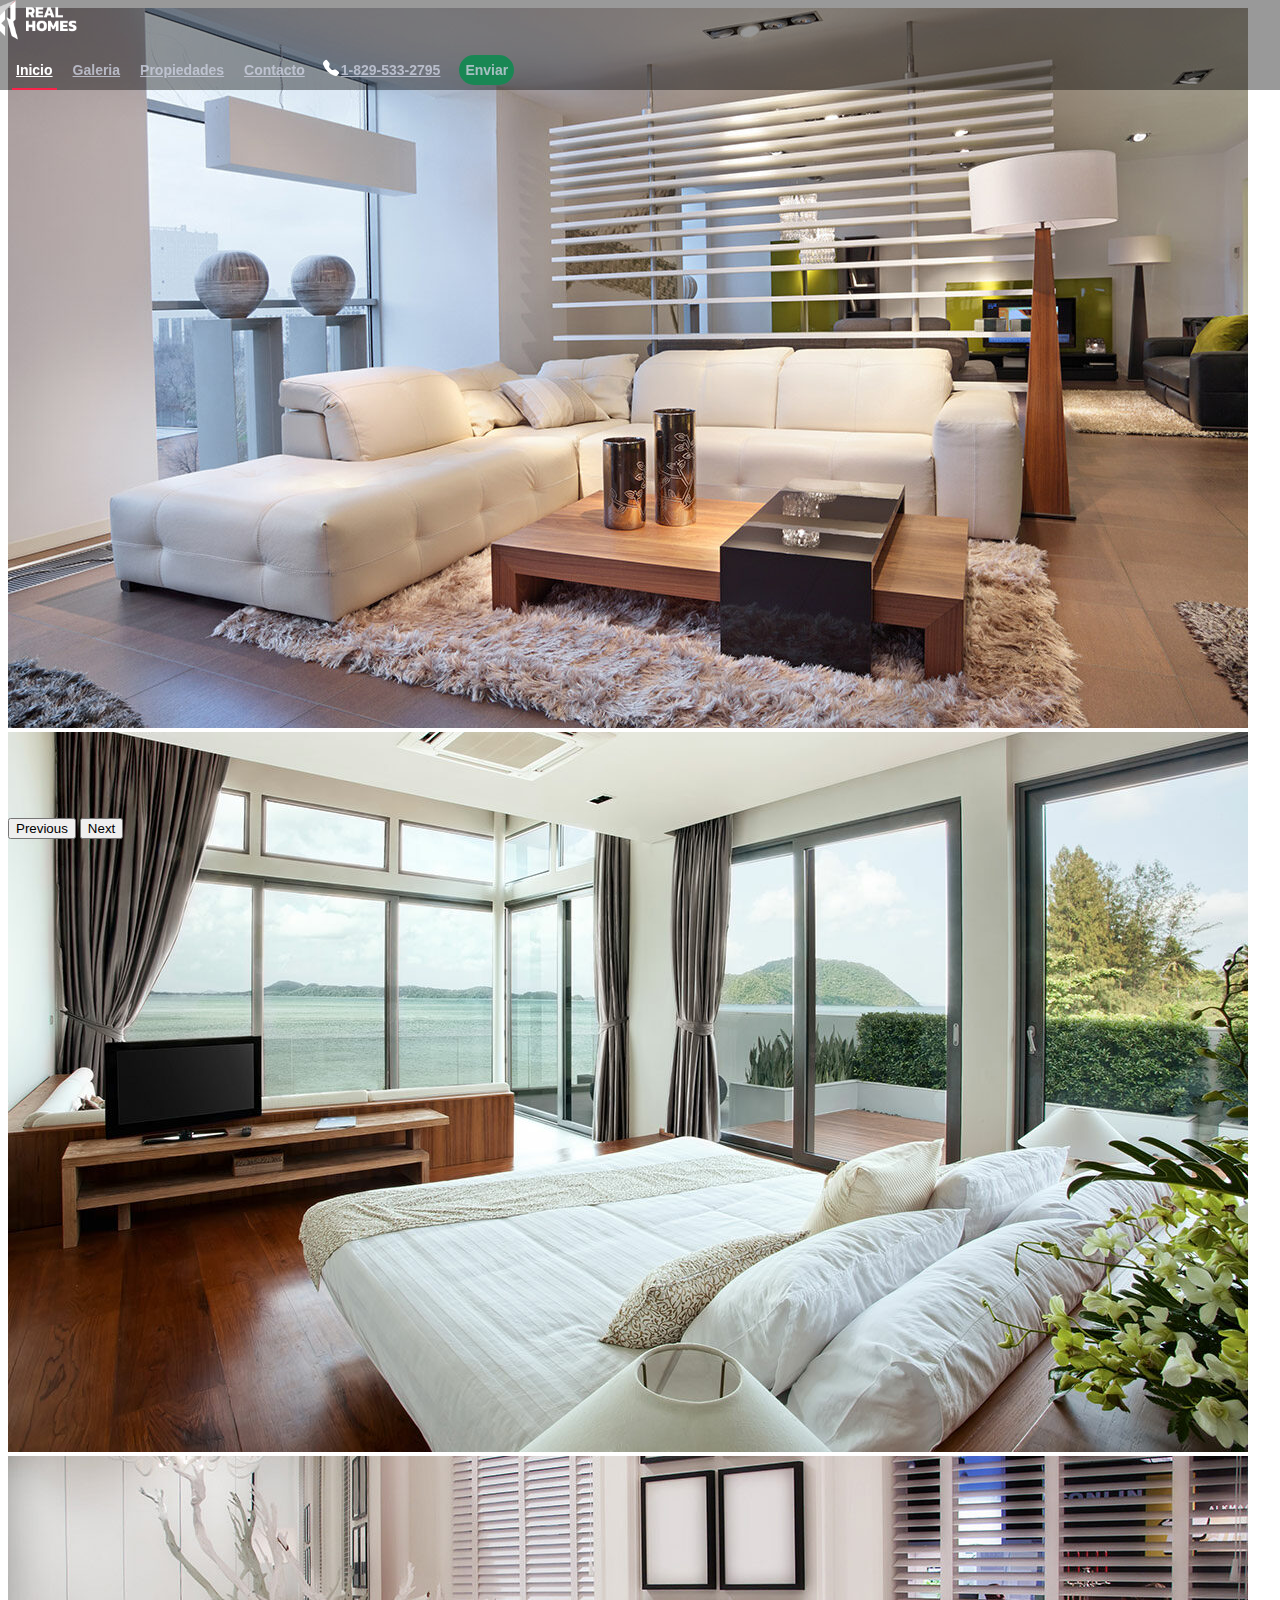
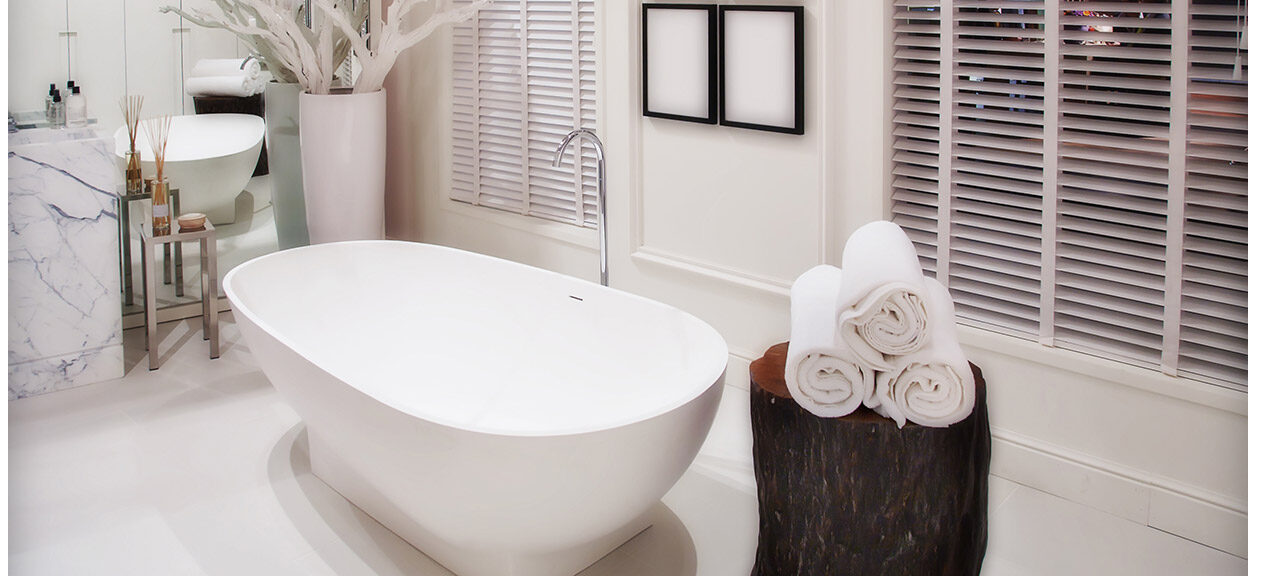
==== index.html @ 8765da5a "Moved navbar "Enviar" button inside expandable menu." ====
<!DOCTYPE html>
<html lang="en">

<head>
    <meta charset="UTF-8">
    <meta http-equiv="X-UA-Compatible" content="IE=edge">
    <link rel="stylesheet" href="./public/css/main.css">
    <link rel="stylesheet" href="./public/css/home.css">
    <link href="https://cdn.jsdelivr.net/npm/bootstrap@5.1.0/dist/css/bootstrap.min.css" rel="stylesheet" integrity="sha384-KyZXEAg3QhqLMpG8r+8fhAXLRk2vvoC2f3B09zVXn8CA5QIVfZOJ3BCsw2P0p/We" crossorigin="anonymous">
    <link rel="preconnect" href="https://fonts.googleapis.com">
    <link rel="preconnect" href="https://fonts.gstatic.com" crossorigin>
    <link href="https://fonts.googleapis.com/css2?family=Roboto:wght@100;300&display=swap" rel="stylesheet">
    <link rel="stylesheet" href="https://cdn.jsdelivr.net/npm/bootstrap-icons@1.5.0/font/bootstrap-icons.css">
    <link rel="stylesheet" href="https://cdnjs.cloudflare.com/ajax/libs/font-awesome/4.7.0/css/font-awesome.min.css">
    <title>Galeria</title>
</head>

<body>
    <header id="header" class="d-flex align-items-center" style="background-image:url(./public/img/banner1.png)">
        <div class="container-fluid container-xxl d-flex align-items-center">
            <div id="logo" class="me-auto">
                <a href="index.html" class="scrollto"><img src="./public/img/logo.png" alt="" title=""></a>
            </div>

            <nav id="navbar" class="navbar order-last order-lg-0">
                <ul>
                    <li><a class="nav-link scrollto active" href="index.html">Inicio</a></li>
                    <li><a class="nav-link scrollto" href="gallery.html">Galeria</a></li>
                    <li><a class="nav-link scrollto" href="#property">Propiedades</a></li>
                    <li><a class="nav-link scrollto" href="#Contact">Contacto</a></li>
                    <li><a class="nav-link scrollto" href="#tel"><img src="./public/img/tell-icon.svg" style="position: relative; bottom: 0.1rem; right: 0.1rem;">1-829-533-2795</a></li>
                    <a class="submit scrollto" href="#submit">Enviar</a>
                </ul>
                <i class="bi bi-list mobile-nav-toggle"></i>
            </nav><!-- .navbar -->

        </div>
    </header>

    <div id="hero-carousel" class="carousel slide h-25" data-bs-ride="carousel">
        <div class="carousel-inner" style="height: 90vh;">
            <div class="carousel-item active">
                <img src="./public/img/img1.jpg" class="d-block w-100" alt="...">
            </div>
            <div class="carousel-item">
                <img src="./public/img/img2.jpg" class="d-block w-100" alt="...">
            </div>
            <div class="carousel-item">
                <img src="./public/img/img3.jpg" class="d-block w-100" alt="...">
            </div>
        </div>
        <button class="carousel-control-prev" type="button" data-bs-target="#hero-carousel" data-bs-slide="prev">
            <span class="carousel-control-prev-icon" aria-hidden="true"></span>
            <span class="visually-hidden">Previous</span>
        </button>
        <button class="carousel-control-next" type="button" data-bs-target="#hero-carousel" data-bs-slide="next">
            <span class="carousel-control-next-icon" aria-hidden="true"></span>
            <span class="visually-hidden">Next</span>
        </button>
    </div>
    <!-- Footer -->

    <script src="https://cdn.jsdelivr.net/npm/bootstrap@5.1.0/dist/js/bootstrap.bundle.min.js" integrity="sha384-U1DAWAznBHeqEIlVSCgzq+c9gqGAJn5c/t99JyeKa9xxaYpSvHU5awsuZVVFIhvj" crossorigin="anonymous"></script>
</body>

</html>
---- public/css/main.css ----
/*--------------------------------------------------------------
# Navigation Menu
--------------------------------------------------------------*/

/**
* Desktop Navigation
*/

.navbar {
  padding: 0;
}

.navbar ul {
  margin: 0;
  padding: 0;
  display: flex;
  list-style: none;
  align-items: center;
}

.navbar li {
  position: relative;
}

.navbar>ul>li {
  white-space: nowrap;
  padding: 10px 0 10px 12px;
}

.navbar a, .navbar a:focus {
  display: flex;
  align-items: center;
  justify-content: space-between;
  color: rgba(202, 206, 221, 0.8);
  font-family: "Raleway", sans-serif;
  font-weight: 600;
  font-size: 14px;
  white-space: nowrap;
  transition: 0.3s;
  position: relative;
  padding: 6px 4px;
}

.navbar a i, .navbar a:focus i {
  font-size: 12px;
  line-height: 0;
  margin-left: 5px;
}

.navbar>ul>li>a:before {
  content: "";
  position: absolute;
  width: 0;
  height: 2px;
  bottom: -6px;
  left: 0;
  background-color: #f82249;
  visibility: hidden;
  transition: all 0.3s ease-in-out 0s;
}

.navbar a:hover:before, .navbar li:hover>a:before, .navbar .active:before {
  visibility: visible;
  width: 100%;
}

.navbar a:hover, .navbar .active, .navbar .active:focus, .navbar li:hover>a {
  color: #fff;
}

.navbar .dropdown ul {
  display: block;
  position: absolute;
  left: 12px;
  top: calc(100% + 30px);
  margin: 0;
  padding: 10px 0;
  z-index: 99;
  opacity: 0;
  visibility: hidden;
  background: #fff;
  box-shadow: 0px 0px 30px rgba(127, 137, 161, 0.25);
  transition: 0.3s;
}

.navbar .dropdown ul li {
  min-width: 200px;
}

.navbar .dropdown ul a {
  padding: 10px 20px;
  font-size: 14px;
  text-transform: none;
  color: #060c22;
}

.navbar .dropdown ul a i {
  font-size: 12px;
}

.navbar .dropdown ul a:hover, .navbar .dropdown ul .active:hover, .navbar .dropdown ul li:hover>a {
  color: #f82249;
}

.navbar .dropdown:hover>ul {
  opacity: 1;
  top: 100%;
  visibility: visible;
}

.navbar .dropdown .dropdown ul {
  top: 0;
  left: calc(100% - 30px);
  visibility: hidden;
}

.navbar .dropdown .dropdown:hover>ul {
  opacity: 1;
  top: 0;
  left: 100%;
  visibility: visible;
}

@media (max-width: 1366px) {
  .navbar .dropdown .dropdown ul {
    left: -90%;
  }
  .navbar .dropdown .dropdown:hover>ul {
    left: -100%;
  }
}

/**
* Mobile Navigation
*/

.mobile-nav-toggle {
  color: #fff;
  font-size: 28px;
  cursor: pointer;
  display: none;
  line-height: 0;
  transition: 0.5s;
}

@media (max-width: 991px) {
  .mobile-nav-toggle {
    display: block;
  }
  .navbar ul {
    display: none;
  }
}

.navbar-mobile {
  position: fixed;
  overflow: hidden;
  top: 0;
  right: 0;
  left: 0;
  bottom: 0;
  background: rgba(0, 0, 0, 0.9);
  transition: 0.3s;
  z-index: 999;
}

.navbar-mobile .mobile-nav-toggle {
  position: absolute;
  top: 15px;
  right: 15px;
}

.navbar-mobile ul {
  display: block;
  position: absolute;
  top: 55px;
  right: 15px;
  bottom: 15px;
  left: 15px;
  padding: 10px 0;
  background-color: #fff;
  overflow-y: auto;
  transition: 0.3s;
}

.navbar-mobile>ul>li {
  padding: 0;
}

.navbar-mobile a:hover:before, .navbar-mobile li:hover>a:before, .navbar-mobile .active:before {
  visibility: hidden;
}

.navbar-mobile a {
  padding: 10px 20px;
  font-size: 15px;
  color: #060c22;
}

.navbar-mobile a:hover, .navbar-mobile .active, .navbar-mobile li:hover>a {
  color: #f82249;
}

.navbar-mobile .getstarted {
  margin: 15px;
}

.navbar-mobile .dropdown ul {
  position: static;
  display: none;
  margin: 10px 20px;
  padding: 10px 0;
  z-index: 99;
  opacity: 1;
  visibility: visible;
  background: #fff;
  box-shadow: 0px 0px 30px rgba(127, 137, 161, 0.25);
}

.navbar-mobile .dropdown ul li {
  min-width: 200px;
}

.navbar-mobile .dropdown ul a {
  padding: 10px 20px;
}

.navbar-mobile .dropdown ul a i {
  font-size: 12px;
}

.navbar-mobile .dropdown ul a:hover, .navbar-mobile .dropdown ul .active:hover, .navbar-mobile .dropdown ul li:hover>a {
  color: #f82249;
}

.navbar-mobile .dropdown>.dropdown-active {
  display: block;
}

/*  Header  */

#header {
  height: 90px;
  position: fixed;
  left: 0;
  top: 0;
  right: 0;
  transition: all 0.5s;
  z-index: 997;
}

#header.header-scrolled, #header.header-inner {
  background: rgba(6, 12, 34, 0.98);
  height: 70px;
}

#header #logo h1 {
  font-size: 36px;
  margin: 0;
  font-family: "Raleway", sans-serif;
  font-weight: 700;
  letter-spacing: 3px;
  text-transform: uppercase;
}

#header #logo h1 span {
  color: #198754;
}

#header #logo h1 a, #header #logo h1 a:hover {
  color: #fff;
}

#header #logo img {
  padding: 0;
  margin: 0;
  max-height: 40px;
}

@media (max-width: 992px) {
  #header #logo img {
    max-height: 30px;
  }
}

/*! CSS Used from: https://modern.b-cdn.net/wp-content/themes/realhomes/common/font-awesome/css/all.min.css?ver=5.13.1 ; media=all */

@media all {
  .fas {
    -moz-osx-font-smoothing: grayscale;
    -webkit-font-smoothing: antialiased;
    display: inline-block;
    font-style: normal;
    font-variant: normal;
    text-rendering: auto;
    line-height: 1;
  }
  .fa-angle-right:before {
    content: "\f105";
  }
  .fas {
    font-family: "Font Awesome 5 Free";
  }
  .fas {
    font-weight: 900;
  }
}

/*! CSS Used fontfaces */

@font-face {
  font-family: "Font Awesome 5 Free";
  font-style: normal;
  font-weight: 400;
  font-display: block;
  src: url(https://modern.b-cdn.net/wp-content/themes/realhomes/common/font-awesome/webfonts/fa-regular-400.eot);
  src: url(https://modern.b-cdn.net/wp-content/themes/realhomes/common/font-awesome/webfonts/fa-regular-400.eot#iefix) format("embedded-opentype"), url(https://modern.b-cdn.net/wp-content/themes/realhomes/common/font-awesome/webfonts/fa-regular-400.woff2) format("woff2"), url(https://modern.b-cdn.net/wp-content/themes/realhomes/common/font-awesome/webfonts/fa-regular-400.woff) format("woff"), url(https://modern.b-cdn.net/wp-content/themes/realhomes/common/font-awesome/webfonts/fa-regular-400.ttf) format("truetype"), url(https://modern.b-cdn.net/wp-content/themes/realhomes/common/font-awesome/webfonts/fa-regular-400.svg#fontawesome) format("svg");
}

@font-face {
  font-family: "Font Awesome 5 Free";
  font-style: normal;
  font-weight: 900;
  font-display: block;
  src: url(https://modern.b-cdn.net/wp-content/themes/realhomes/common/font-awesome/webfonts/fa-solid-900.eot);
  src: url(https://modern.b-cdn.net/wp-content/themes/realhomes/common/font-awesome/webfonts/fa-solid-900.eot#iefix) format("embedded-opentype"), url(https://modern.b-cdn.net/wp-content/themes/realhomes/common/font-awesome/webfonts/fa-solid-900.woff2) format("woff2"), url(https://modern.b-cdn.net/wp-content/themes/realhomes/common/font-awesome/webfonts/fa-solid-900.woff) format("woff"), url(https://modern.b-cdn.net/wp-content/themes/realhomes/common/font-awesome/webfonts/fa-solid-900.ttf) format("truetype"), url(https://modern.b-cdn.net/wp-content/themes/realhomes/common/font-awesome/webfonts/fa-solid-900.svg#fontawesome) format("svg");
}

.submit {
  color: #fff;
  background: #198754;
  padding: 7px 22px;
  margin: 0 0 0 15px;
  border-radius: 50px;
  border: 2px solid #198754;
  transition: all ease-in-out 0.3s;
  font-weight: 500;
  line-height: 1;
  font-size: 13px;
  white-space: nowrap;
  text-decoration: none;
}

.submit:hover {
  background: none;
  color: #fff;
}

.submit:focus {
  color: #fff;
}
---- public/css/home.css ----
.carousel .item {
  height: 300px;
}

.item img {
    position: absolute;
    top: 0;
    left: 0;
    min-height: 300px;
}
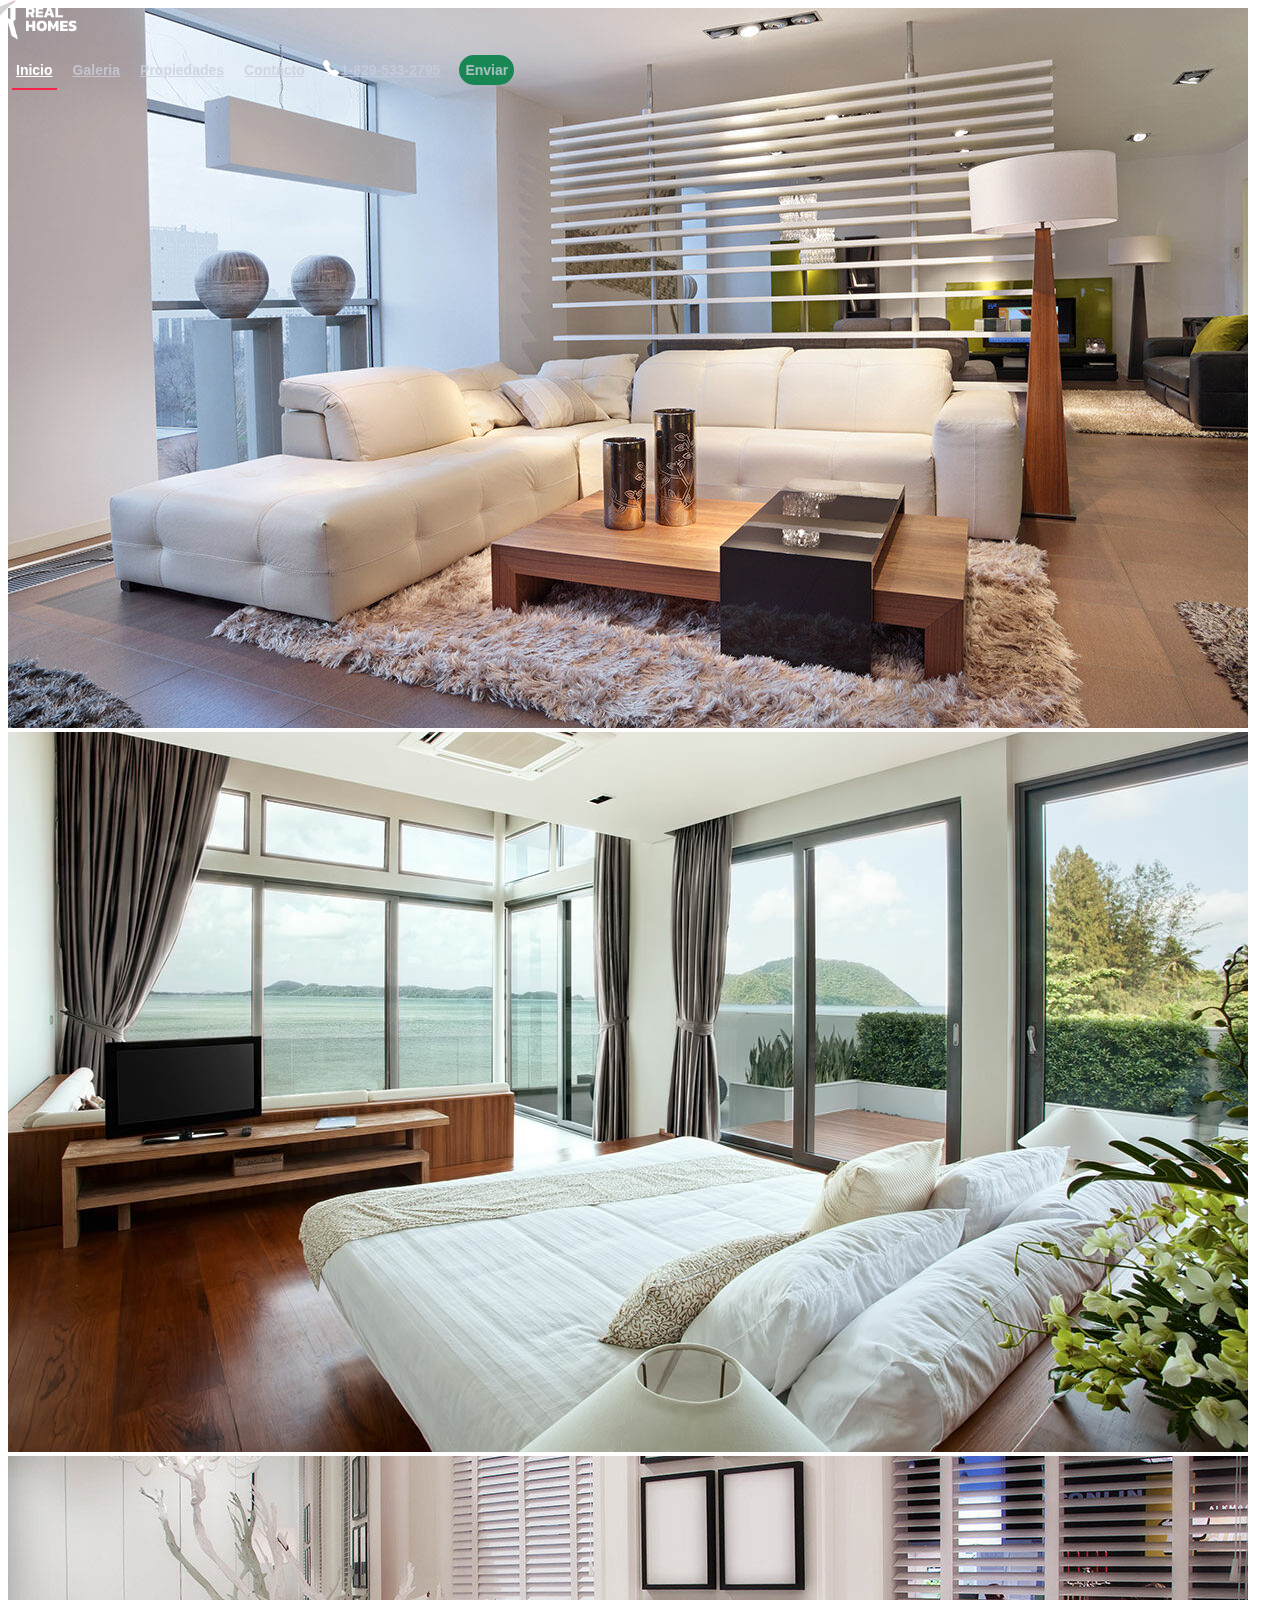
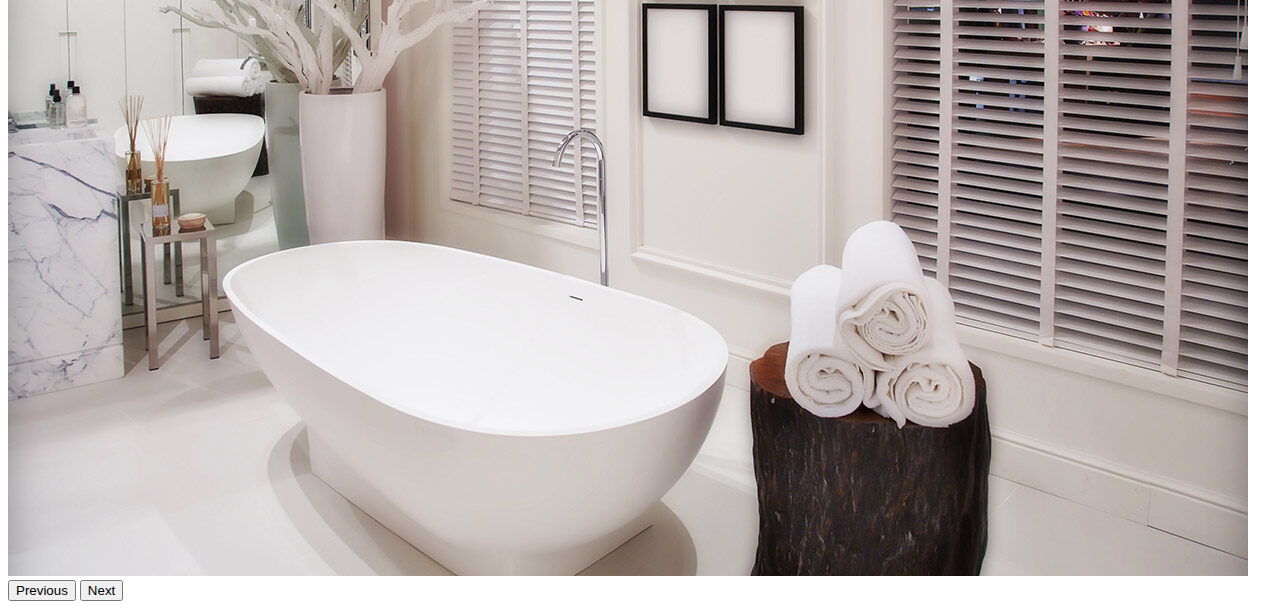
==== commit 4f692507: "Temporarily removed navbar from home page" ====
--- a/index.html
+++ b/index.html
@@ -16,7 +16,7 @@
 </head>
 
 <body>
-    <header id="header" class="d-flex align-items-center" style="background-image:url(./public/img/banner1.png)">
+    <header id="header" class="d-flex align-items-center">
         <div class="container-fluid container-xxl d-flex align-items-center">
             <div id="logo" class="me-auto">
                 <a href="index.html" class="scrollto"><img src="./public/img/logo.png" alt="" title=""></a>
@@ -37,8 +37,8 @@
         </div>
     </header>
 
-    <div id="hero-carousel" class="carousel slide h-25" data-bs-ride="carousel">
-        <div class="carousel-inner" style="height: 90vh;">
+    <div id="hero-carousel" class="carousel slide" data-bs-ride="carousel">
+        <div class="carousel-inner hero-carousel-inner">
             <div class="carousel-item active">
                 <img src="./public/img/img1.jpg" class="d-block w-100" alt="...">
             </div>
--- a/public/css/home.css
+++ b/public/css/home.css
@@ -1,10 +1,3 @@
-.carousel .item {
-  height: 300px;
+.hero-carousel-inner {
+    height: 1800;
 }
-
-.item img {
-    position: absolute;
-    top: 0;
-    left: 0;
-    min-height: 300px;
-}
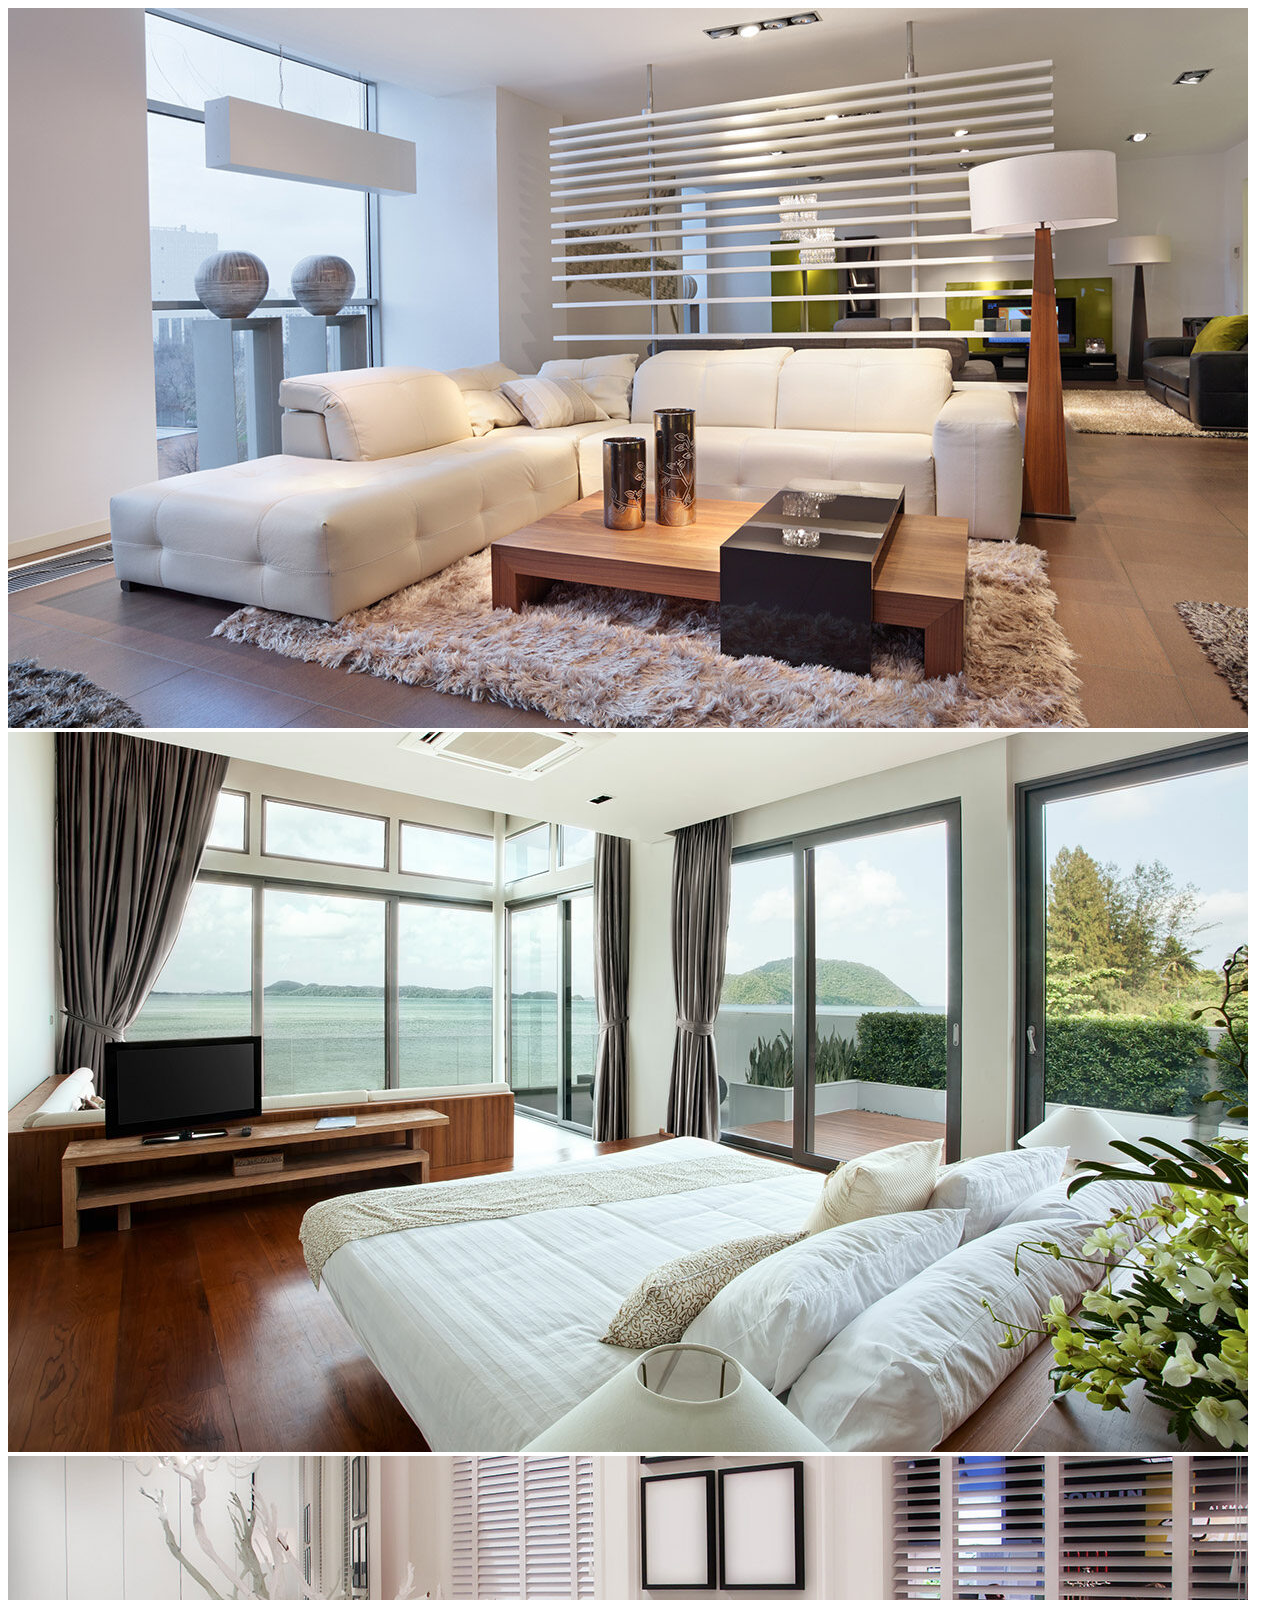
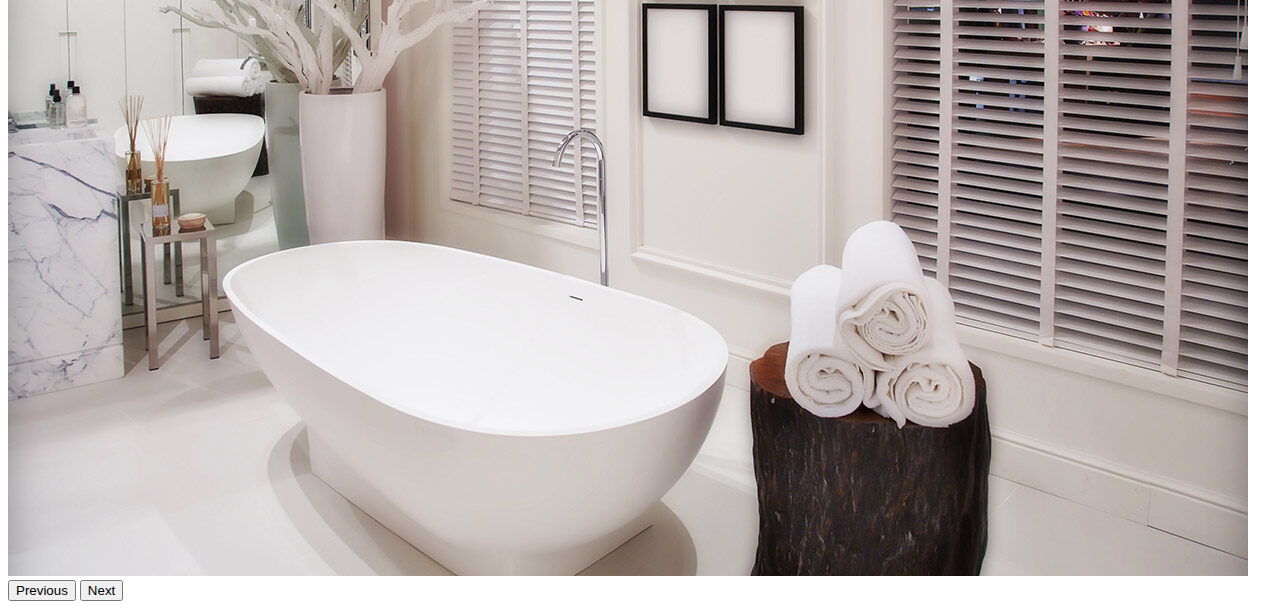
==== commit 46b8de58: "Removed hero carousel from home page" ====
--- a/index.html
+++ b/index.html
@@ -16,7 +16,7 @@
 </head>
 
 <body>
-    <header id="header" class="d-flex align-items-center">
+    <!-- <header id="header" class="d-flex align-items-center">
         <div class="container-fluid container-xxl d-flex align-items-center">
             <div id="logo" class="me-auto">
                 <a href="index.html" class="scrollto"><img src="./public/img/logo.png" alt="" title=""></a>
@@ -32,10 +32,10 @@
                     <a class="submit scrollto" href="#submit">Enviar</a>
                 </ul>
                 <i class="bi bi-list mobile-nav-toggle"></i>
-            </nav><!-- .navbar -->
+            </nav>
 
         </div>
-    </header>
+    </header> -->
 
     <div id="hero-carousel" class="carousel slide" data-bs-ride="carousel">
         <div class="carousel-inner hero-carousel-inner">
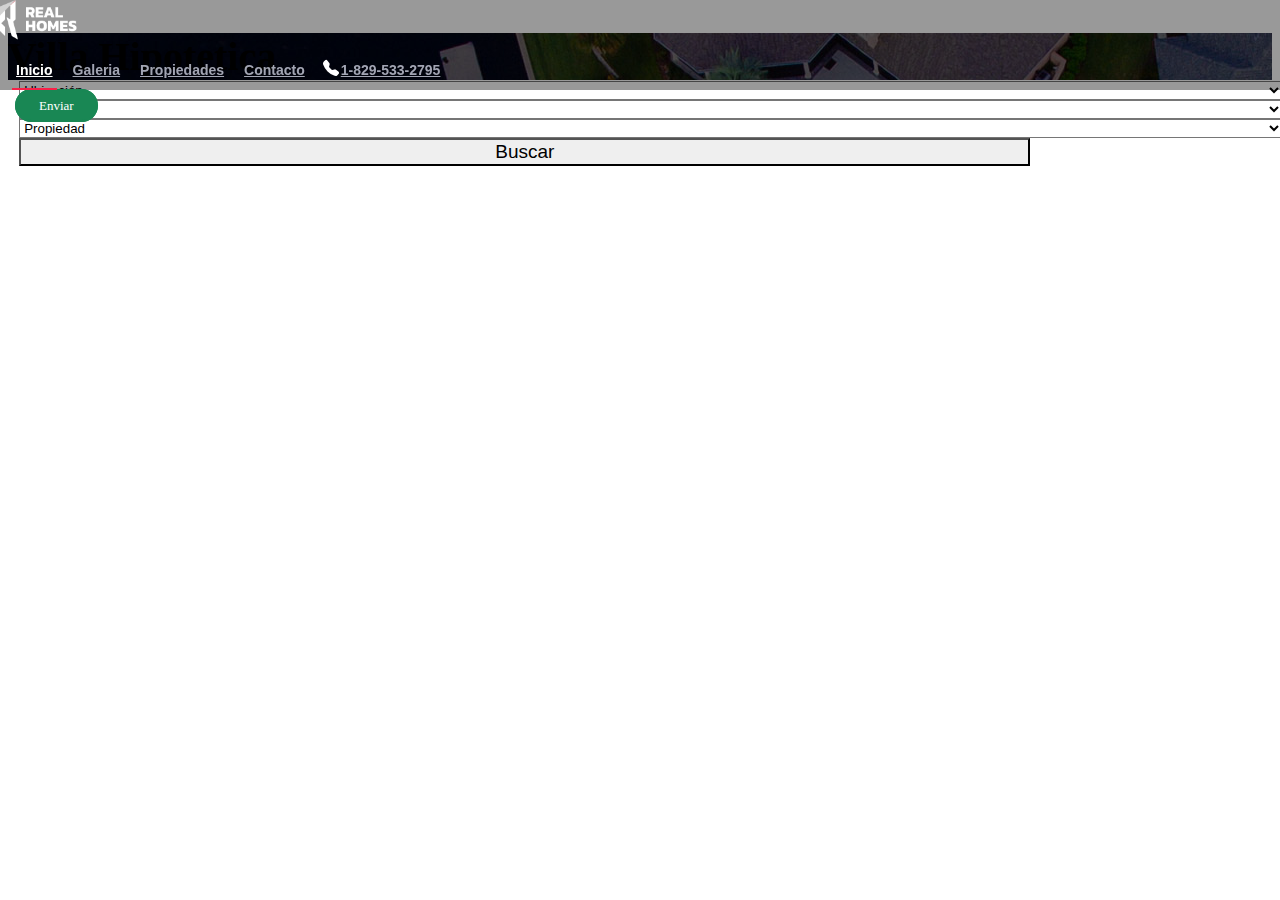
==== commit 3af38764: "moved bar css to main.css" ====
--- a/index.html
+++ b/index.html
@@ -37,28 +37,71 @@
         </div>
     </header> -->
 
-    <div id="hero-carousel" class="carousel slide" data-bs-ride="carousel">
-        <div class="carousel-inner hero-carousel-inner">
-            <div class="carousel-item active">
-                <img src="./public/img/img1.jpg" class="d-block w-100" alt="...">
+    <header id="header" class="d-flex align-items-center" style="background-image:url(./public/img/banner1.png)">
+        <div class="container-fluid container-xxl d-flex align-items-center">
+            <div id="logo" class="me-auto">
+                <a href="index.html" class="scrollto"><img src="./public/img/logo.png" alt="" title=""></a>
             </div>
-            <div class="carousel-item">
-                <img src="./public/img/img2.jpg" class="d-block w-100" alt="...">
+
+            <nav id="navbar" class="navbar order-last order-lg-0">
+                <ul>
+                    <li><a class="nav-link scrollto active" href="index.html">Inicio</a></li>
+                    <li><a class="nav-link scrollto" href="gallery.html">Galeria</a></li>
+                    <li><a class="nav-link scrollto" href="#property">Propiedades</a></li>
+                    <li><a class="nav-link scrollto" href="#Contact">Contacto</a></li>
+                    <li><a class="nav-link scrollto" href="#tel"><img src="./public/img/tell-icon.svg" style="position: relative; bottom: 0.1rem; right: 0.1rem;">1-829-533-2795</a></li>
+                </ul>
+                <i class="bi bi-list mobile-nav-toggle"></i>
+            </nav><!-- .navbar -->
+            <a class="submit scrollto" href="#submit">Enviar</a>
+
+        </div>
+    </header>
+    <div class="col">
+        <section class="banner" style="background-image: url('./public/img/banner.jpg');">
+            <div class="name_villa">
+                <h2 style="font-size: 40px;">Villa Hipotetica</h2>
             </div>
-            <div class="carousel-item">
-                <img src="./public/img/img3.jpg" class="d-block w-100" alt="...">
+    </div>
+    </section>
+    <div class="container">
+        <div class="row bar">
+            <div class="col-12 col-md-3 px-0">
+                <select class="form-select form-select-lg mb-3" aria-label=".form-select-lg example">
+                    <option selected>Ubicación</option>
+                    <option value="1">Variable</option>
+                    <option value="2">Variable</option>
+                    <option value="3">Variable</option>
+                </select>
+            </div>
+            <div class="col-12 col-md-2 px-0">
+
+                <select class="form-select form-select-lg mb-3" aria-label=".form-select-lg example">
+                    <option selected>Estado</option>
+                    <option value="1">Variable</option>
+                    <option value="2">Variable</option>
+                    <option value="3">Variable</option>
+                </select>
+            </div>
+            <div class="col-12 col-md-3 px-0">
+
+                <select class="form-select form-select-lg mb-3" aria-label=".form-select-lg example">
+                    <option selected>Propiedad</option>
+                    <option value="1">Variable</option>
+                    <option value="2">Variable</option>
+                    <option value="3">Variable</option>
+                </select>
+            </div>
+            <div class="col-12 col-md px-0">
+
+                <button type="button" class="btn btn-success" id="boton">
+                    <span>
+                        Buscar
+                    </span>
+                </button>
             </div>
         </div>
-        <button class="carousel-control-prev" type="button" data-bs-target="#hero-carousel" data-bs-slide="prev">
-            <span class="carousel-control-prev-icon" aria-hidden="true"></span>
-            <span class="visually-hidden">Previous</span>
-        </button>
-        <button class="carousel-control-next" type="button" data-bs-target="#hero-carousel" data-bs-slide="next">
-            <span class="carousel-control-next-icon" aria-hidden="true"></span>
-            <span class="visually-hidden">Next</span>
-        </button>
     </div>
-    <!-- Footer -->
 
     <script src="https://cdn.jsdelivr.net/npm/bootstrap@5.1.0/dist/js/bootstrap.bundle.min.js" integrity="sha384-U1DAWAznBHeqEIlVSCgzq+c9gqGAJn5c/t99JyeKa9xxaYpSvHU5awsuZVVFIhvj" crossorigin="anonymous"></script>
 </body>
--- a/public/css/main.css
+++ b/public/css/main.css
@@ -349,3 +349,28 @@
 .submit:focus {
   color: #fff;
 }
+
+.bar {
+  position: relative;
+  bottom: 2rem;
+  right: -0.7rem;
+  font-family: "Raleway", sans-serif;
+}
+
+.bar select {
+  color: black;
+  border-radius: 0px;
+  width: 100%;
+  height: 135%;
+  border-style: solid;
+  border-width: 1px;
+  background-color: #ffffff;
+}
+
+#boton {
+  position: relative;
+  border-radius: 0px;
+  width: 80%;
+  height: 135%;
+  font-size: 19px;
+}
--- a/public/css/home.css
+++ b/public/css/home.css
@@ -1,3 +1,30 @@
-.hero-carousel-inner {
-    height: 1800;
+.hero-image {
+    background: url('../img/home-tempo1.jpg');
+    background-position: center;
+    background-size: cover;
+    height: 85vh;
 }
+
+.hero-logo {
+    height: 20rem;
+}
+
+.hero-company-contact-info p {
+    font-size: 2em;
+    font-weight: bold;
+}
+
+.hero-featured-box {
+    width: 95vw;
+    font-size: 3em;
+}
+
+.hero-featured-box .card {
+    border-radius: 0px;
+    border: none;
+}
+
+.hero-featured-box .card-header {
+    background: orange;
+    border-radius: 0px;
+}
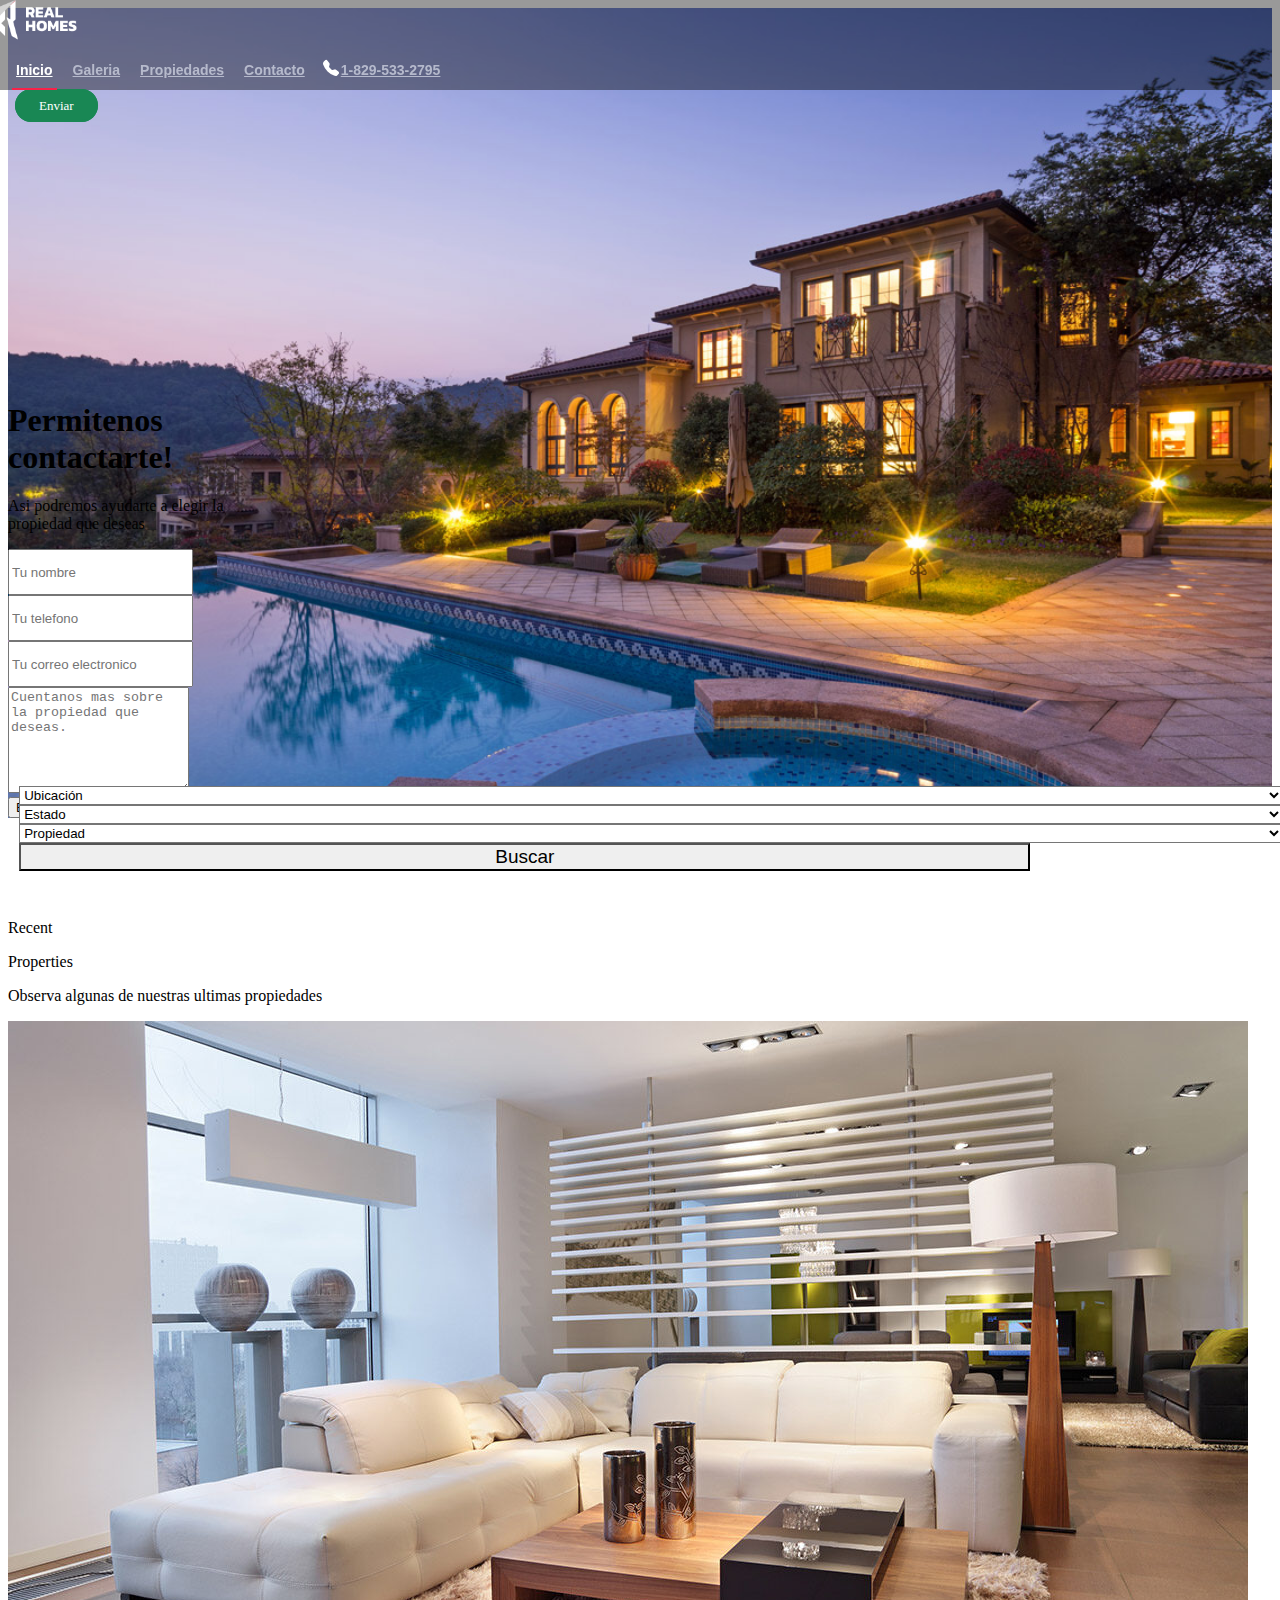
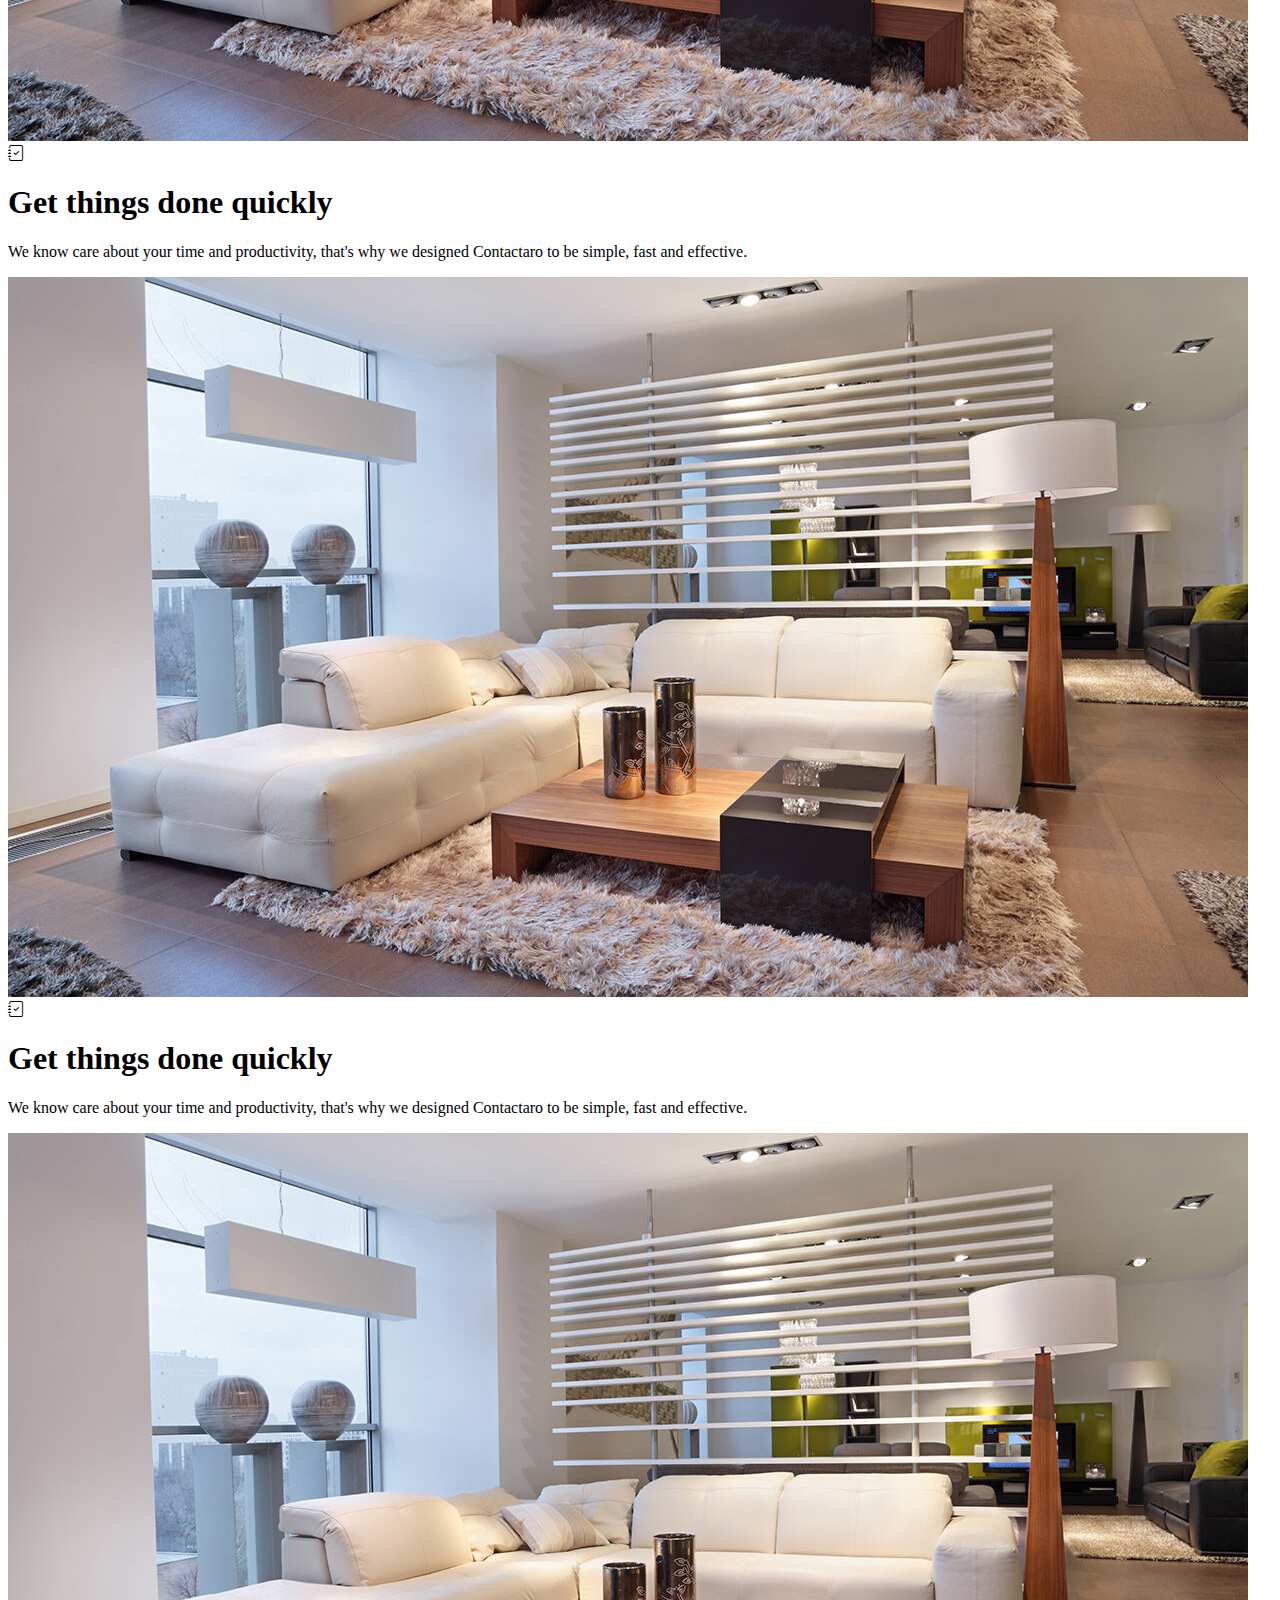
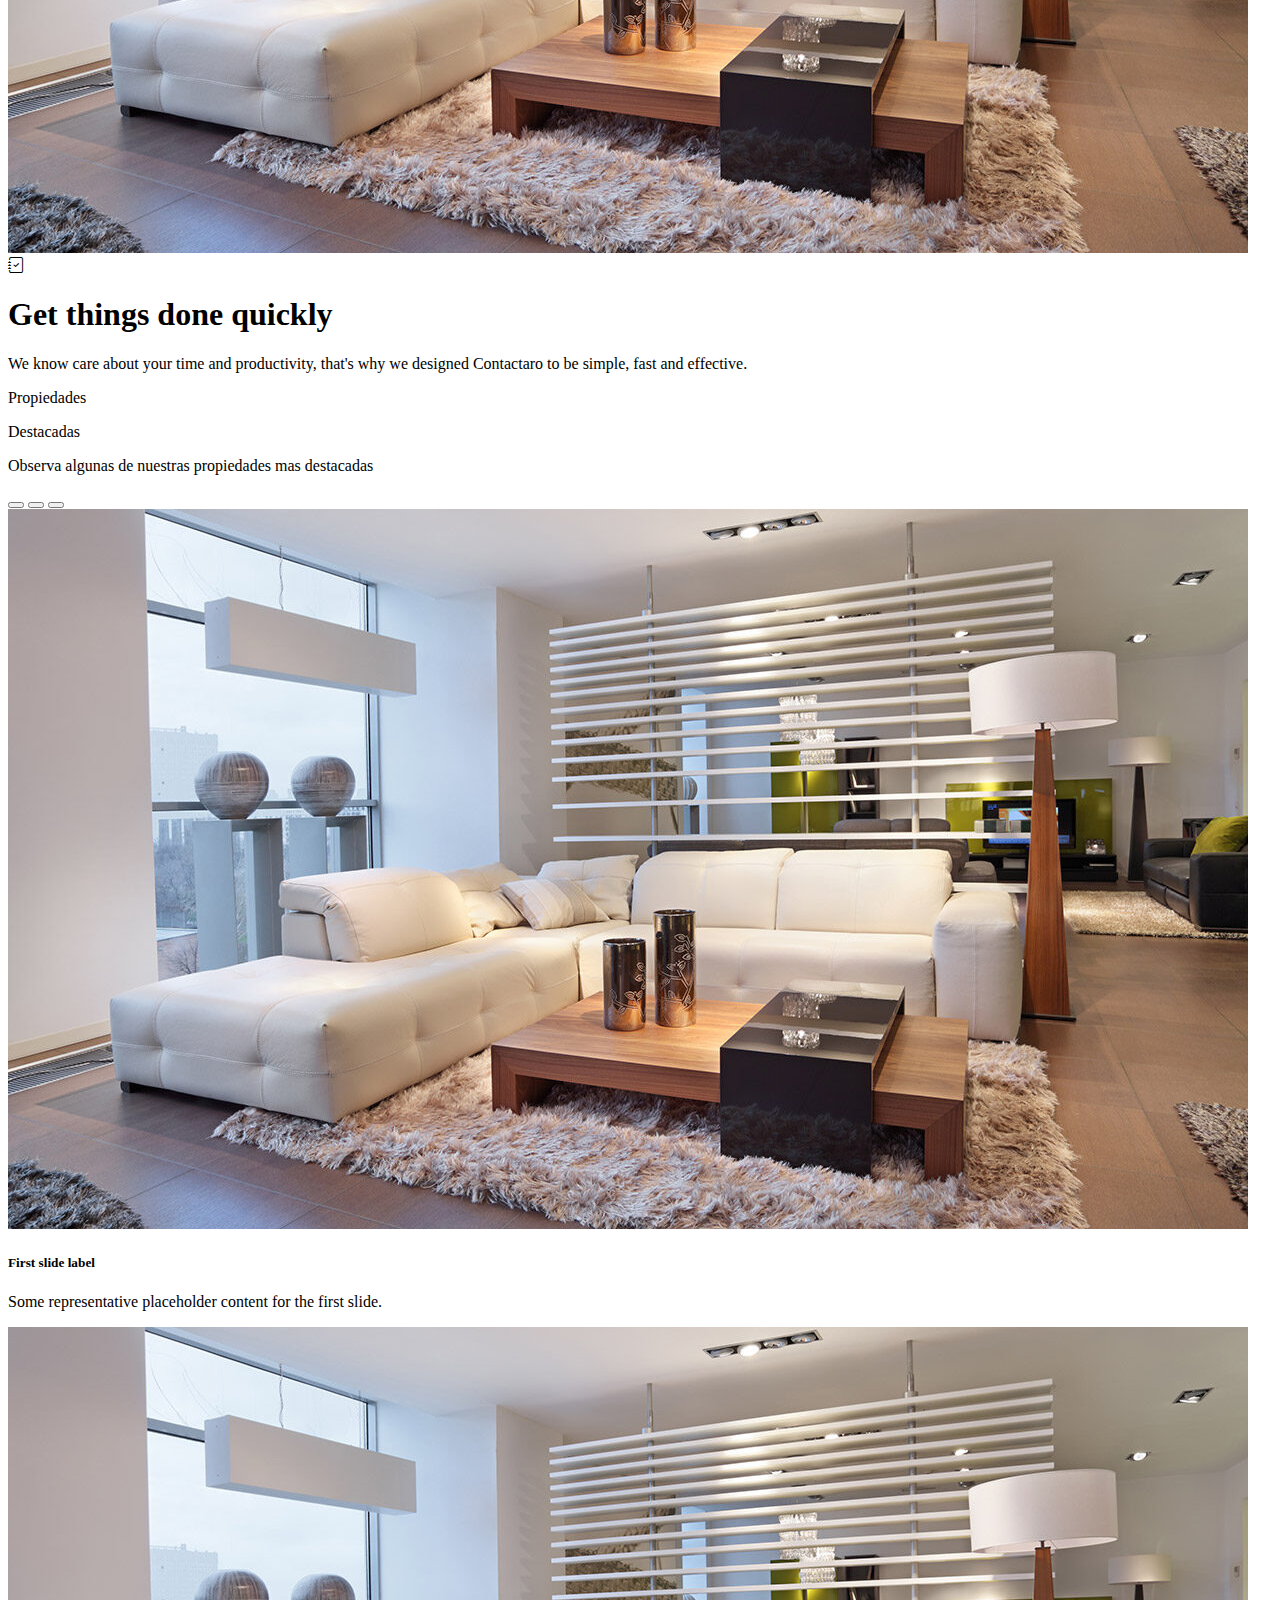
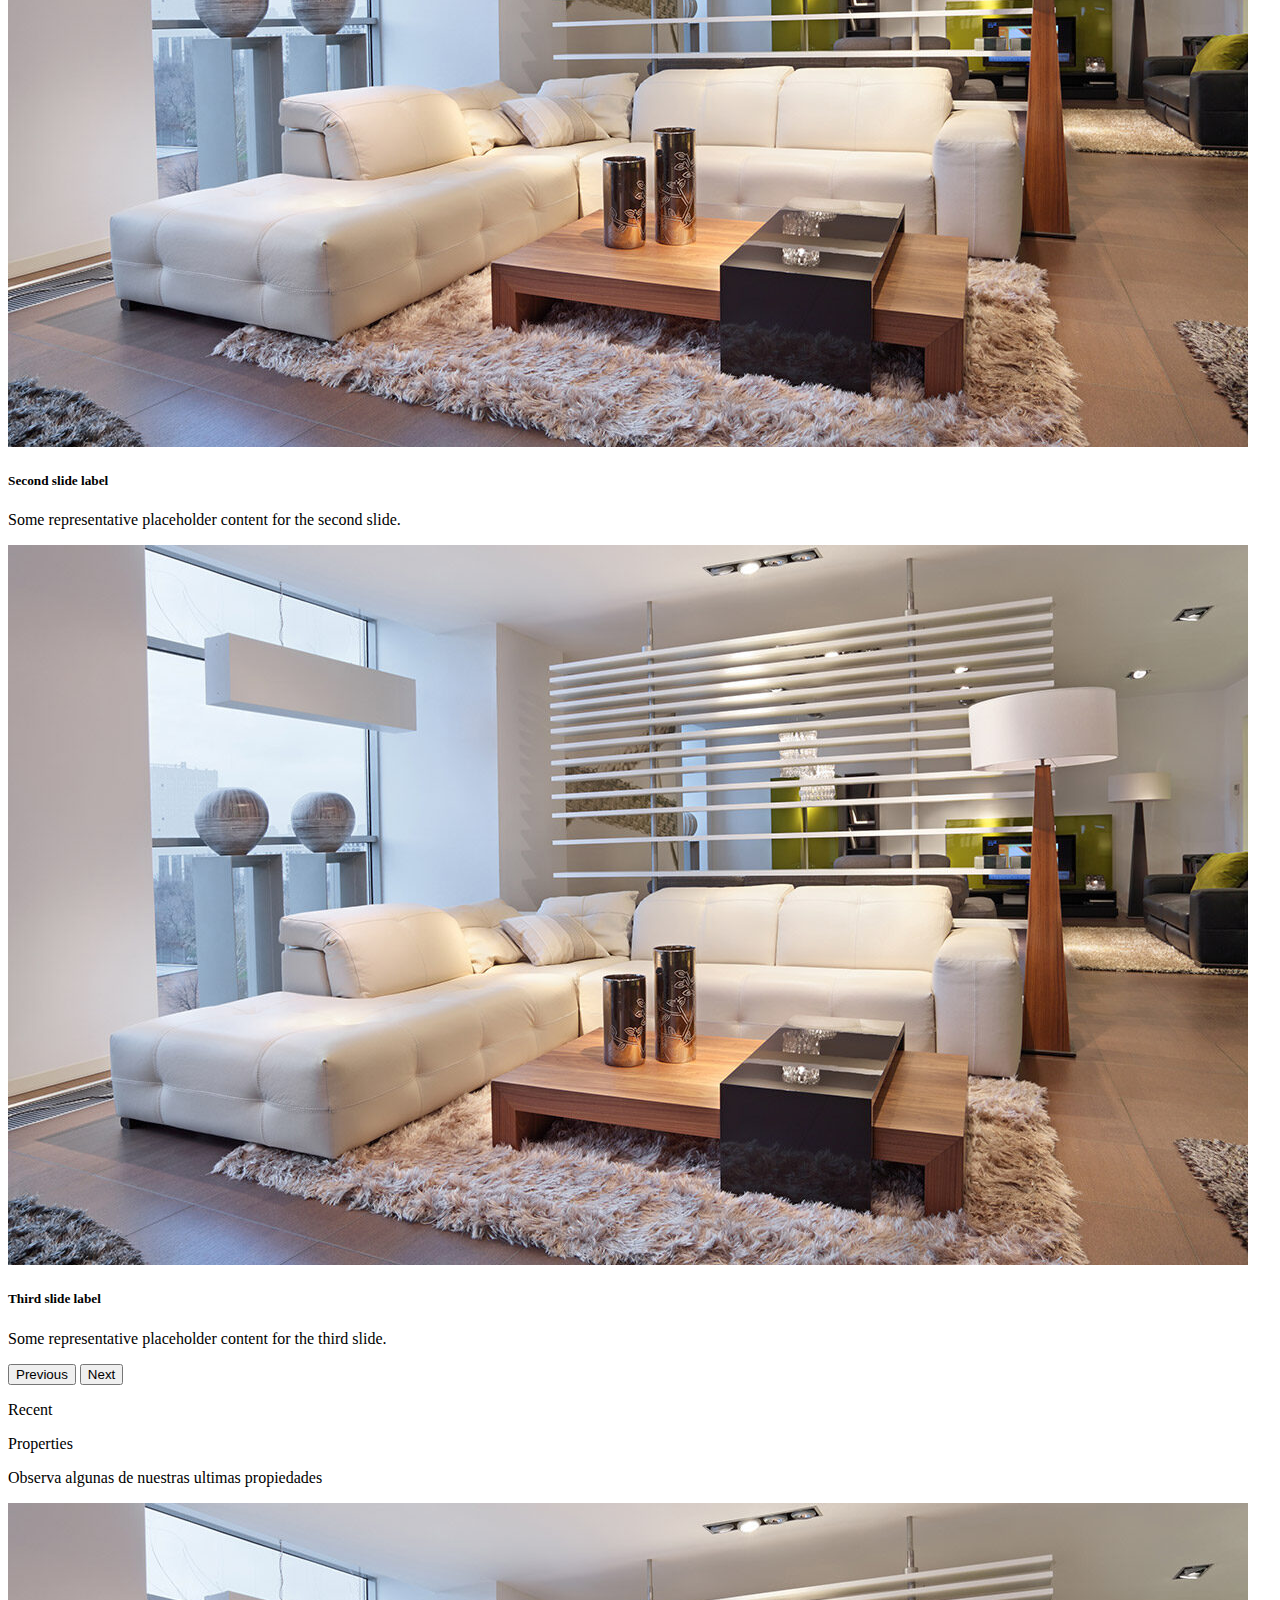
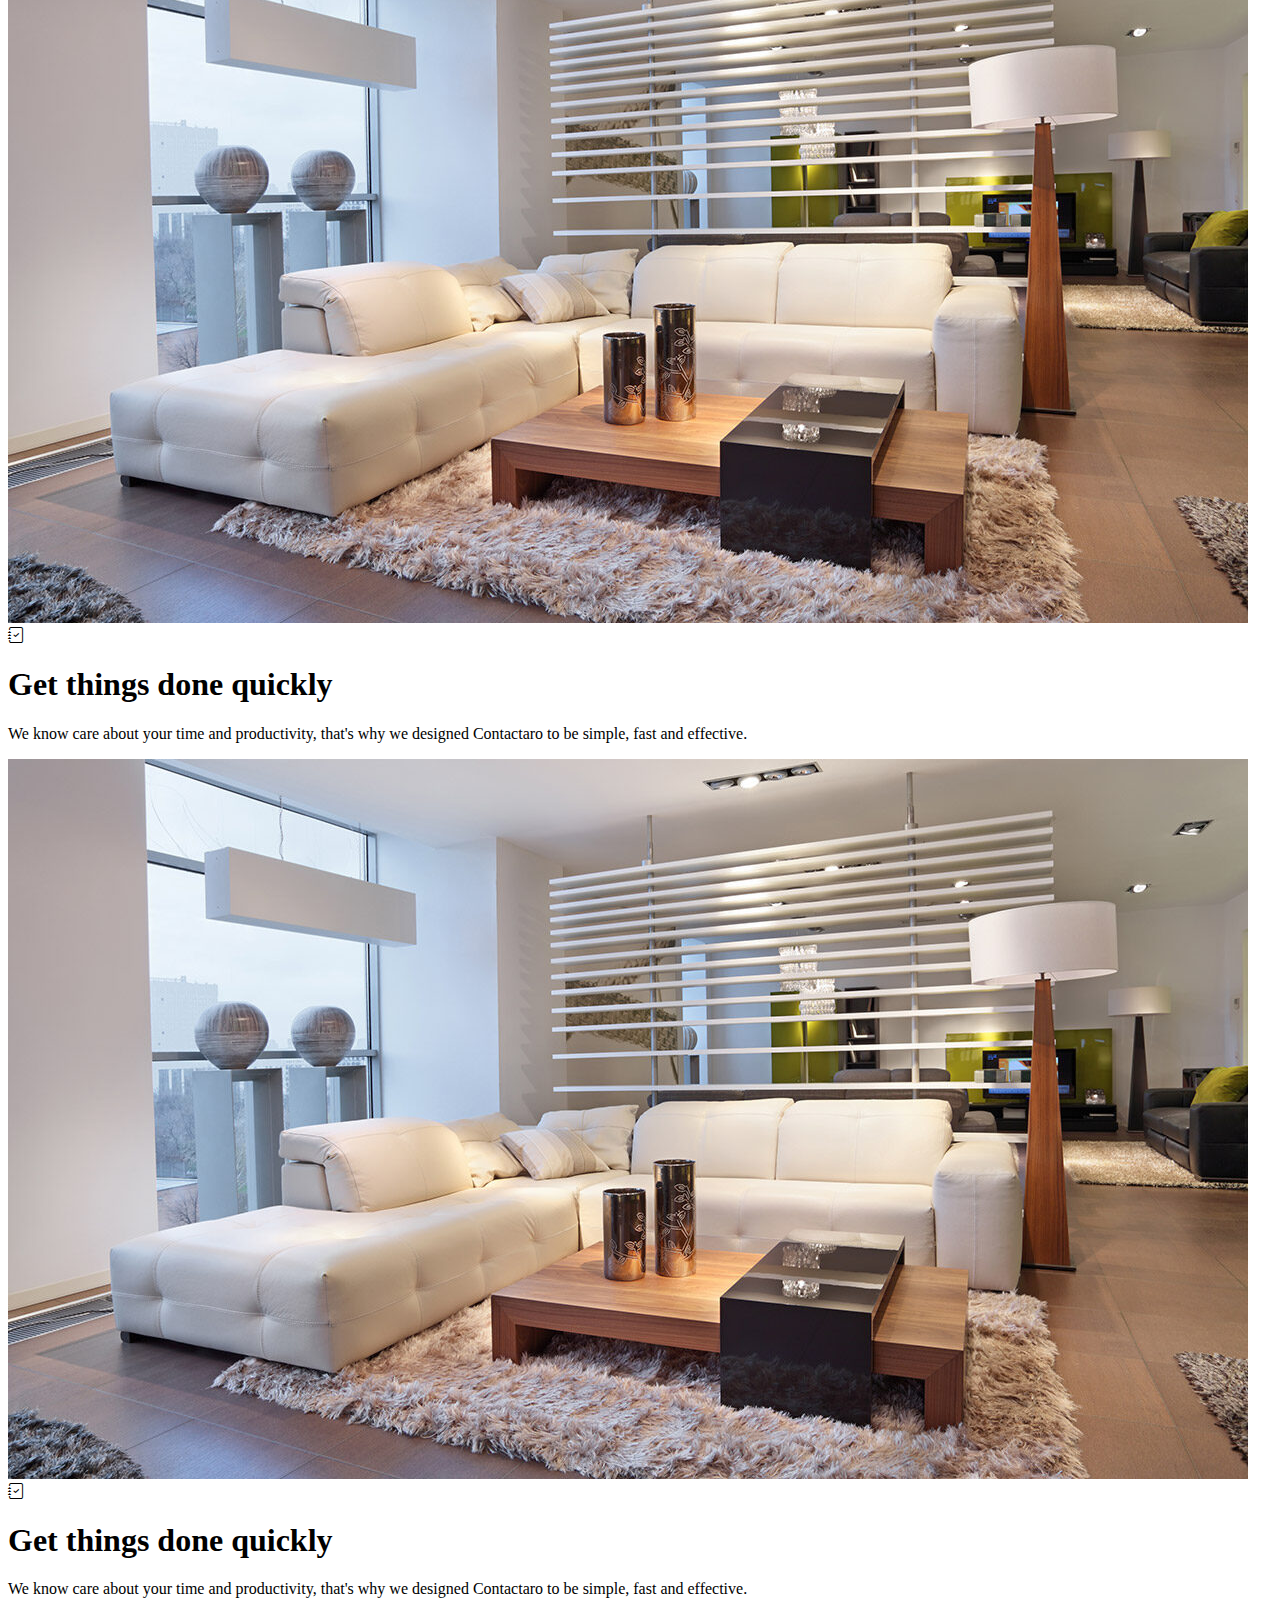
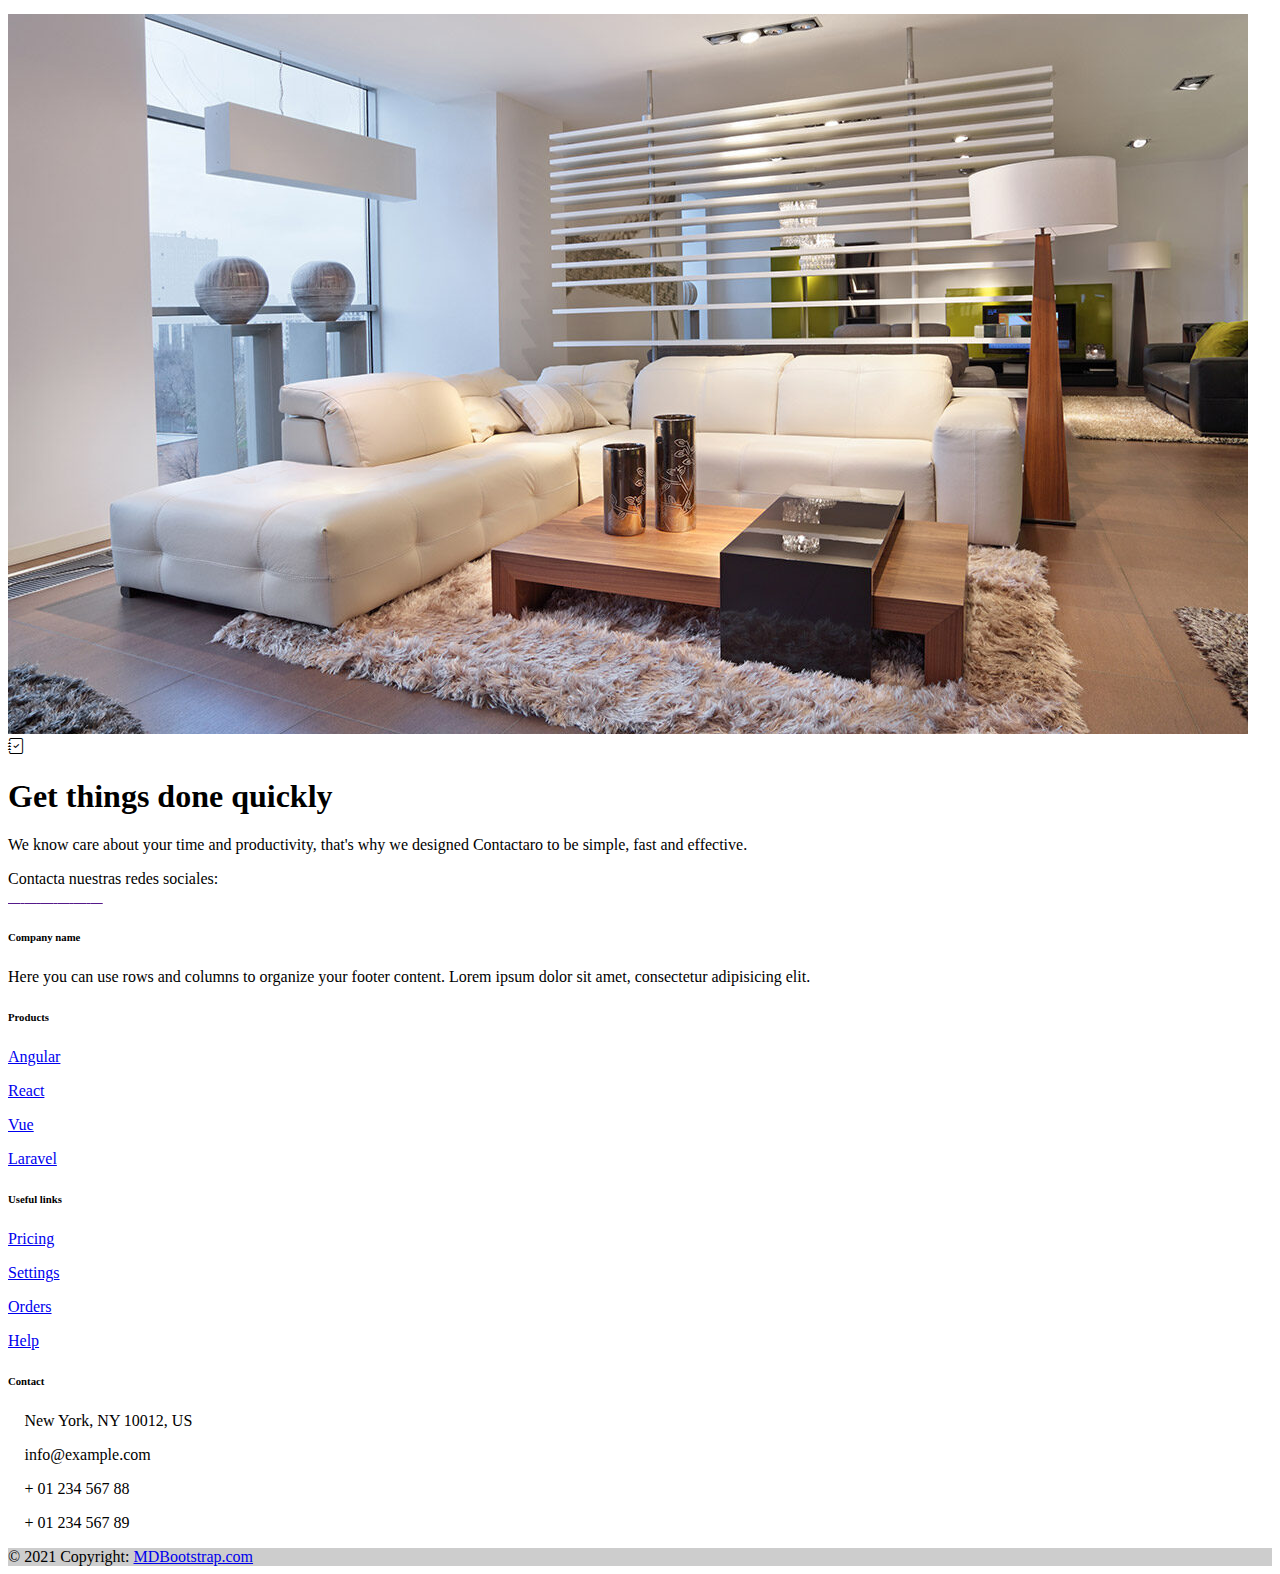
==== commit 8c295cec: "Added bunch of stuff" ====
--- a/index.html
+++ b/index.html
@@ -16,33 +16,11 @@
 </head>
 
 <body>
-    <!-- <header id="header" class="d-flex align-items-center">
-        <div class="container-fluid container-xxl d-flex align-items-center">
-            <div id="logo" class="me-auto">
-                <a href="index.html" class="scrollto"><img src="./public/img/logo.png" alt="" title=""></a>
-            </div>
-
-            <nav id="navbar" class="navbar order-last order-lg-0">
-                <ul>
-                    <li><a class="nav-link scrollto active" href="index.html">Inicio</a></li>
-                    <li><a class="nav-link scrollto" href="gallery.html">Galeria</a></li>
-                    <li><a class="nav-link scrollto" href="#property">Propiedades</a></li>
-                    <li><a class="nav-link scrollto" href="#Contact">Contacto</a></li>
-                    <li><a class="nav-link scrollto" href="#tel"><img src="./public/img/tell-icon.svg" style="position: relative; bottom: 0.1rem; right: 0.1rem;">1-829-533-2795</a></li>
-                    <a class="submit scrollto" href="#submit">Enviar</a>
-                </ul>
-                <i class="bi bi-list mobile-nav-toggle"></i>
-            </nav>
-
-        </div>
-    </header> -->
-
     <header id="header" class="d-flex align-items-center" style="background-image:url(./public/img/banner1.png)">
         <div class="container-fluid container-xxl d-flex align-items-center">
             <div id="logo" class="me-auto">
                 <a href="index.html" class="scrollto"><img src="./public/img/logo.png" alt="" title=""></a>
             </div>
-
             <nav id="navbar" class="navbar order-last order-lg-0">
                 <ul>
                     <li><a class="nav-link scrollto active" href="index.html">Inicio</a></li>
@@ -58,12 +36,38 @@
         </div>
     </header>
     <div class="col">
-        <section class="banner" style="background-image: url('./public/img/banner.jpg');">
-            <div class="name_villa">
-                <h2 style="font-size: 40px;">Villa Hipotetica</h2>
-            </div>
+        <section class="banner" style="background-image: url('./public/img/villa.jpg');">
+            <div class="contact-div">
+                <div class="card p-3" style="left: 57.5vw; bottom: 10vh; width: 75%; border-radius: 0px;">
+                    <div class="card-body text-muted">
+                        <h1 class="text-dark" style="font-weight: bolder;">Permitenos contactarte!</h1>
+                        <p>Asi podremos ayudarte a elegir la propiedad que deseas</p>
+                        <form class="" action="index.html" method="post">
+                            <div class="row">
+                                <div class="col-6">
+                                    <div class="mb-3">
+                                        <input type="text" class="form-control rounded-0" id="nombre" placeholder="Tu nombre">
+                                    </div>
+                                </div>
+                                <div class="col-6">
+                                    <div class="mb-3">
+                                        <input type="text" class="form-control rounded-0" id="telefono" placeholder="Tu telefono">
+                                    </div>
+                                </div>
+                            </div>
+                            <div class="mb-3">
+                                <input type="email" class="form-control rounded-0" id="correoElectronico" placeholder="Tu correo electronico">
+                            </div>
+                            <div class="mb-3">
+                                <textarea type="text" class="form-control rounded-0" id="descripcionPropiedad" placeholder="Cuentanos mas sobre la propiedad que deseas." style="height: 100px"></textarea>
+                            </div>
+                            <button type="button" class="btn btn-success btn-lg w-100 rounded-0" name="button">Enviar</button>
+                        </form>
+                    </div>
+                </div>
+            </div>
+        </section>
     </div>
-    </section>
     <div class="container">
         <div class="row bar">
             <div class="col-12 col-md-3 px-0">
@@ -75,7 +79,6 @@
                 </select>
             </div>
             <div class="col-12 col-md-2 px-0">
-
                 <select class="form-select form-select-lg mb-3" aria-label=".form-select-lg example">
                     <option selected>Estado</option>
                     <option value="1">Variable</option>
@@ -84,7 +87,6 @@
                 </select>
             </div>
             <div class="col-12 col-md-3 px-0">
-
                 <select class="form-select form-select-lg mb-3" aria-label=".form-select-lg example">
                     <option selected>Propiedad</option>
                     <option value="1">Variable</option>
@@ -93,7 +95,6 @@
                 </select>
             </div>
             <div class="col-12 col-md px-0">
-
                 <button type="button" class="btn btn-success" id="boton">
                     <span>
                         Buscar
@@ -102,6 +103,280 @@
             </div>
         </div>
     </div>
+    <section id="recent-properties-section" class="bg-light">
+        <div class="container">
+            <div class="row text-center">
+                <div class="recent-properties-header text-center mt-5">
+                    <p class="fw-bold text-success fs-6 m-0">Recent</p>
+                    <p class="fw-bold fs-2 m-0">Properties</p>
+                    <p class="fs-5 text-muted m-0">Observa algunas de nuestras ultimas propiedades</p>
+                </div>
+                <div class="row g-4">
+                    <div class="col-md">
+                        <div class="card shadow-sm mb-2 h-100">
+                            <img src="./public/img/img1.jpg" class="card-img-top" alt="...">
+                            <div class="icon-div fs-1">
+                                <i class="bi bi-journal-check"></i>
+                            </div>
+                            <h1>Get things done quickly</h1>
+                            <p class="pt-3">
+                                We know care about your time and productivity, that's why we designed Contactaro to be simple, fast and effective.
+                            </p>
+                        </div>
+                    </div>
+                    <div class="col-md">
+                        <div class="card shadow-sm mb-2 h-100">
+                            <img src="./public/img/img1.jpg" class="card-img-top" alt="...">
+                            <div class="icon-div fs-1">
+                                <i class="bi bi-journal-check"></i>
+                            </div>
+                            <h1>Get things done quickly</h1>
+                            <p class="pt-3">
+                                We know care about your time and productivity, that's why we designed Contactaro to be simple, fast and effective.
+                            </p>
+                        </div>
+                    </div>
+                    <div class="col-md">
+                        <div class="card shadow-sm mb-2 h-100">
+                            <img src="./public/img/img1.jpg" class="card-img-top" alt="...">
+                            <div class="icon-div fs-1">
+                                <i class="bi bi-journal-check"></i>
+                            </div>
+                            <h1>Get things done quickly</h1>
+                            <p class="pt-3">
+                                We know care about your time and productivity, that's why we designed Contactaro to be simple, fast and effective.
+                            </p>
+                        </div>
+                    </div>
+                </div>
+            </div>
+        </div>
+    </section>
+    <section id="featured-properties-section">
+        <div class="container">
+            <div class="row text-center">
+                <div class="recent-properties-header text-center mt-5">
+                    <p class="fw-bold text-success fs-6 m-0">Propiedades</p>
+                    <p class="fw-bold fs-2 m-0">Destacadas</p>
+                    <p class="fs-5 text-muted m-0">Observa algunas de nuestras propiedades mas destacadas</p>
+                </div>
+                <div class="recent-properties-carousel">
+                    <div id="carouselExampleDark" class="carousel carousel-dark slide" data-bs-ride="carousel">
+                        <div class="carousel-indicators">
+                            <button type="button" data-bs-target="#carouselExampleDark" data-bs-slide-to="0" class="active" aria-current="true" aria-label="Slide 1"></button>
+                            <button type="button" data-bs-target="#carouselExampleDark" data-bs-slide-to="1" aria-label="Slide 2"></button>
+                            <button type="button" data-bs-target="#carouselExampleDark" data-bs-slide-to="2" aria-label="Slide 3"></button>
+                        </div>
+                        <div class="carousel-inner">
+                            <div class="carousel-item active" data-bs-interval="10000">
+                                <img src="./public/img/img1.jpg" class="d-block w-100" alt="...">
+                                <div class="carousel-caption d-none d-md-block">
+                                    <h5>First slide label</h5>
+                                    <p>Some representative placeholder content for the first slide.</p>
+                                </div>
+                            </div>
+                            <div class="carousel-item" data-bs-interval="2000">
+                                <img src="./public/img/img1.jpg" class="d-block w-100" alt="...">
+                                <div class="carousel-caption d-none d-md-block">
+                                    <h5>Second slide label</h5>
+                                    <p>Some representative placeholder content for the second slide.</p>
+                                </div>
+                            </div>
+                            <div class="carousel-item">
+                                <img src="./public/img/img1.jpg" class="d-block w-100" alt="...">
+                                <div class="carousel-caption d-none d-md-block">
+                                    <h5>Third slide label</h5>
+                                    <p>Some representative placeholder content for the third slide.</p>
+                                </div>
+                            </div>
+                        </div>
+                        <button class="carousel-control-prev" type="button" data-bs-target="#carouselExampleDark" data-bs-slide="prev">
+                            <span class="carousel-control-prev-icon" aria-hidden="true"></span>
+                            <span class="visually-hidden">Previous</span>
+                        </button>
+                        <button class="carousel-control-next" type="button" data-bs-target="#carouselExampleDark" data-bs-slide="next">
+                            <span class="carousel-control-next-icon" aria-hidden="true"></span>
+                            <span class="visually-hidden">Next</span>
+                        </button>
+                    </div>
+                </div>
+            </div>
+        </div>
+    </section>
+
+    <section id="recent-properties-section" class="bg-light">
+        <div class="container">
+            <div class="row text-center">
+                <div class="recent-properties-header text-center mt-5">
+                    <p class="fw-bold text-success fs-6 m-0">Recent</p>
+                    <p class="fw-bold fs-2 m-0">Properties</p>
+                    <p class="fs-5 text-muted m-0">Observa algunas de nuestras ultimas propiedades</p>
+                </div>
+                <div class="row g-4">
+                    <div class="col-md">
+                        <div class="card shadow-sm mb-2 h-100">
+                            <img src="./public/img/img1.jpg" class="card-img-top" alt="...">
+                            <div class="icon-div fs-1">
+                                <i class="bi bi-journal-check"></i>
+                            </div>
+                            <h1>Get things done quickly</h1>
+                            <p class="pt-3">
+                                We know care about your time and productivity, that's why we designed Contactaro to be simple, fast and effective.
+                            </p>
+                        </div>
+                    </div>
+                    <div class="col-md">
+                        <div class="card shadow-sm mb-2 h-100">
+                            <img src="./public/img/img1.jpg" class="card-img-top" alt="...">
+                            <div class="icon-div fs-1">
+                                <i class="bi bi-journal-check"></i>
+                            </div>
+                            <h1>Get things done quickly</h1>
+                            <p class="pt-3">
+                                We know care about your time and productivity, that's why we designed Contactaro to be simple, fast and effective.
+                            </p>
+                        </div>
+                    </div>
+                    <div class="col-md">
+                        <div class="card shadow-sm mb-2 h-100">
+                            <img src="./public/img/img1.jpg" class="card-img-top" alt="...">
+                            <div class="icon-div fs-1">
+                                <i class="bi bi-journal-check"></i>
+                            </div>
+                            <h1>Get things done quickly</h1>
+                            <p class="pt-3">
+                                We know care about your time and productivity, that's why we designed Contactaro to be simple, fast and effective.
+                            </p>
+                        </div>
+                    </div>
+                </div>
+            </div>
+        </div>
+    </section>
+
+    <!-- Footer -->
+    <footer class="text-center text-lg-start bg-dark text-muted">
+        <!-- Section: Social media -->
+        <section class="d-flex justify-content-center justify-content-lg-between p-4 border-bottom">
+            <!-- Left -->
+            <div class="me-5 d-none d-lg-block">
+                <span>Contacta nuestras redes sociales:</span>
+            </div>
+            <!-- Left -->
+
+            <!-- Right -->
+            <div>
+                <a href="" class="me-4 text-reset">
+                    <i class="fab fa-facebook-f"></i>
+                </a>
+                <a href="" class="me-4 text-reset">
+                    <i class="fab fa-twitter"></i>
+                </a>
+                <a href="" class="me-4 text-reset">
+                    <i class="fab fa-google"></i>
+                </a>
+                <a href="" class="me-4 text-reset">
+                    <i class="fab fa-instagram"></i>
+                </a>
+                <a href="" class="me-4 text-reset">
+                    <i class="fab fa-linkedin"></i>
+                </a>
+                <a href="" class="me-4 text-reset">
+                    <i class="fab fa-github"></i>
+                </a>
+            </div>
+            <!-- Right -->
+        </section>
+        <!-- Section: Social media -->
+
+        <!-- Section: Links  -->
+        <section>
+            <div class="container text-center text-md-start mt-5">
+                <!-- Grid row -->
+                <div class="row mt-3">
+                    <!-- Grid column -->
+                    <div class="col-md-3 col-lg-4 col-xl-3 mx-auto mb-4">
+                        <!-- Content -->
+                        <h6 class="text-uppercase fw-bold mb-4">
+                            <i class="fas fa-gem me-3"></i>Company name
+                        </h6>
+                        <p>
+                            Here you can use rows and columns to organize your footer content. Lorem ipsum
+                            dolor sit amet, consectetur adipisicing elit.
+                        </p>
+                    </div>
+                    <!-- Grid column -->
+
+                    <!-- Grid column -->
+                    <div class="col-md-2 col-lg-2 col-xl-2 mx-auto mb-4">
+                        <!-- Links -->
+                        <h6 class="text-uppercase fw-bold mb-4">
+                            Products
+                        </h6>
+                        <p>
+                            <a href="#!" class="text-reset">Angular</a>
+                        </p>
+                        <p>
+                            <a href="#!" class="text-reset">React</a>
+                        </p>
+                        <p>
+                            <a href="#!" class="text-reset">Vue</a>
+                        </p>
+                        <p>
+                            <a href="#!" class="text-reset">Laravel</a>
+                        </p>
+                    </div>
+                    <!-- Grid column -->
+
+                    <!-- Grid column -->
+                    <div class="col-md-3 col-lg-2 col-xl-2 mx-auto mb-4">
+                        <!-- Links -->
+                        <h6 class="text-uppercase fw-bold mb-4">
+                            Useful links
+                        </h6>
+                        <p>
+                            <a href="#!" class="text-reset">Pricing</a>
+                        </p>
+                        <p>
+                            <a href="#!" class="text-reset">Settings</a>
+                        </p>
+                        <p>
+                            <a href="#!" class="text-reset">Orders</a>
+                        </p>
+                        <p>
+                            <a href="#!" class="text-reset">Help</a>
+                        </p>
+                    </div>
+                    <!-- Grid column -->
+
+                    <!-- Grid column -->
+                    <div class="col-md-4 col-lg-3 col-xl-3 mx-auto mb-md-0 mb-4">
+                        <!-- Links -->
+                        <h6 class="text-uppercase fw-bold mb-4">
+                            Contact
+                        </h6>
+                        <p><i class="fas fa-home me-3"></i> New York, NY 10012, US</p>
+                        <p>
+                            <i class="fas fa-envelope me-3"></i>
+                            info@example.com
+                        </p>
+                        <p><i class="fas fa-phone me-3"></i> + 01 234 567 88</p>
+                        <p><i class="fas fa-print me-3"></i> + 01 234 567 89</p>
+                    </div>
+                    <!-- Grid column -->
+                </div>
+                <!-- Grid row -->
+            </div>
+        </section>
+        <!-- Section: Links  -->
+
+        <!-- Copyright -->
+        <div class="text-center p-4" style="background-color:#4444;">
+            © 2021 Copyright:
+            <a class="text-reset fw-bold" href="https://mdbootstrap.com/">MDBootstrap.com</a>
+        </div>
+        <!-- Copyright -->
+    </footer>
 
     <script src="https://cdn.jsdelivr.net/npm/bootstrap@5.1.0/dist/js/bootstrap.bundle.min.js" integrity="sha384-U1DAWAznBHeqEIlVSCgzq+c9gqGAJn5c/t99JyeKa9xxaYpSvHU5awsuZVVFIhvj" crossorigin="anonymous"></script>
 </body>
--- a/public/css/main.css
+++ b/public/css/main.css
@@ -374,3 +374,24 @@
   height: 135%;
   font-size: 19px;
 }
+
+.banner {
+  border-style: solid;
+  border-width: 0;
+  margin: 0;
+  padding: 0;
+  box-sizing: border-box;
+  -webkit-font-smoothing: antialiased;
+  text-rendering: optimizeLegibility;
+  display: flex;
+  -webkit-box-align: end;
+  align-items: flex-end;
+  width: 100%;
+  background: #000000;
+  position: relative;
+  background-repeat: no-repeat;
+  background-size: cover;
+  height: 90vh;
+  background-image: url("https://modern.b-cdn.net/wp-content/uploads/2017/10/banner.jpg");
+  background-position: center 0%;
+}
--- a/public/css/home.css
+++ b/public/css/home.css
@@ -28,3 +28,7 @@
     background: orange;
     border-radius: 0px;
 }
+
+.form-control {
+    height: 40px;
+}
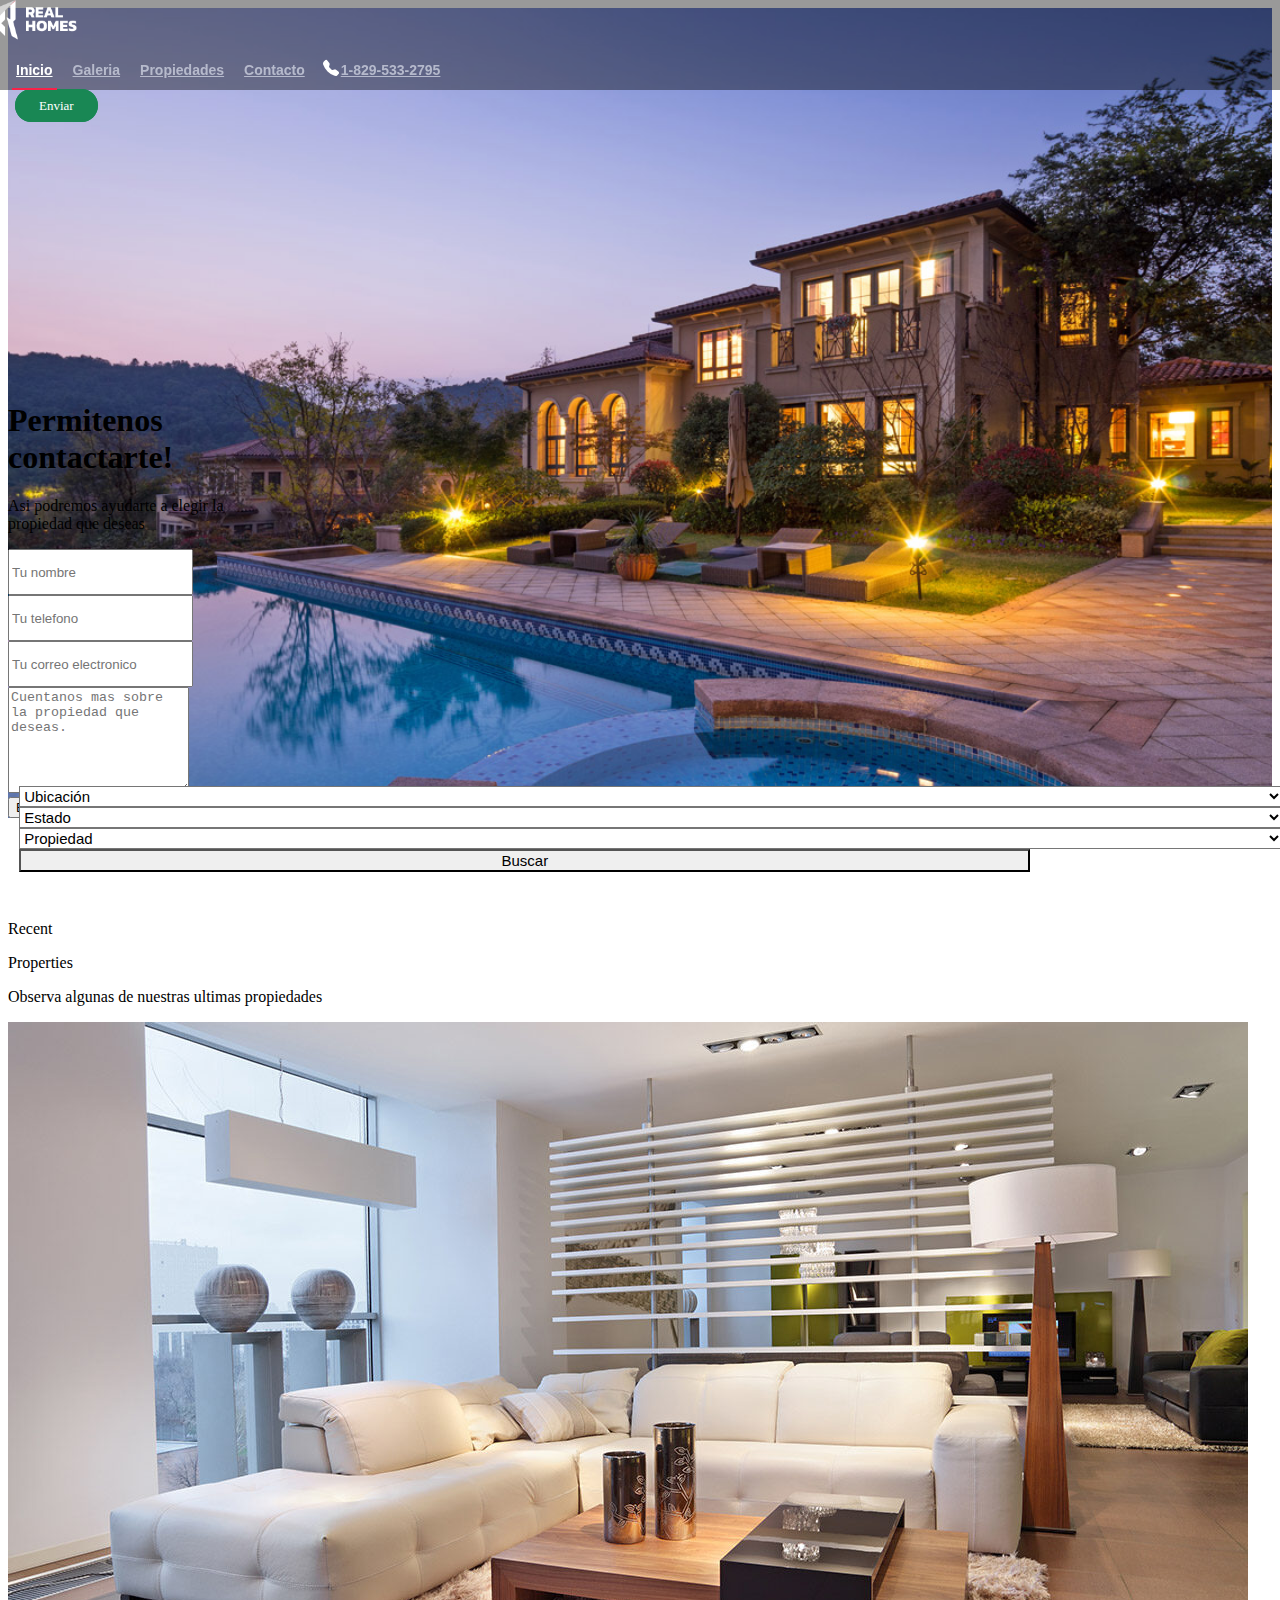
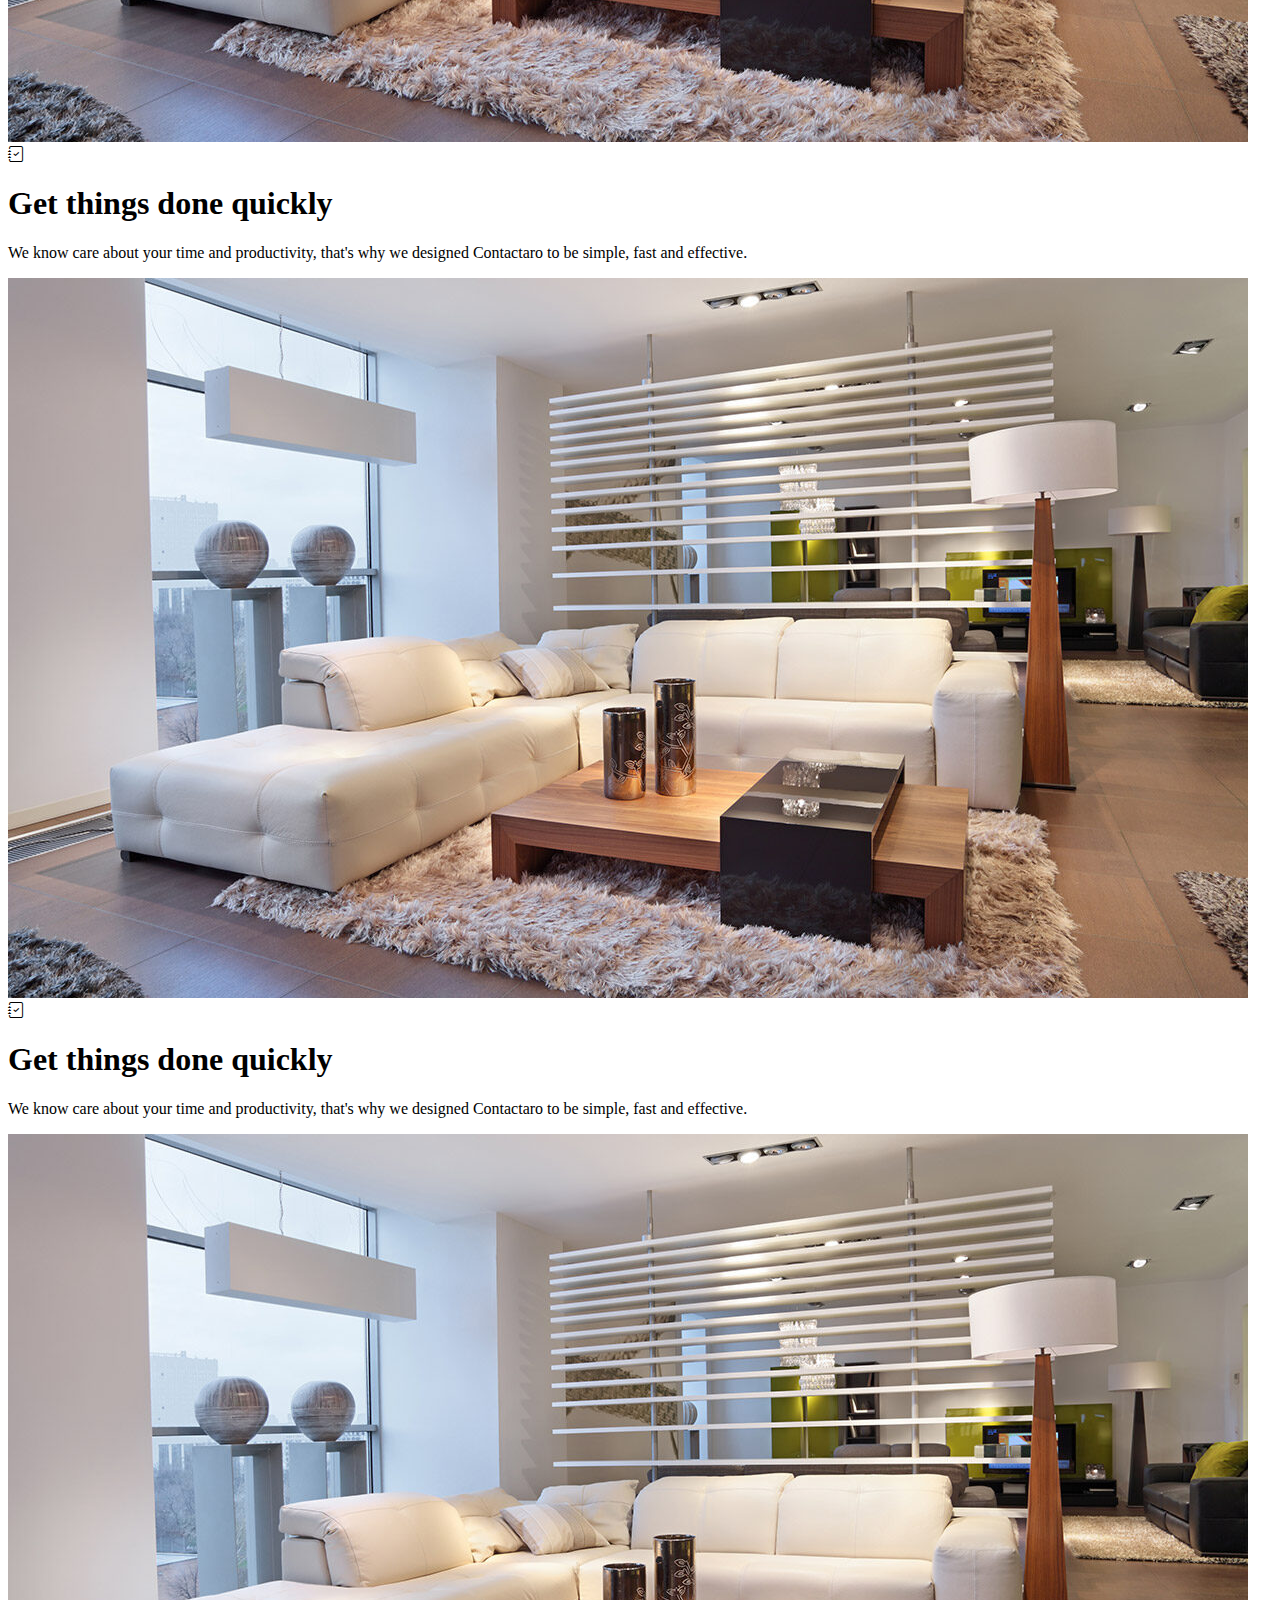
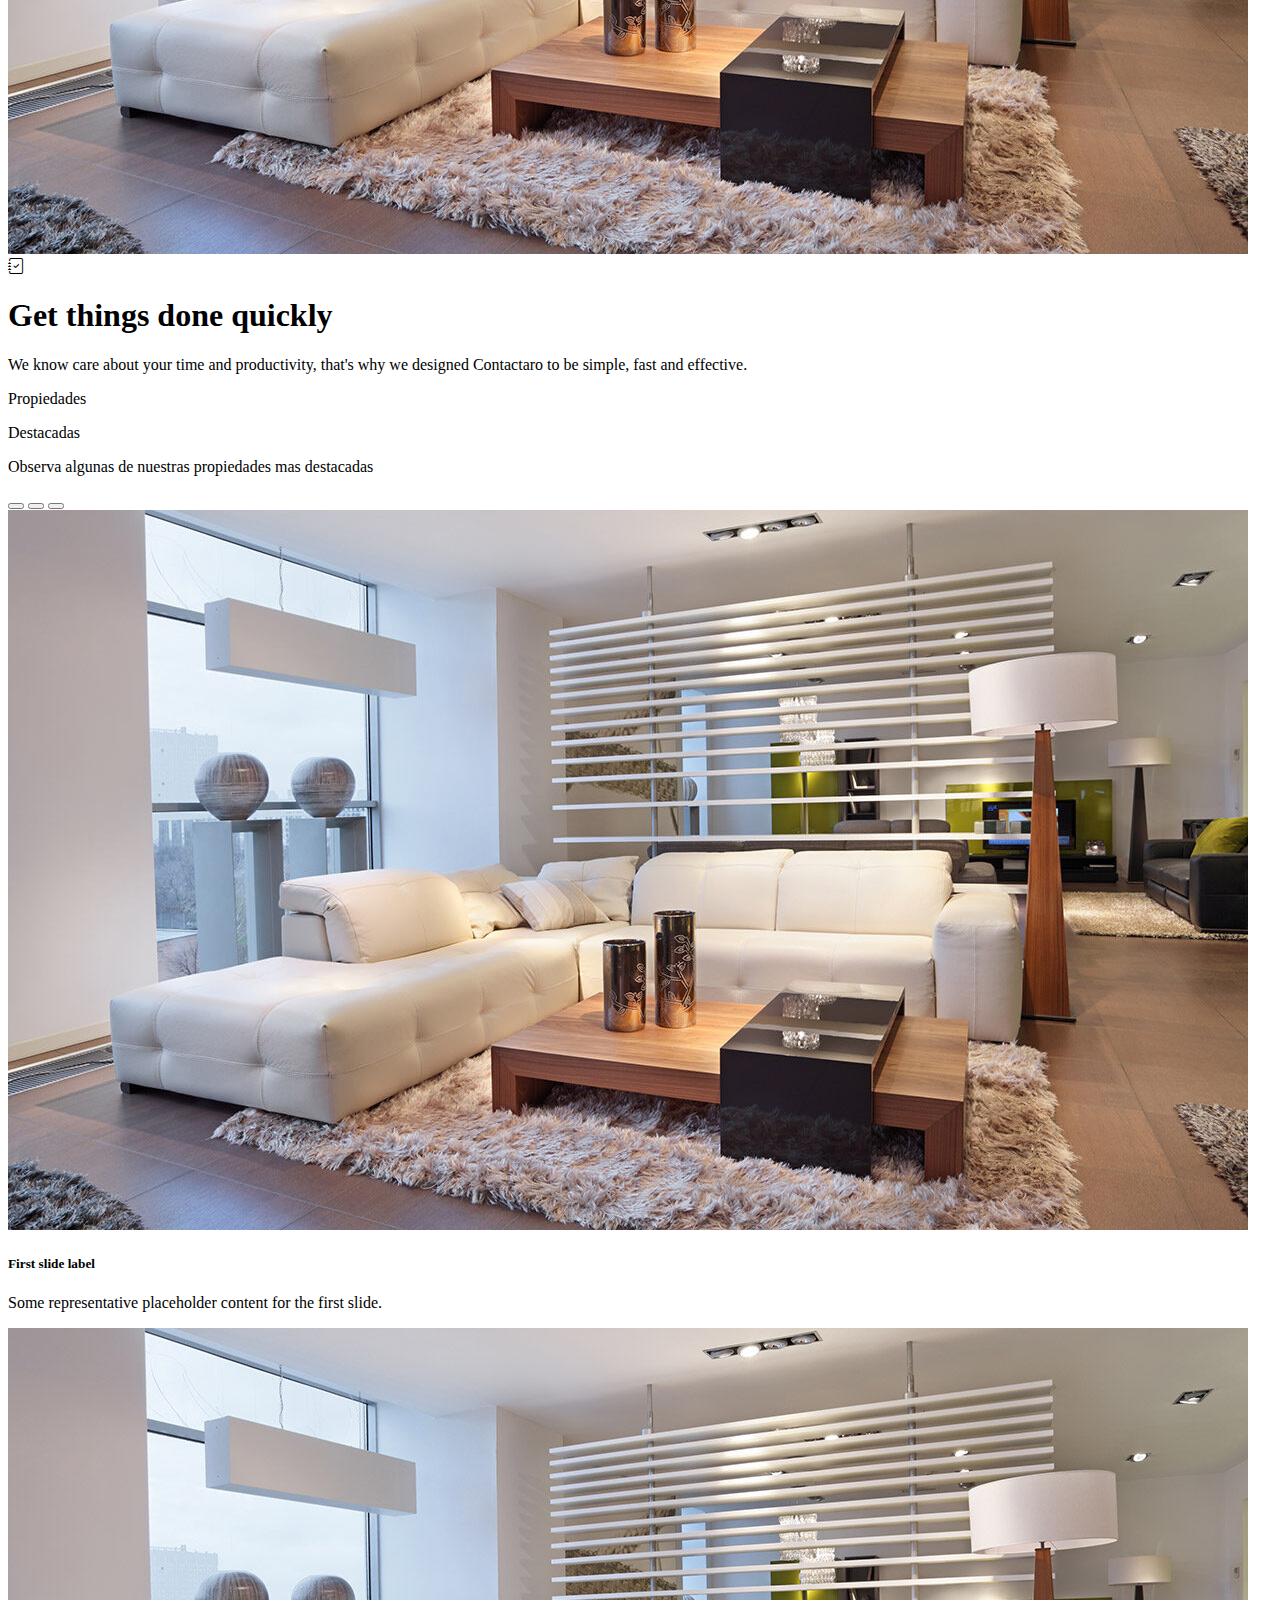
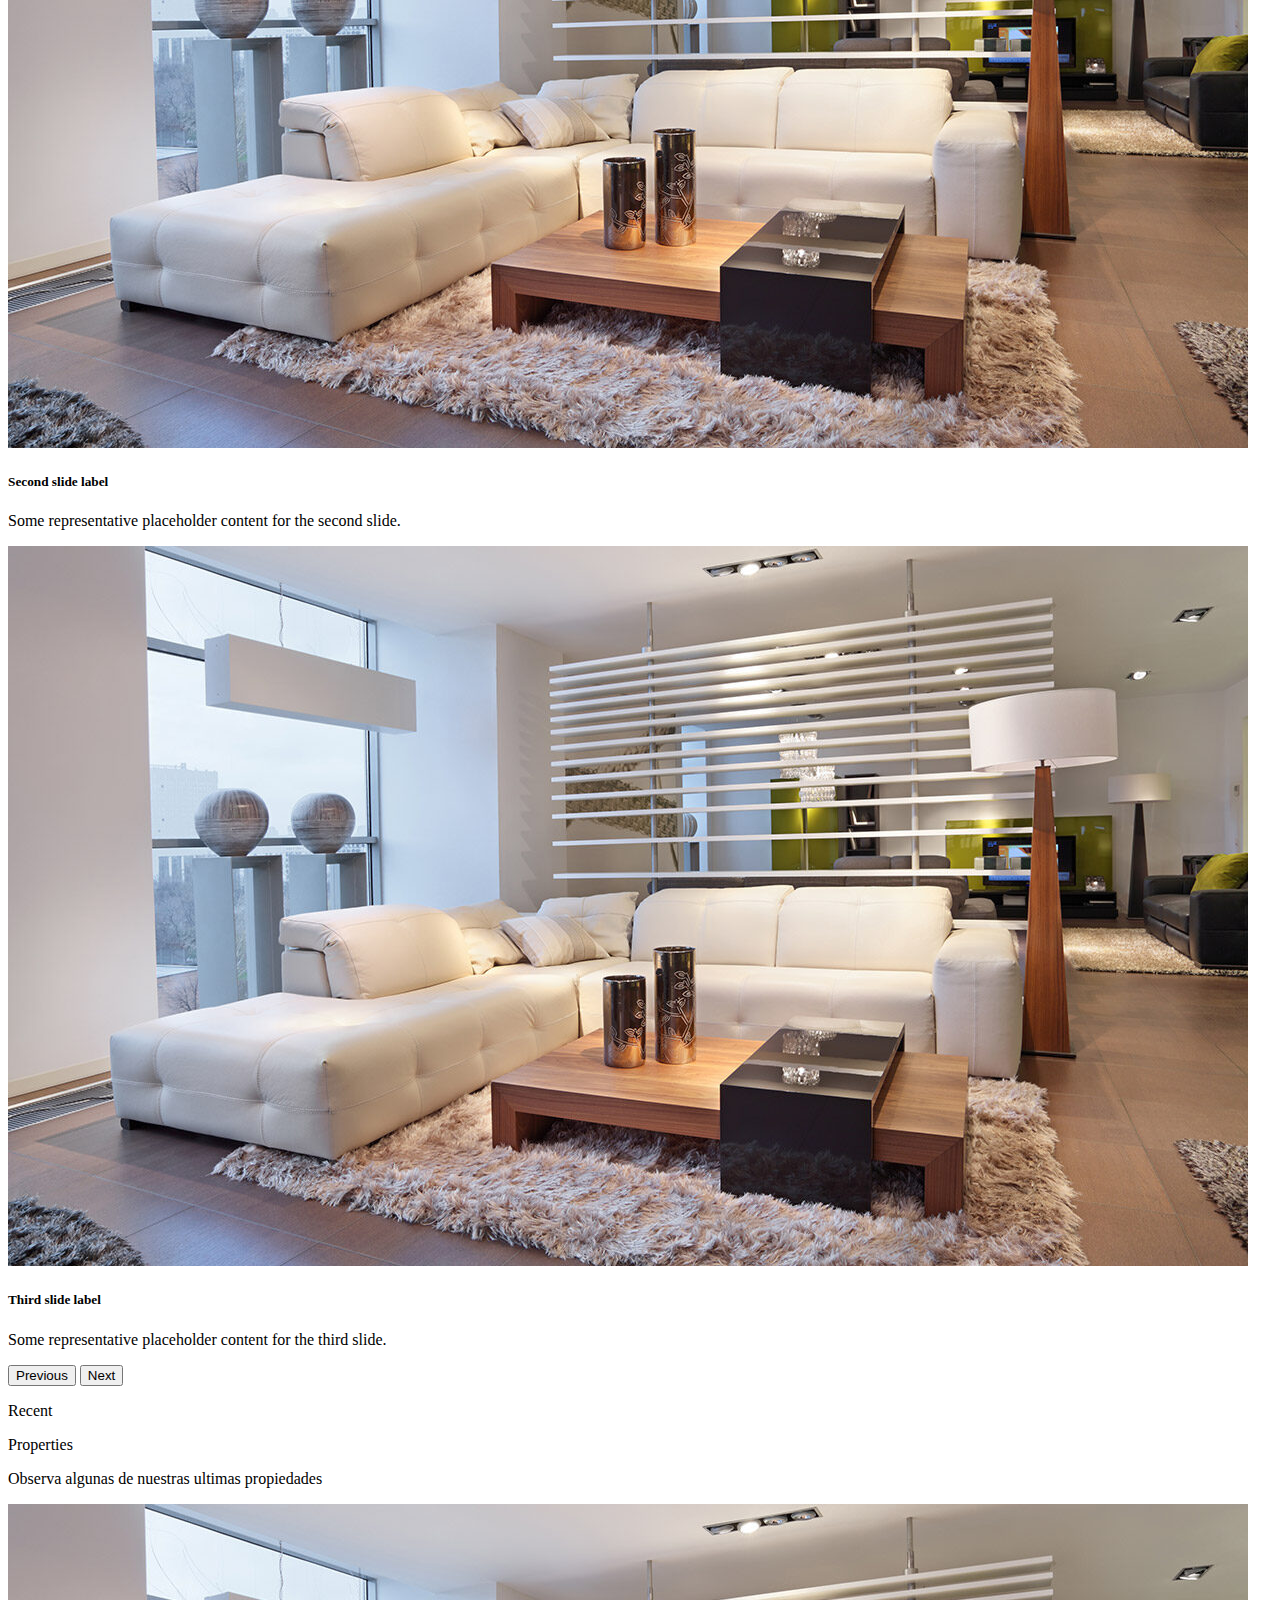
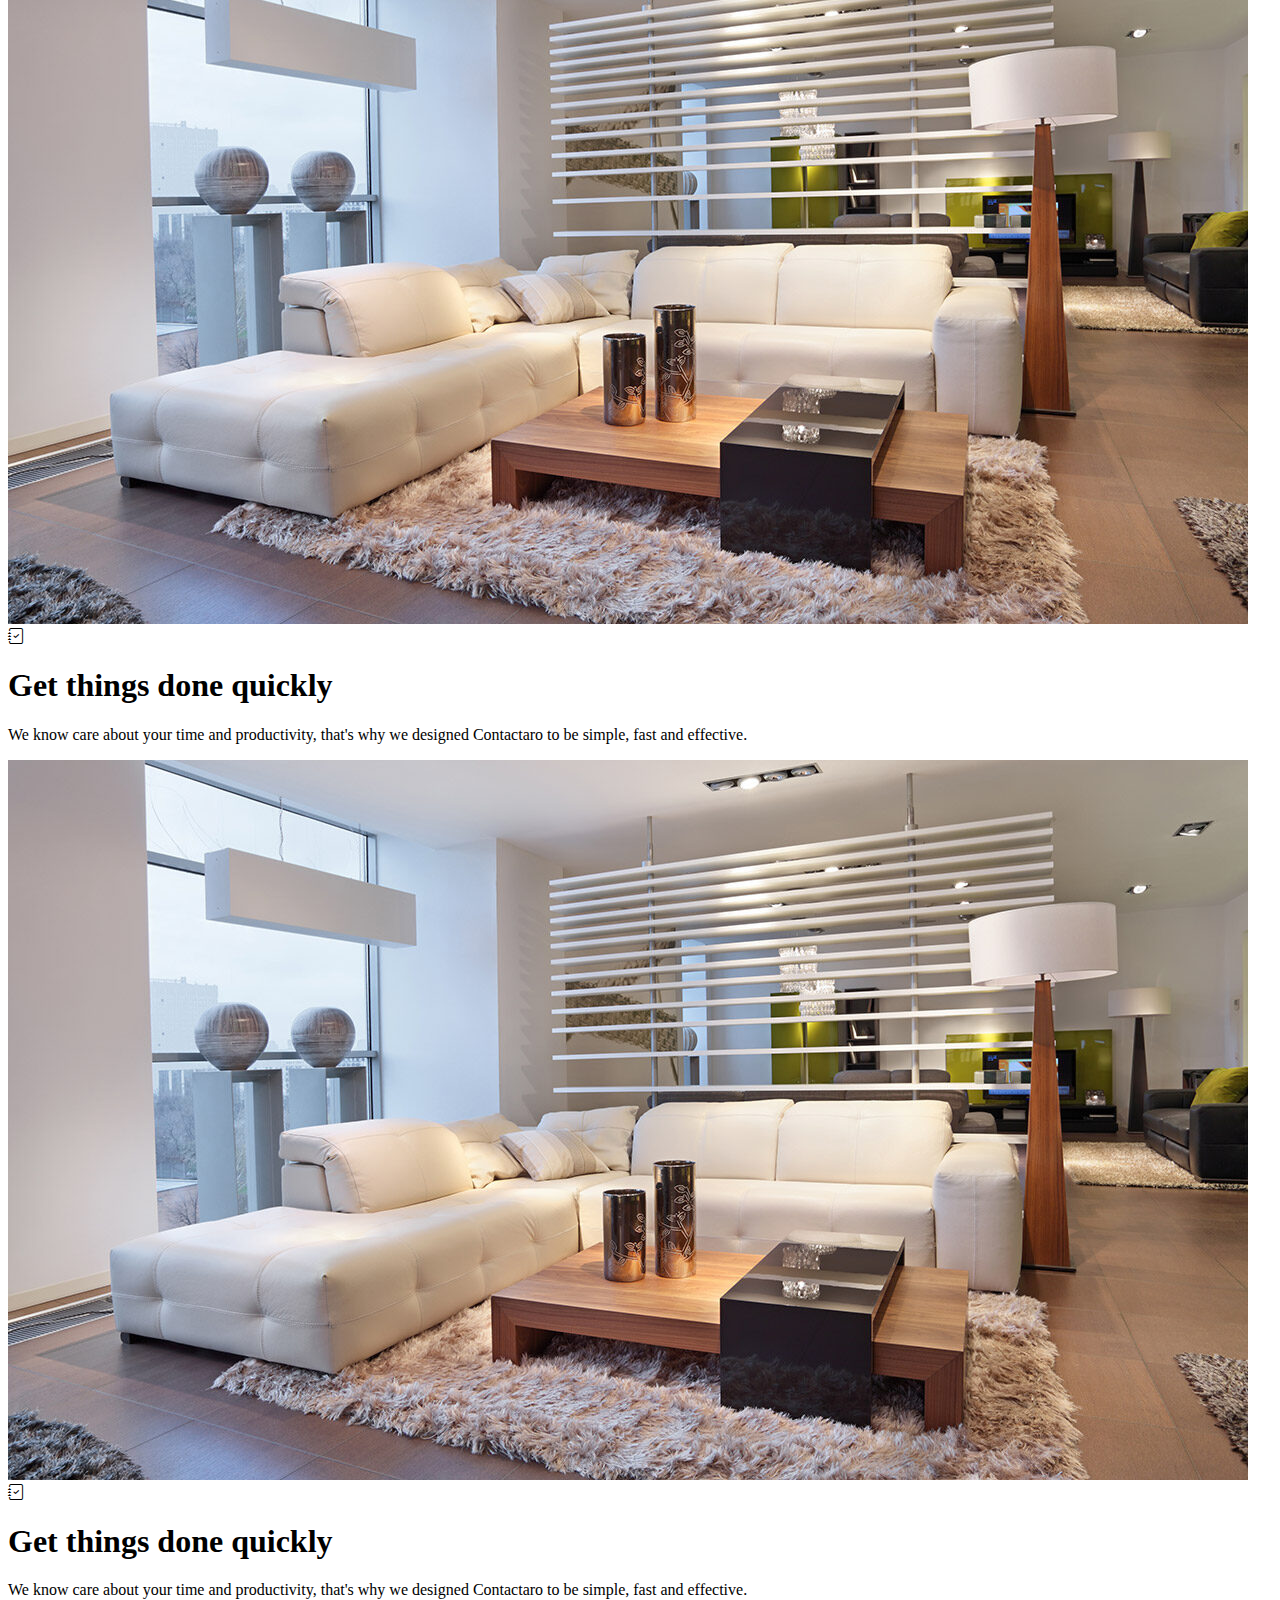
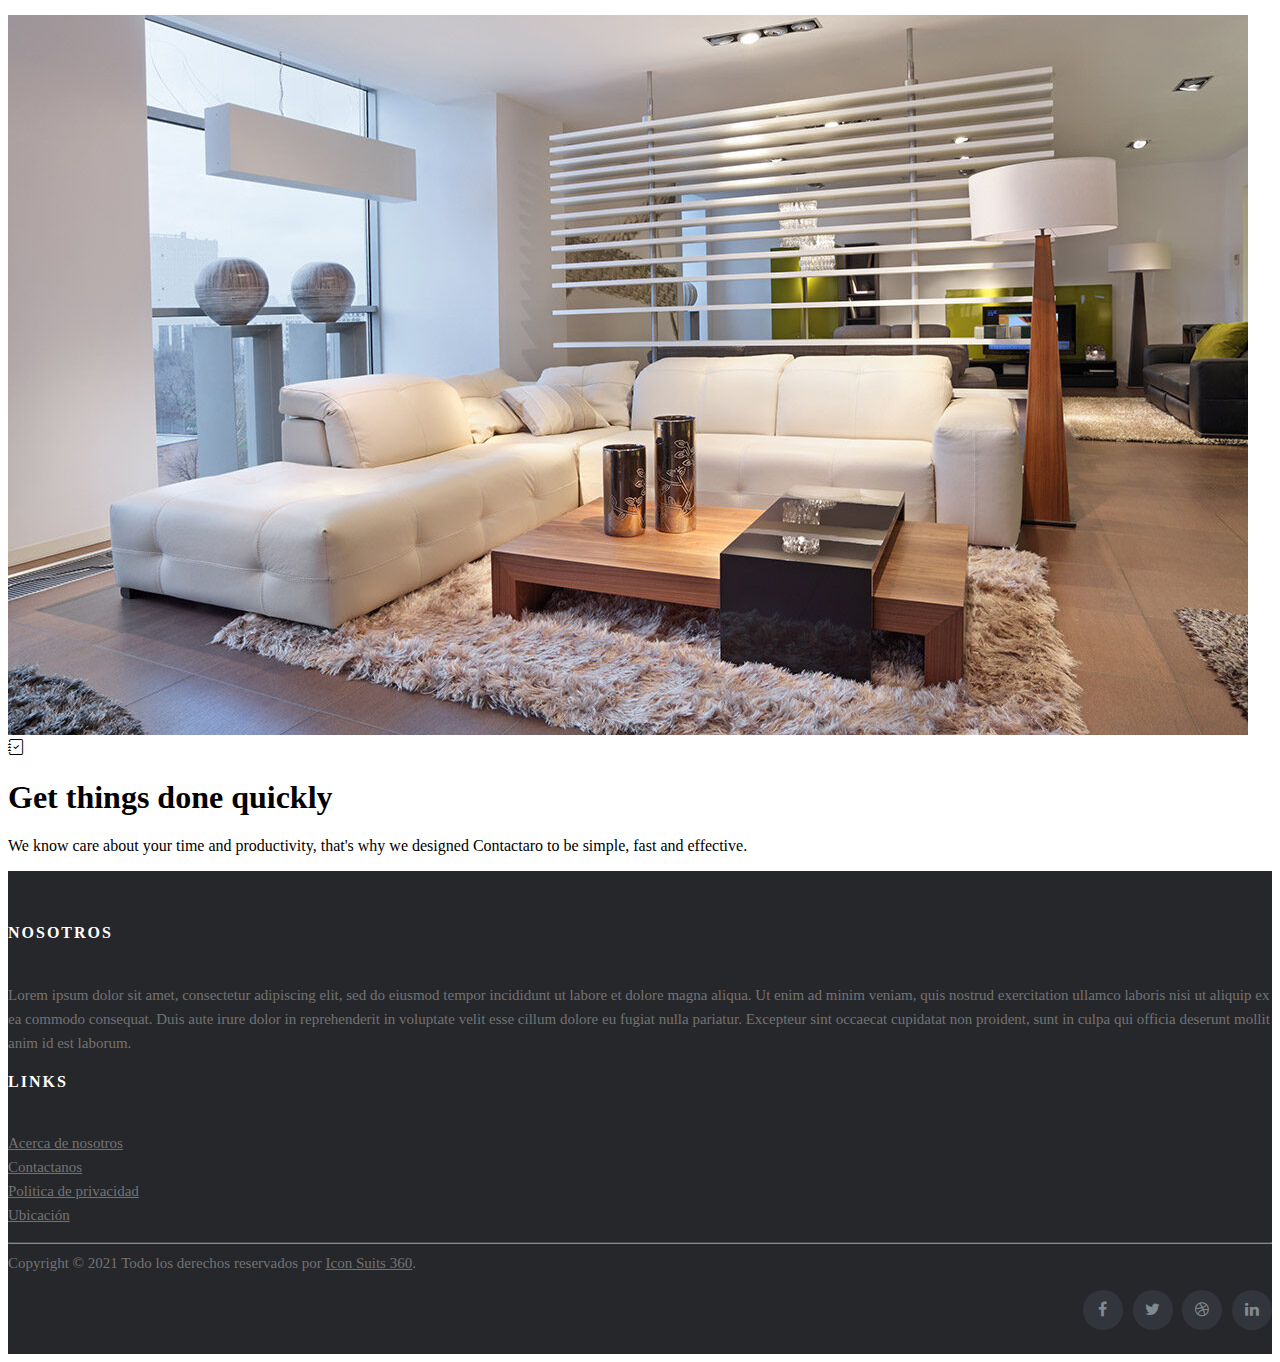
==== commit d293c545: "Modified and added a lot of stuff" ====
--- a/index.html
+++ b/index.html
@@ -71,7 +71,7 @@
     <div class="container">
         <div class="row bar">
             <div class="col-12 col-md-3 px-0">
-                <select class="form-select form-select-lg mb-3" aria-label=".form-select-lg example">
+                <select class="form-select form-select-lg mb-3" aria-label=".form-select-lg" style="font-size: 15px;">
                     <option selected>Ubicación</option>
                     <option value="1">Variable</option>
                     <option value="2">Variable</option>
@@ -79,7 +79,7 @@
                 </select>
             </div>
             <div class="col-12 col-md-2 px-0">
-                <select class="form-select form-select-lg mb-3" aria-label=".form-select-lg example">
+                <select class="form-select form-select-lg mb-3" aria-label=".form-select-lg" style="font-size: 15px;">
                     <option selected>Estado</option>
                     <option value="1">Variable</option>
                     <option value="2">Variable</option>
@@ -87,7 +87,8 @@
                 </select>
             </div>
             <div class="col-12 col-md-3 px-0">
-                <select class="form-select form-select-lg mb-3" aria-label=".form-select-lg example">
+
+                <select class="form-select form-select-lg mb-3" aria-label=".form-select-lg" style="font-size: 15px;">
                     <option selected>Propiedad</option>
                     <option value="1">Variable</option>
                     <option value="2">Variable</option>
@@ -95,7 +96,8 @@
                 </select>
             </div>
             <div class="col-12 col-md px-0">
-                <button type="button" class="btn btn-success" id="boton">
+
+                <button type="button" class="btn btn-success" id="boton" style="font-size: 15px;">
                     <span>
                         Buscar
                     </span>
@@ -254,129 +256,55 @@
         </div>
     </section>
 
-    <!-- Footer -->
-    <footer class="text-center text-lg-start bg-dark text-muted">
-        <!-- Section: Social media -->
-        <section class="d-flex justify-content-center justify-content-lg-between p-4 border-bottom">
-            <!-- Left -->
-            <div class="me-5 d-none d-lg-block">
-                <span>Contacta nuestras redes sociales:</span>
-            </div>
-            <!-- Left -->
-
-            <!-- Right -->
-            <div>
-                <a href="" class="me-4 text-reset">
-                    <i class="fab fa-facebook-f"></i>
-                </a>
-                <a href="" class="me-4 text-reset">
-                    <i class="fab fa-twitter"></i>
-                </a>
-                <a href="" class="me-4 text-reset">
-                    <i class="fab fa-google"></i>
-                </a>
-                <a href="" class="me-4 text-reset">
-                    <i class="fab fa-instagram"></i>
-                </a>
-                <a href="" class="me-4 text-reset">
-                    <i class="fab fa-linkedin"></i>
-                </a>
-                <a href="" class="me-4 text-reset">
-                    <i class="fab fa-github"></i>
-                </a>
-            </div>
-            <!-- Right -->
-        </section>
-        <!-- Section: Social media -->
-
-        <!-- Section: Links  -->
-        <section>
-            <div class="container text-center text-md-start mt-5">
-                <!-- Grid row -->
-                <div class="row mt-3">
-                    <!-- Grid column -->
-                    <div class="col-md-3 col-lg-4 col-xl-3 mx-auto mb-4">
-                        <!-- Content -->
-                        <h6 class="text-uppercase fw-bold mb-4">
-                            <i class="fas fa-gem me-3"></i>Company name
-                        </h6>
-                        <p>
-                            Here you can use rows and columns to organize your footer content. Lorem ipsum
-                            dolor sit amet, consectetur adipisicing elit.
-                        </p>
-                    </div>
-                    <!-- Grid column -->
-
-                    <!-- Grid column -->
-                    <div class="col-md-2 col-lg-2 col-xl-2 mx-auto mb-4">
-                        <!-- Links -->
-                        <h6 class="text-uppercase fw-bold mb-4">
-                            Products
-                        </h6>
-                        <p>
-                            <a href="#!" class="text-reset">Angular</a>
-                        </p>
-                        <p>
-                            <a href="#!" class="text-reset">React</a>
-                        </p>
-                        <p>
-                            <a href="#!" class="text-reset">Vue</a>
-                        </p>
-                        <p>
-                            <a href="#!" class="text-reset">Laravel</a>
-                        </p>
-                    </div>
-                    <!-- Grid column -->
-
-                    <!-- Grid column -->
-                    <div class="col-md-3 col-lg-2 col-xl-2 mx-auto mb-4">
-                        <!-- Links -->
-                        <h6 class="text-uppercase fw-bold mb-4">
-                            Useful links
-                        </h6>
-                        <p>
-                            <a href="#!" class="text-reset">Pricing</a>
-                        </p>
-                        <p>
-                            <a href="#!" class="text-reset">Settings</a>
-                        </p>
-                        <p>
-                            <a href="#!" class="text-reset">Orders</a>
-                        </p>
-                        <p>
-                            <a href="#!" class="text-reset">Help</a>
-                        </p>
-                    </div>
-                    <!-- Grid column -->
-
-                    <!-- Grid column -->
-                    <div class="col-md-4 col-lg-3 col-xl-3 mx-auto mb-md-0 mb-4">
-                        <!-- Links -->
-                        <h6 class="text-uppercase fw-bold mb-4">
-                            Contact
-                        </h6>
-                        <p><i class="fas fa-home me-3"></i> New York, NY 10012, US</p>
-                        <p>
-                            <i class="fas fa-envelope me-3"></i>
-                            info@example.com
-                        </p>
-                        <p><i class="fas fa-phone me-3"></i> + 01 234 567 88</p>
-                        <p><i class="fas fa-print me-3"></i> + 01 234 567 89</p>
-                    </div>
-                    <!-- Grid column -->
-                </div>
-                <!-- Grid row -->
-            </div>
-        </section>
-        <!-- Section: Links  -->
-
-        <!-- Copyright -->
-        <div class="text-center p-4" style="background-color:#4444;">
-            © 2021 Copyright:
-            <a class="text-reset fw-bold" href="https://mdbootstrap.com/">MDBootstrap.com</a>
-        </div>
-        <!-- Copyright -->
-    </footer>
+    <footer class="site-footer">
+        <div class="container">
+            <div class="row">
+                <div class="col-sm-12 col-md-6">
+                    <h6>Nosotros</h6>
+                    <p class="text-justify">Lorem ipsum dolor sit amet, consectetur adipiscing elit, sed do eiusmod
+                        tempor incididunt ut labore et dolore magna aliqua. Ut enim ad minim veniam, quis nostrud
+                        exercitation ullamco laboris nisi ut aliquip ex ea commodo consequat. Duis aute irure dolor in
+                        reprehenderit in voluptate velit esse cillum dolore eu fugiat nulla pariatur. Excepteur sint
+                        occaecat cupidatat non proident, sunt in culpa qui officia deserunt mollit anim id est laborum.
+                    </p>
+                </div>
+
+                <div class="col-xs-6 col-md-3">
+
+                    </ul>
+                </div>
+
+                <div class="col-xs-6 col-md-3">
+                    <h6>Links</h6>
+                    <ul class="footer-links">
+                        <li><a href="http://scanfcode.com/about/">Acerca de nosotros</a></li>
+                        <li><a href="http://scanfcode.com/contact/">Contactanos</a></li>
+                        <li><a href="http://scanfcode.com/privacy-policy/">Politica de privacidad</a></li>
+                        <li><a href="http://scanfcode.com/sitemap/">Ubicación</a></li>
+                    </ul>
+                </div>
+            </div>
+            <hr>
+        </div>
+        <div class="container">
+            <div class="row">
+                <div class="col-md-8 col-sm-6 col-xs-12">
+                    <p class="copyright-text">Copyright &copy; 2021 Todo los derechos reservados por
+                        <a href="#">Icon Suits 360</a>.
+                    </p>
+                </div>
+
+                <div class="col-md-4 col-sm-6 col-xs-12">
+                    <ul class="social-icons">
+                        <li><a class="facebook" href="#"><i class="fa fa-facebook"></i></a></li>
+                        <li><a class="twitter" href="#"><i class="fa fa-twitter"></i></a></li>
+                        <li><a class="dribbble" href="#"><i class="fa fa-dribbble"></i></a></li>
+                        <li><a class="linkedin" href="#"><i class="fa fa-linkedin"></i></a></li>
+                    </ul>
+                </div>
+            </div>
+        </div>
+    </footer>    
 
     <script src="https://cdn.jsdelivr.net/npm/bootstrap@5.1.0/dist/js/bootstrap.bundle.min.js" integrity="sha384-U1DAWAznBHeqEIlVSCgzq+c9gqGAJn5c/t99JyeKa9xxaYpSvHU5awsuZVVFIhvj" crossorigin="anonymous"></script>
 </body>
--- a/public/css/main.css
+++ b/public/css/main.css
@@ -1,397 +1,596 @@
 /*--------------------------------------------------------------
 # Navigation Menu
 --------------------------------------------------------------*/
-
 /**
 * Desktop Navigation
 */
-
 .navbar {
-  padding: 0;
+    padding: 0;
 }
 
 .navbar ul {
-  margin: 0;
-  padding: 0;
-  display: flex;
-  list-style: none;
-  align-items: center;
+    margin: 0;
+    padding: 0;
+    display: flex;
+    list-style: none;
+    align-items: center;
 }
 
 .navbar li {
-  position: relative;
+    position: relative;
 }
 
 .navbar>ul>li {
-  white-space: nowrap;
-  padding: 10px 0 10px 12px;
+    white-space: nowrap;
+    padding: 10px 0 10px 12px;
 }
 
 .navbar a, .navbar a:focus {
-  display: flex;
-  align-items: center;
-  justify-content: space-between;
-  color: rgba(202, 206, 221, 0.8);
-  font-family: "Raleway", sans-serif;
-  font-weight: 600;
-  font-size: 14px;
-  white-space: nowrap;
-  transition: 0.3s;
-  position: relative;
-  padding: 6px 4px;
+    display: flex;
+    align-items: center;
+    justify-content: space-between;
+    color: rgba(202, 206, 221, 0.8);
+    font-family: "Raleway", sans-serif;
+    font-weight: 600;
+    font-size: 14px;
+    white-space: nowrap;
+    transition: 0.3s;
+    position: relative;
+    padding: 6px 4px;
 }
 
 .navbar a i, .navbar a:focus i {
-  font-size: 12px;
-  line-height: 0;
-  margin-left: 5px;
+    font-size: 12px;
+    line-height: 0;
+    margin-left: 5px;
 }
 
 .navbar>ul>li>a:before {
-  content: "";
-  position: absolute;
-  width: 0;
-  height: 2px;
-  bottom: -6px;
-  left: 0;
-  background-color: #f82249;
-  visibility: hidden;
-  transition: all 0.3s ease-in-out 0s;
+    content: "";
+    position: absolute;
+    width: 0;
+    height: 2px;
+    bottom: -6px;
+    left: 0;
+    background-color: #f82249;
+    visibility: hidden;
+    transition: all 0.3s ease-in-out 0s;
 }
 
 .navbar a:hover:before, .navbar li:hover>a:before, .navbar .active:before {
-  visibility: visible;
-  width: 100%;
+    visibility: visible;
+    width: 100%;
 }
 
 .navbar a:hover, .navbar .active, .navbar .active:focus, .navbar li:hover>a {
-  color: #fff;
+    color: #fff;
 }
 
 .navbar .dropdown ul {
-  display: block;
-  position: absolute;
-  left: 12px;
-  top: calc(100% + 30px);
-  margin: 0;
-  padding: 10px 0;
-  z-index: 99;
-  opacity: 0;
-  visibility: hidden;
-  background: #fff;
-  box-shadow: 0px 0px 30px rgba(127, 137, 161, 0.25);
-  transition: 0.3s;
+    display: block;
+    position: absolute;
+    left: 12px;
+    top: calc(100% + 30px);
+    margin: 0;
+    padding: 10px 0;
+    z-index: 99;
+    opacity: 0;
+    visibility: hidden;
+    background: #fff;
+    box-shadow: 0px 0px 30px rgba(127, 137, 161, 0.25);
+    transition: 0.3s;
 }
 
 .navbar .dropdown ul li {
-  min-width: 200px;
+    min-width: 200px;
 }
 
 .navbar .dropdown ul a {
-  padding: 10px 20px;
-  font-size: 14px;
-  text-transform: none;
-  color: #060c22;
+    padding: 10px 20px;
+    font-size: 14px;
+    text-transform: none;
+    color: #060c22;
 }
 
 .navbar .dropdown ul a i {
-  font-size: 12px;
+    font-size: 12px;
 }
 
 .navbar .dropdown ul a:hover, .navbar .dropdown ul .active:hover, .navbar .dropdown ul li:hover>a {
-  color: #f82249;
+    color: #f82249;
 }
 
 .navbar .dropdown:hover>ul {
-  opacity: 1;
-  top: 100%;
-  visibility: visible;
+    opacity: 1;
+    top: 100%;
+    visibility: visible;
 }
 
 .navbar .dropdown .dropdown ul {
-  top: 0;
-  left: calc(100% - 30px);
-  visibility: hidden;
+    top: 0;
+    left: calc(100% - 30px);
+    visibility: hidden;
 }
 
 .navbar .dropdown .dropdown:hover>ul {
-  opacity: 1;
-  top: 0;
-  left: 100%;
-  visibility: visible;
+    opacity: 1;
+    top: 0;
+    left: 100%;
+    visibility: visible;
 }
 
 @media (max-width: 1366px) {
-  .navbar .dropdown .dropdown ul {
-    left: -90%;
-  }
-  .navbar .dropdown .dropdown:hover>ul {
-    left: -100%;
-  }
+    .navbar .dropdown .dropdown ul {
+        left: -90%;
+    }
+
+    .navbar .dropdown .dropdown:hover>ul {
+        left: -100%;
+    }
 }
 
 /**
 * Mobile Navigation
 */
-
 .mobile-nav-toggle {
-  color: #fff;
-  font-size: 28px;
-  cursor: pointer;
-  display: none;
-  line-height: 0;
-  transition: 0.5s;
+    color: #fff;
+    font-size: 28px;
+    cursor: pointer;
+    display: none;
+    line-height: 0;
+    transition: 0.5s;
 }
 
 @media (max-width: 991px) {
-  .mobile-nav-toggle {
+    .mobile-nav-toggle {
+        display: block;
+    }
+
+    .navbar ul {
+        display: none;
+    }
+}
+
+.navbar-mobile {
+    position: fixed;
+    overflow: hidden;
+    top: 0;
+    right: 0;
+    left: 0;
+    bottom: 0;
+    background: rgba(0, 0, 0, 0.9);
+    transition: 0.3s;
+    z-index: 999;
+}
+
+.navbar-mobile .mobile-nav-toggle {
+    position: absolute;
+    top: 15px;
+    right: 15px;
+}
+
+.navbar-mobile ul {
     display: block;
-  }
-  .navbar ul {
+    position: absolute;
+    top: 55px;
+    right: 15px;
+    bottom: 15px;
+    left: 15px;
+    padding: 10px 0;
+    background-color: #fff;
+    overflow-y: auto;
+    transition: 0.3s;
+}
+
+.navbar-mobile>ul>li {
+    padding: 0;
+}
+
+.navbar-mobile a:hover:before, .navbar-mobile li:hover>a:before, .navbar-mobile .active:before {
+    visibility: hidden;
+}
+
+.navbar-mobile a {
+    padding: 10px 20px;
+    font-size: 15px;
+    color: #060c22;
+}
+
+.navbar-mobile a:hover, .navbar-mobile .active, .navbar-mobile li:hover>a {
+    color: #f82249;
+}
+
+.navbar-mobile .getstarted {
+    margin: 15px;
+}
+
+.navbar-mobile .dropdown ul {
+    position: static;
     display: none;
-  }
-}
-
-.navbar-mobile {
-  position: fixed;
-  overflow: hidden;
-  top: 0;
-  right: 0;
-  left: 0;
-  bottom: 0;
-  background: rgba(0, 0, 0, 0.9);
-  transition: 0.3s;
-  z-index: 999;
-}
-
-.navbar-mobile .mobile-nav-toggle {
-  position: absolute;
-  top: 15px;
-  right: 15px;
-}
-
-.navbar-mobile ul {
-  display: block;
-  position: absolute;
-  top: 55px;
-  right: 15px;
-  bottom: 15px;
-  left: 15px;
-  padding: 10px 0;
-  background-color: #fff;
-  overflow-y: auto;
-  transition: 0.3s;
-}
-
-.navbar-mobile>ul>li {
-  padding: 0;
-}
-
-.navbar-mobile a:hover:before, .navbar-mobile li:hover>a:before, .navbar-mobile .active:before {
-  visibility: hidden;
-}
-
-.navbar-mobile a {
-  padding: 10px 20px;
-  font-size: 15px;
-  color: #060c22;
-}
-
-.navbar-mobile a:hover, .navbar-mobile .active, .navbar-mobile li:hover>a {
-  color: #f82249;
-}
-
-.navbar-mobile .getstarted {
-  margin: 15px;
-}
-
-.navbar-mobile .dropdown ul {
-  position: static;
-  display: none;
-  margin: 10px 20px;
-  padding: 10px 0;
-  z-index: 99;
-  opacity: 1;
-  visibility: visible;
-  background: #fff;
-  box-shadow: 0px 0px 30px rgba(127, 137, 161, 0.25);
+    margin: 10px 20px;
+    padding: 10px 0;
+    z-index: 99;
+    opacity: 1;
+    visibility: visible;
+    background: #fff;
+    box-shadow: 0px 0px 30px rgba(127, 137, 161, 0.25);
 }
 
 .navbar-mobile .dropdown ul li {
-  min-width: 200px;
+    min-width: 200px;
 }
 
 .navbar-mobile .dropdown ul a {
-  padding: 10px 20px;
+    padding: 10px 20px;
 }
 
 .navbar-mobile .dropdown ul a i {
-  font-size: 12px;
+    font-size: 12px;
 }
 
 .navbar-mobile .dropdown ul a:hover, .navbar-mobile .dropdown ul .active:hover, .navbar-mobile .dropdown ul li:hover>a {
-  color: #f82249;
+    color: #f82249;
 }
 
 .navbar-mobile .dropdown>.dropdown-active {
-  display: block;
+    display: block;
 }
 
 /*  Header  */
-
 #header {
-  height: 90px;
-  position: fixed;
-  left: 0;
-  top: 0;
-  right: 0;
-  transition: all 0.5s;
-  z-index: 997;
+    height: 90px;
+    position: fixed;
+    left: 0;
+    top: 0;
+    right: 0;
+    transition: all 0.5s;
+    z-index: 997;
 }
 
 #header.header-scrolled, #header.header-inner {
-  background: rgba(6, 12, 34, 0.98);
-  height: 70px;
+    background: rgba(6, 12, 34, 0.98);
+    height: 70px;
 }
 
 #header #logo h1 {
-  font-size: 36px;
-  margin: 0;
-  font-family: "Raleway", sans-serif;
-  font-weight: 700;
-  letter-spacing: 3px;
-  text-transform: uppercase;
+    font-size: 36px;
+    margin: 0;
+    font-family: "Raleway", sans-serif;
+    font-weight: 700;
+    letter-spacing: 3px;
+    text-transform: uppercase;
 }
 
 #header #logo h1 span {
-  color: #198754;
+    color: #198754;
 }
 
 #header #logo h1 a, #header #logo h1 a:hover {
-  color: #fff;
+    color: #fff;
 }
 
 #header #logo img {
-  padding: 0;
-  margin: 0;
-  max-height: 40px;
+    padding: 0;
+    margin: 0;
+    max-height: 40px;
 }
 
 @media (max-width: 992px) {
-  #header #logo img {
-    max-height: 30px;
-  }
+    #header #logo img {
+        max-height: 30px;
+    }
 }
 
 /*! CSS Used from: https://modern.b-cdn.net/wp-content/themes/realhomes/common/font-awesome/css/all.min.css?ver=5.13.1 ; media=all */
-
 @media all {
-  .fas {
-    -moz-osx-font-smoothing: grayscale;
+    .fas {
+        -moz-osx-font-smoothing: grayscale;
+        -webkit-font-smoothing: antialiased;
+        display: inline-block;
+        font-style: normal;
+        font-variant: normal;
+        text-rendering: auto;
+        line-height: 1;
+    }
+
+    .fa-angle-right:before {
+        content: "\f105";
+    }
+
+    .fas {
+        font-family: "Font Awesome 5 Free";
+    }
+
+    .fas {
+        font-weight: 900;
+    }
+}
+
+/*! CSS Used fontfaces */
+@font-face {
+    font-family: "Font Awesome 5 Free";
+    font-style: normal;
+    font-weight: 400;
+    font-display: block;
+    src: url(https://modern.b-cdn.net/wp-content/themes/realhomes/common/font-awesome/webfonts/fa-regular-400.eot);
+    src: url(https://modern.b-cdn.net/wp-content/themes/realhomes/common/font-awesome/webfonts/fa-regular-400.eot#iefix) format("embedded-opentype"), url(https://modern.b-cdn.net/wp-content/themes/realhomes/common/font-awesome/webfonts/fa-regular-400.woff2) format("woff2"), url(https://modern.b-cdn.net/wp-content/themes/realhomes/common/font-awesome/webfonts/fa-regular-400.woff) format("woff"), url(https://modern.b-cdn.net/wp-content/themes/realhomes/common/font-awesome/webfonts/fa-regular-400.ttf) format("truetype"), url(https://modern.b-cdn.net/wp-content/themes/realhomes/common/font-awesome/webfonts/fa-regular-400.svg#fontawesome) format("svg");
+}
+
+@font-face {
+    font-family: "Font Awesome 5 Free";
+    font-style: normal;
+    font-weight: 900;
+    font-display: block;
+    src: url(https://modern.b-cdn.net/wp-content/themes/realhomes/common/font-awesome/webfonts/fa-solid-900.eot);
+    src: url(https://modern.b-cdn.net/wp-content/themes/realhomes/common/font-awesome/webfonts/fa-solid-900.eot#iefix) format("embedded-opentype"), url(https://modern.b-cdn.net/wp-content/themes/realhomes/common/font-awesome/webfonts/fa-solid-900.woff2) format("woff2"), url(https://modern.b-cdn.net/wp-content/themes/realhomes/common/font-awesome/webfonts/fa-solid-900.woff) format("woff"), url(https://modern.b-cdn.net/wp-content/themes/realhomes/common/font-awesome/webfonts/fa-solid-900.ttf) format("truetype"), url(https://modern.b-cdn.net/wp-content/themes/realhomes/common/font-awesome/webfonts/fa-solid-900.svg#fontawesome) format("svg");
+}
+
+.submit {
+    color: #fff;
+    background: #198754;
+    padding: 7px 22px;
+    margin: 0 0 0 15px;
+    border-radius: 50px;
+    border: 2px solid #198754;
+    transition: all ease-in-out 0.3s;
+    font-weight: 500;
+    line-height: 1;
+    font-size: 13px;
+    white-space: nowrap;
+    text-decoration: none;
+}
+
+.submit:hover {
+    background: none;
+    color: #fff;
+}
+
+.submit:focus {
+    color: #fff;
+}
+
+.bar {
+    position: relative;
+    bottom: 2rem;
+    right: -0.7rem;
+    font-family: "Raleway", sans-serif;
+}
+
+.bar select {
+    color: black;
+    border-radius: 0px;
+    width: 100%;
+    height: 135%;
+    border-style: solid;
+    border-width: 1px;
+    background-color: #ffffff;
+}
+
+#boton {
+    position: relative;
+    border-radius: 0px;
+    width: 80%;
+    height: 135%;
+    font-size: 19px;
+}
+
+.banner {
+    border-style: solid;
+    border-width: 0;
+    margin: 0;
+    padding: 0;
+    box-sizing: border-box;
     -webkit-font-smoothing: antialiased;
+    text-rendering: optimizeLegibility;
+    display: flex;
+    -webkit-box-align: end;
+    align-items: flex-end;
+    width: 100%;
+    background: #000000;
+    position: relative;
+    background-repeat: no-repeat;
+    background-size: cover;
+    height: 90vh;
+    background-image: url("https://modern.b-cdn.net/wp-content/uploads/2017/10/banner.jpg");
+    background-position: center 0%;
+}
+
+/* Hover efecto botones */
+.hover-effect1 {
+    text-align: center;
+    position: relative;
+    left: 18rem;
+}
+
+.hover-effect1 ul {}
+
+.hover-effect1 ul li {
     display: inline-block;
-    font-style: normal;
-    font-variant: normal;
-    text-rendering: auto;
-    line-height: 1;
-  }
-  .fa-angle-right:before {
-    content: "\f105";
-  }
-  .fas {
-    font-family: "Font Awesome 5 Free";
-  }
-  .fas {
-    font-weight: 900;
-  }
-}
-
-/*! CSS Used fontfaces */
-
-@font-face {
-  font-family: "Font Awesome 5 Free";
-  font-style: normal;
-  font-weight: 400;
-  font-display: block;
-  src: url(https://modern.b-cdn.net/wp-content/themes/realhomes/common/font-awesome/webfonts/fa-regular-400.eot);
-  src: url(https://modern.b-cdn.net/wp-content/themes/realhomes/common/font-awesome/webfonts/fa-regular-400.eot#iefix) format("embedded-opentype"), url(https://modern.b-cdn.net/wp-content/themes/realhomes/common/font-awesome/webfonts/fa-regular-400.woff2) format("woff2"), url(https://modern.b-cdn.net/wp-content/themes/realhomes/common/font-awesome/webfonts/fa-regular-400.woff) format("woff"), url(https://modern.b-cdn.net/wp-content/themes/realhomes/common/font-awesome/webfonts/fa-regular-400.ttf) format("truetype"), url(https://modern.b-cdn.net/wp-content/themes/realhomes/common/font-awesome/webfonts/fa-regular-400.svg#fontawesome) format("svg");
-}
-
-@font-face {
-  font-family: "Font Awesome 5 Free";
-  font-style: normal;
-  font-weight: 900;
-  font-display: block;
-  src: url(https://modern.b-cdn.net/wp-content/themes/realhomes/common/font-awesome/webfonts/fa-solid-900.eot);
-  src: url(https://modern.b-cdn.net/wp-content/themes/realhomes/common/font-awesome/webfonts/fa-solid-900.eot#iefix) format("embedded-opentype"), url(https://modern.b-cdn.net/wp-content/themes/realhomes/common/font-awesome/webfonts/fa-solid-900.woff2) format("woff2"), url(https://modern.b-cdn.net/wp-content/themes/realhomes/common/font-awesome/webfonts/fa-solid-900.woff) format("woff"), url(https://modern.b-cdn.net/wp-content/themes/realhomes/common/font-awesome/webfonts/fa-solid-900.ttf) format("truetype"), url(https://modern.b-cdn.net/wp-content/themes/realhomes/common/font-awesome/webfonts/fa-solid-900.svg#fontawesome) format("svg");
-}
-
-.submit {
-  color: #fff;
-  background: #198754;
-  padding: 7px 22px;
-  margin: 0 0 0 15px;
-  border-radius: 50px;
-  border: 2px solid #198754;
-  transition: all ease-in-out 0.3s;
-  font-weight: 500;
-  line-height: 1;
-  font-size: 13px;
-  white-space: nowrap;
-  text-decoration: none;
-}
-
-.submit:hover {
-  background: none;
-  color: #fff;
-}
-
-.submit:focus {
-  color: #fff;
-}
-
-.bar {
-  position: relative;
-  bottom: 2rem;
-  right: -0.7rem;
-  font-family: "Raleway", sans-serif;
-}
-
-.bar select {
-  color: black;
-  border-radius: 0px;
-  width: 100%;
-  height: 135%;
-  border-style: solid;
-  border-width: 1px;
-  background-color: #ffffff;
-}
-
-#boton {
-  position: relative;
-  border-radius: 0px;
-  width: 80%;
-  height: 135%;
-  font-size: 19px;
-}
-
-.banner {
-  border-style: solid;
-  border-width: 0;
-  margin: 0;
-  padding: 0;
-  box-sizing: border-box;
-  -webkit-font-smoothing: antialiased;
-  text-rendering: optimizeLegibility;
-  display: flex;
-  -webkit-box-align: end;
-  align-items: flex-end;
-  width: 100%;
-  background: #000000;
-  position: relative;
-  background-repeat: no-repeat;
-  background-size: cover;
-  height: 90vh;
-  background-image: url("https://modern.b-cdn.net/wp-content/uploads/2017/10/banner.jpg");
-  background-position: center 0%;
-}
+}
+
+.hover-effect1 ul li a {
+    font-size: 20px;
+    color: #fff;
+    margin: 0px 20px;
+    line-height: 40px;
+    display: inline-block;
+    width: 100%;
+    height: 100%;
+    background: #198754;
+    -webkit-transition: all .6s ease;
+    -moz-transition: all .6s ease;
+    -ms-transition: all .6s ease;
+    -o-transition: all .6s ease;
+    transition: all .6s ease;
+}
+
+.hover-effect1 ul li:hover a {
+    border-radius: 50%;
+    background: #B71C1C;
+    -moz-transform: rotate(360deg);
+    -webkit-transform: rotate(360deg);
+    -o-transform: rotate(360deg);
+    -ms-transform: rotate(360deg);
+    transform: rotate(360deg);
+}
+
+.site-footer {
+    background-color: #26272b;
+    padding: 45px 0 20px;
+    font-size: 15px;
+    line-height: 24px;
+    color: #737373;
+}
+
+.site-footer hr {
+    border-top-color: #bbb;
+    opacity: 0.5
+}
+
+.site-footer hr.small {
+    margin: 20px 0
+}
+
+.site-footer h6 {
+    color: #fff;
+    font-size: 16px;
+    text-transform: uppercase;
+    margin-top: 5px;
+    letter-spacing: 2px
+}
+
+.site-footer a {
+    color: #737373;
+}
+
+.site-footer a:hover {
+    color: #3366cc;
+    text-decoration: none;
+}
+
+.footer-links {
+    padding-left: 0;
+    list-style: none
+}
+
+.footer-links li {
+    display: block
+}
+
+.footer-links a {
+    color: #737373
+}
+
+.footer-links a:active, .footer-links a:focus, .footer-links a:hover {
+    color: #3366cc;
+    text-decoration: none;
+}
+
+.footer-links.inline li {
+    display: inline-block
+}
+
+.site-footer .social-icons {
+    text-align: right
+}
+
+.site-footer .social-icons a {
+    width: 40px;
+    height: 40px;
+    line-height: 40px;
+    margin-left: 6px;
+    margin-right: 0;
+    border-radius: 100%;
+    background-color: #33353d
+}
+
+.copyright-text {
+    margin: 0
+}
+
+@media (max-width:991px) {
+    .site-footer [class^=col-] {
+        margin-bottom: 30px
+    }
+}
+
+@media (max-width:767px) {
+    .site-footer {
+        padding-bottom: 0
+    }
+
+    .site-footer .copyright-text, .site-footer .social-icons {
+        text-align: center
+    }
+}
+
+.social-icons {
+    padding-left: 0;
+    margin-bottom: 0;
+    list-style: none
+}
+
+.social-icons li {
+    display: inline-block;
+    margin-bottom: 4px
+}
+
+.social-icons li.title {
+    margin-right: 15px;
+    text-transform: uppercase;
+    color: #96a2b2;
+    font-weight: 700;
+    font-size: 13px
+}
+
+.social-icons a {
+    background-color: #eceeef;
+    color: #818a91;
+    font-size: 16px;
+    display: inline-block;
+    line-height: 44px;
+    width: 44px;
+    height: 44px;
+    text-align: center;
+    margin-right: 8px;
+    border-radius: 100%;
+    -webkit-transition: all .2s linear;
+    -o-transition: all .2s linear;
+    transition: all .2s linear
+}
+
+.social-icons a:active, .social-icons a:focus, .social-icons a:hover {
+    color: #fff;
+    background-color: #29aafe
+}
+
+.social-icons.size-sm a {
+    line-height: 34px;
+    height: 34px;
+    width: 34px;
+    font-size: 14px
+}
+
+.social-icons a.facebook:hover {
+    background-color: #3b5998
+}
+
+.social-icons a.twitter:hover {
+    background-color: #00aced
+}
+
+.social-icons a.linkedin:hover {
+    background-color: #007bb6
+}
+
+.social-icons a.dribbble:hover {
+    background-color: #ea4c89
+}
+
+@media (max-width:767px) {
+    .social-icons li.title {
+        display: block;
+        margin-right: 0;
+        font-weight: 600
+    }
+}
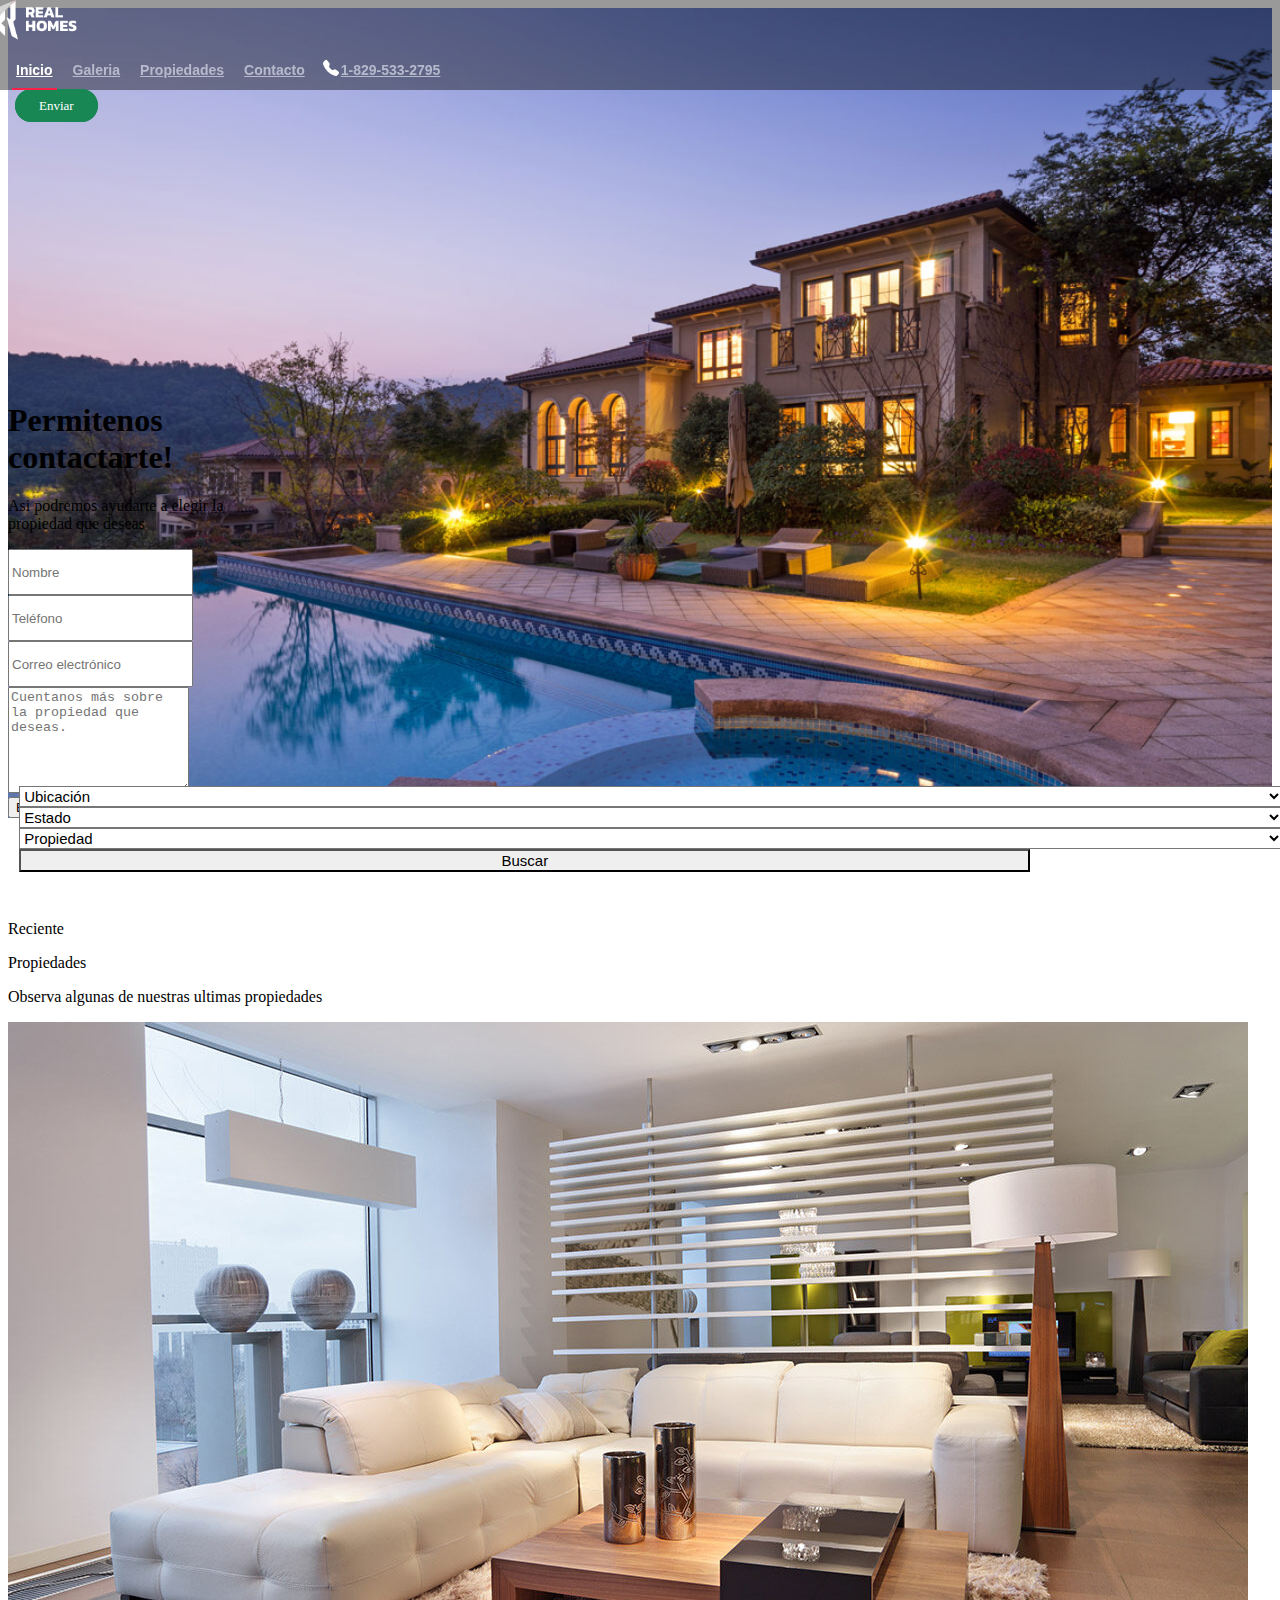
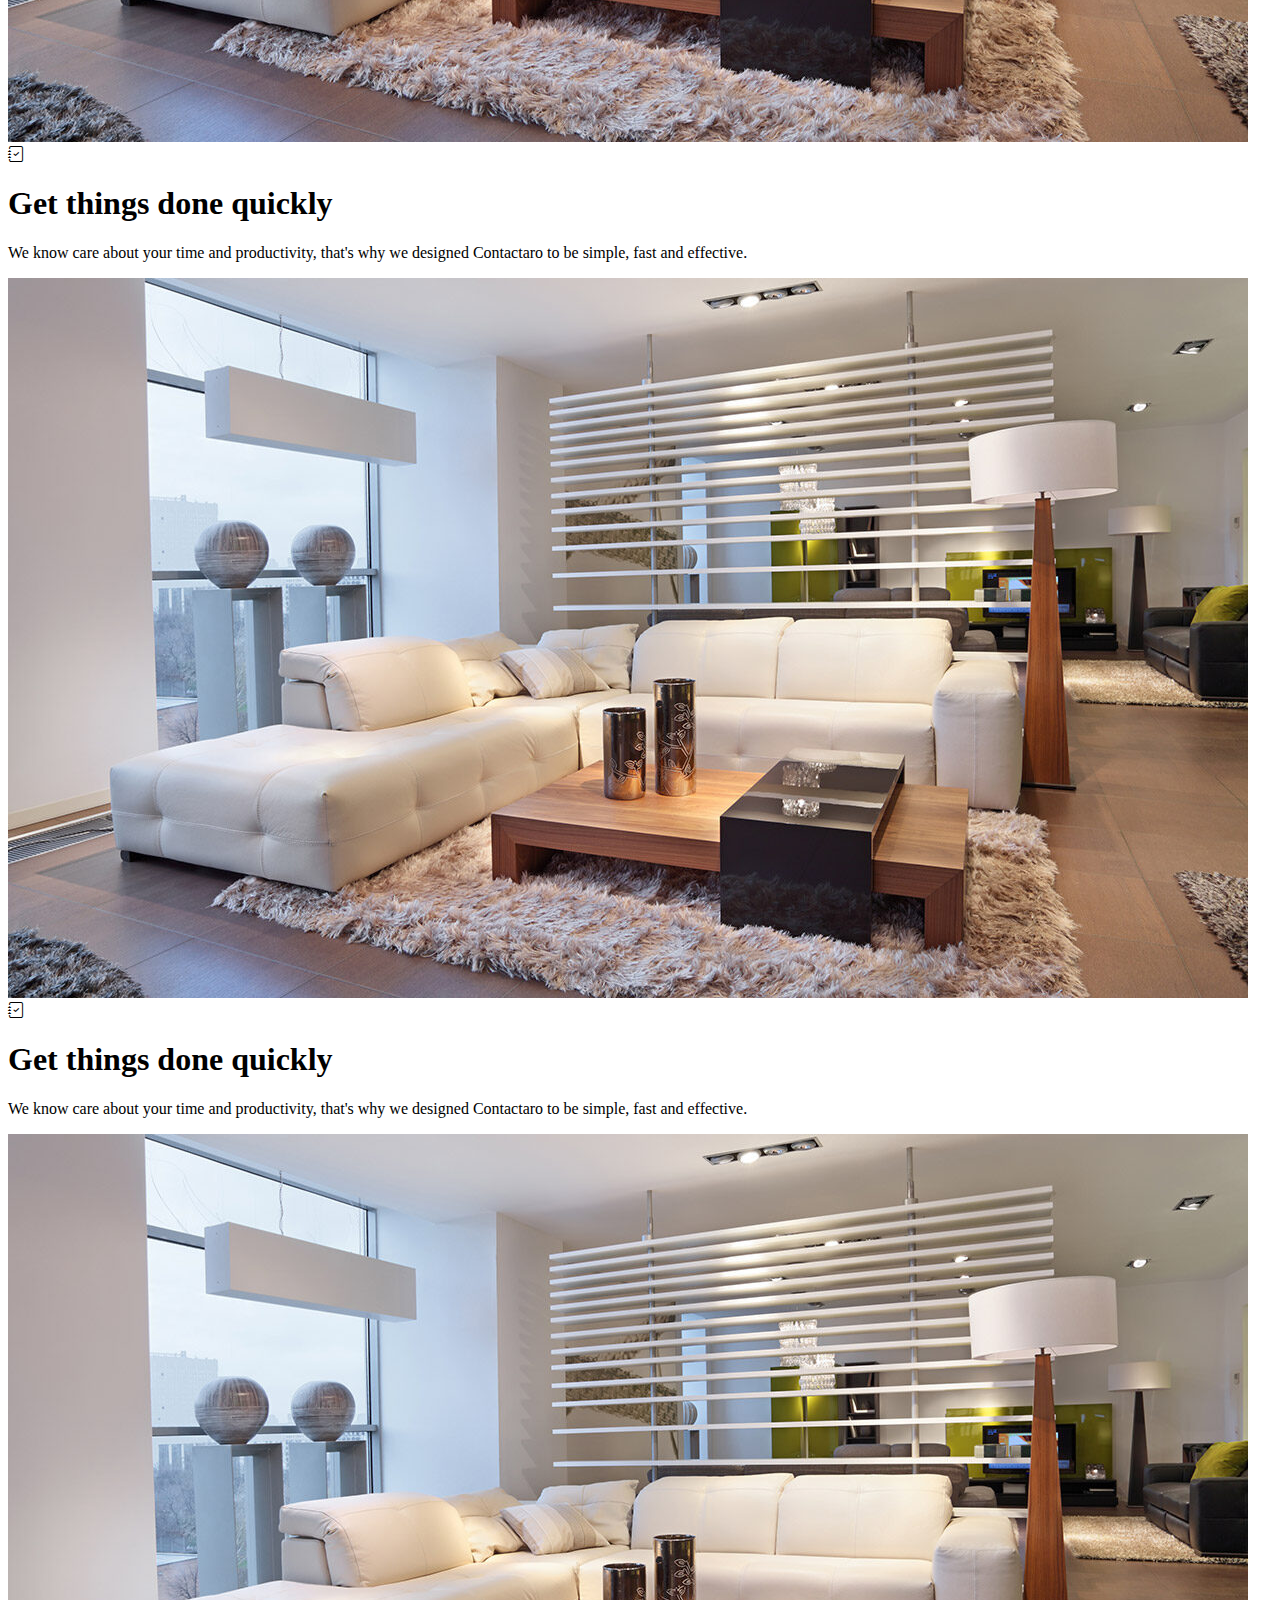
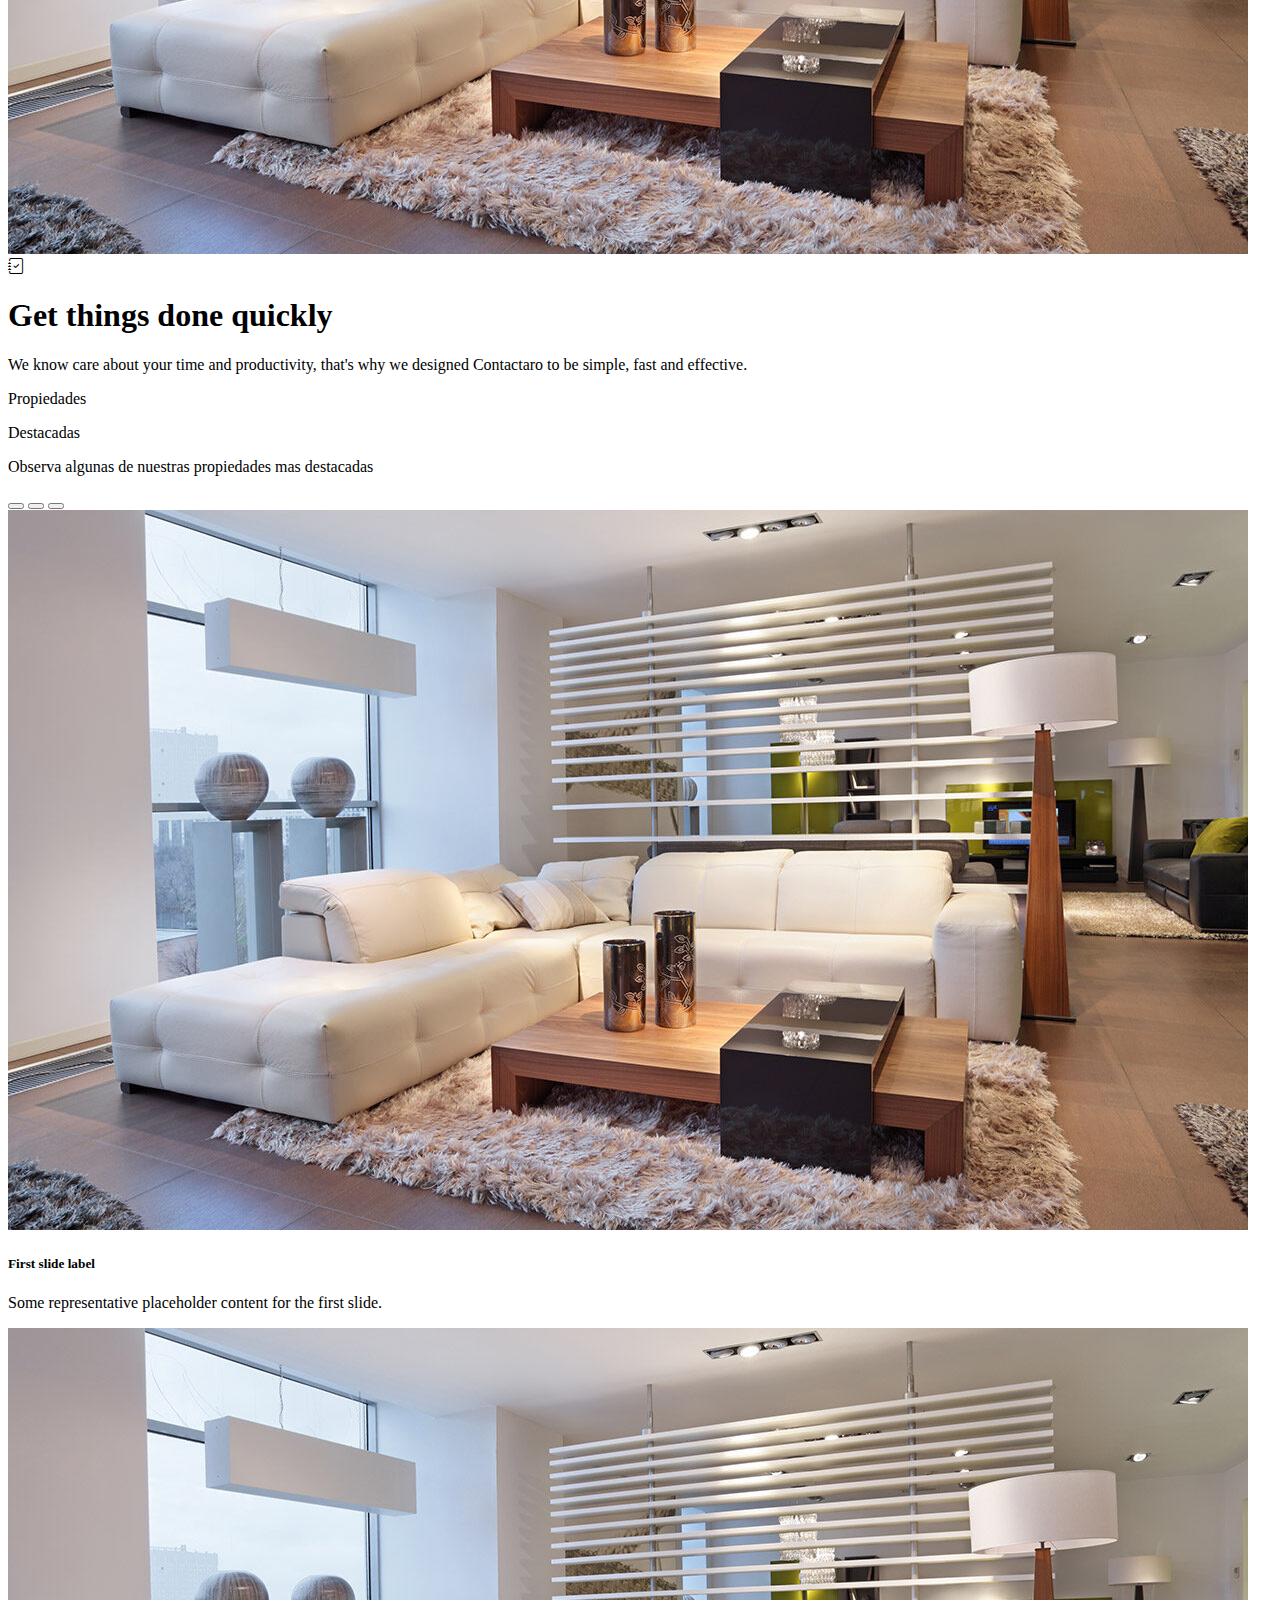
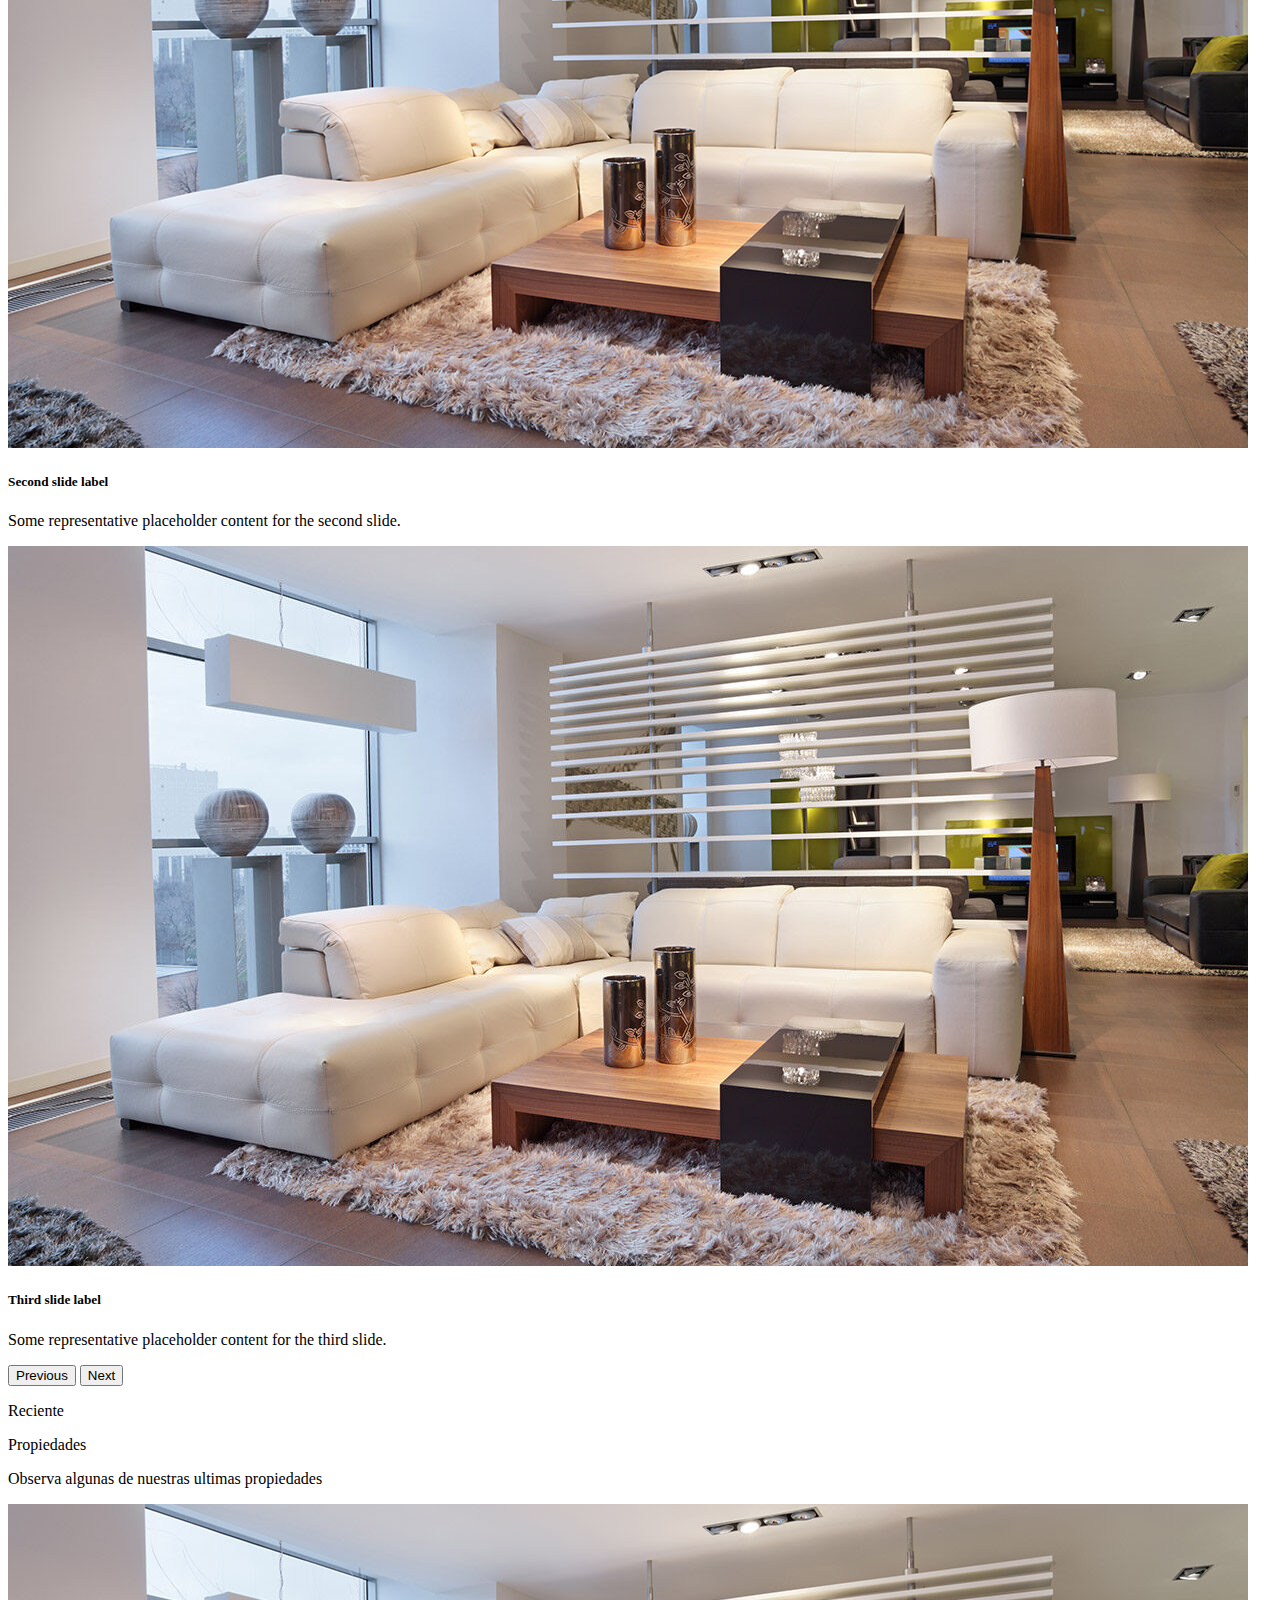
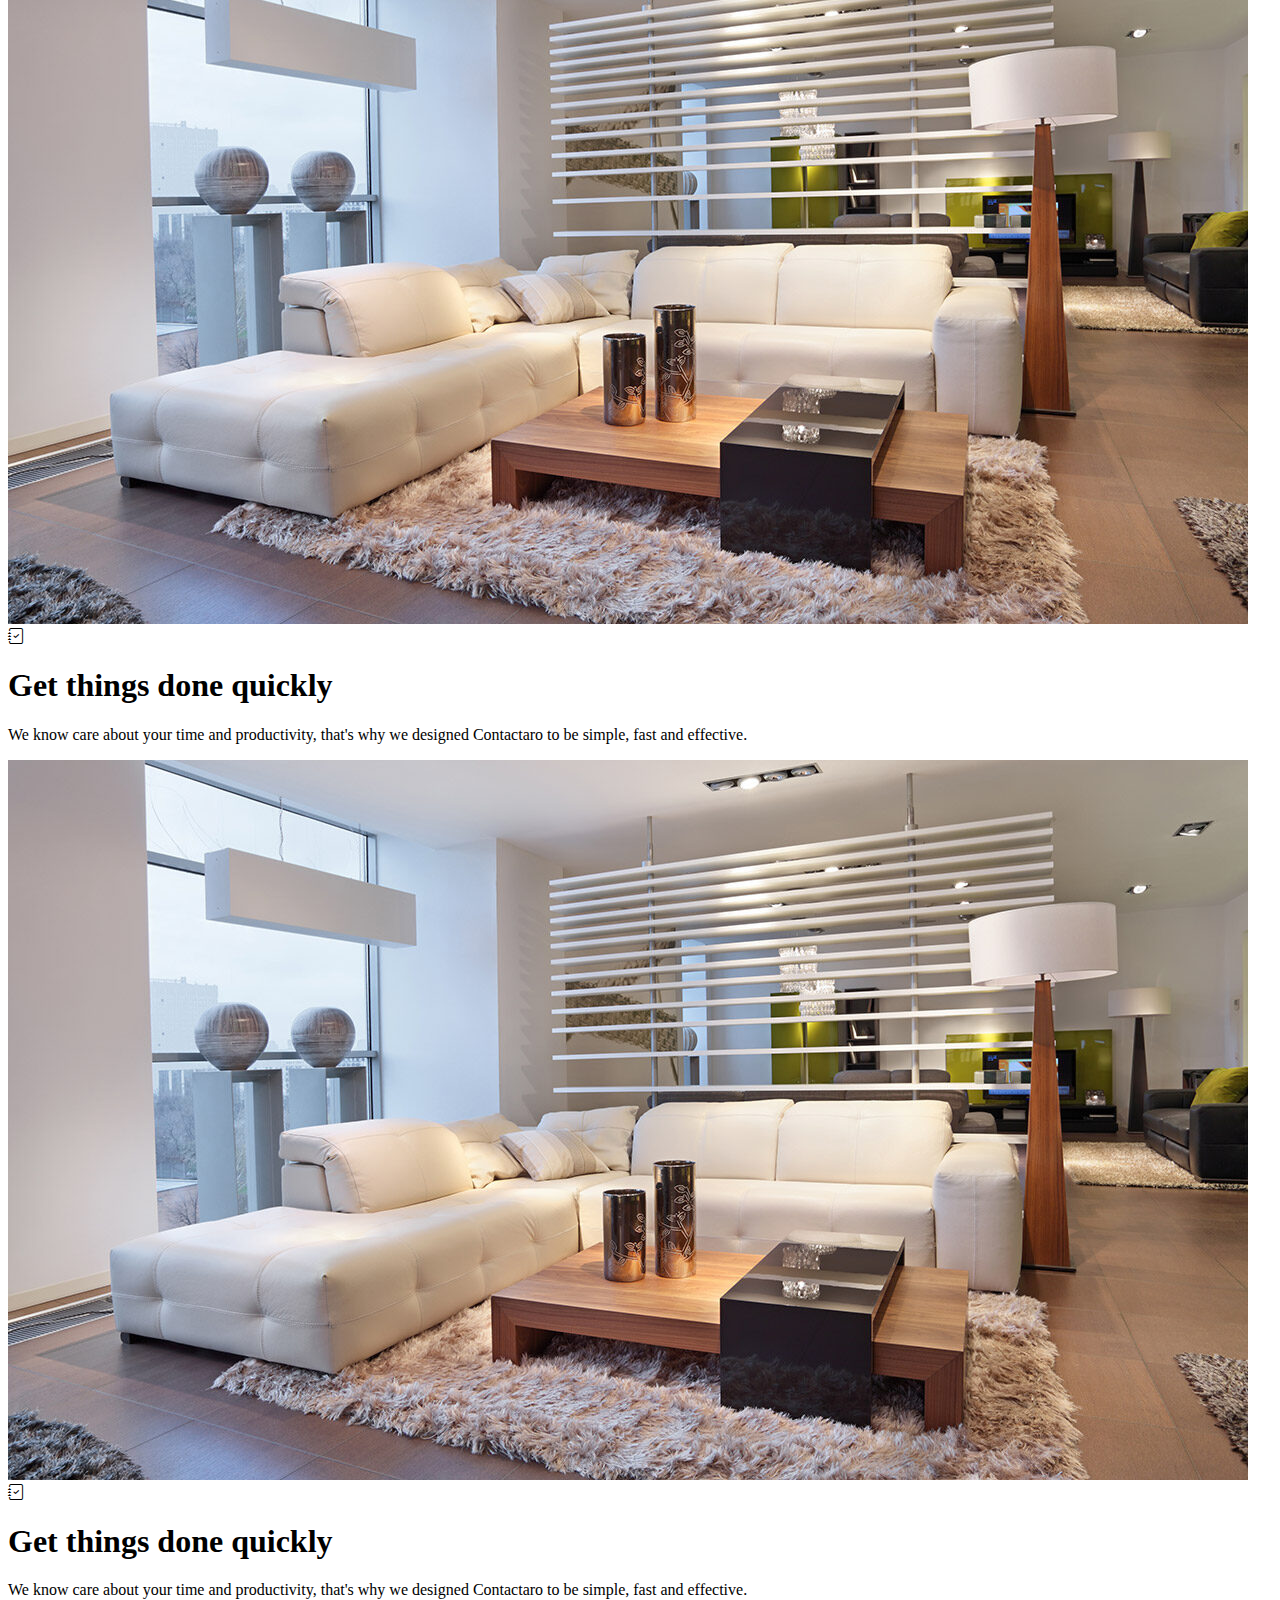
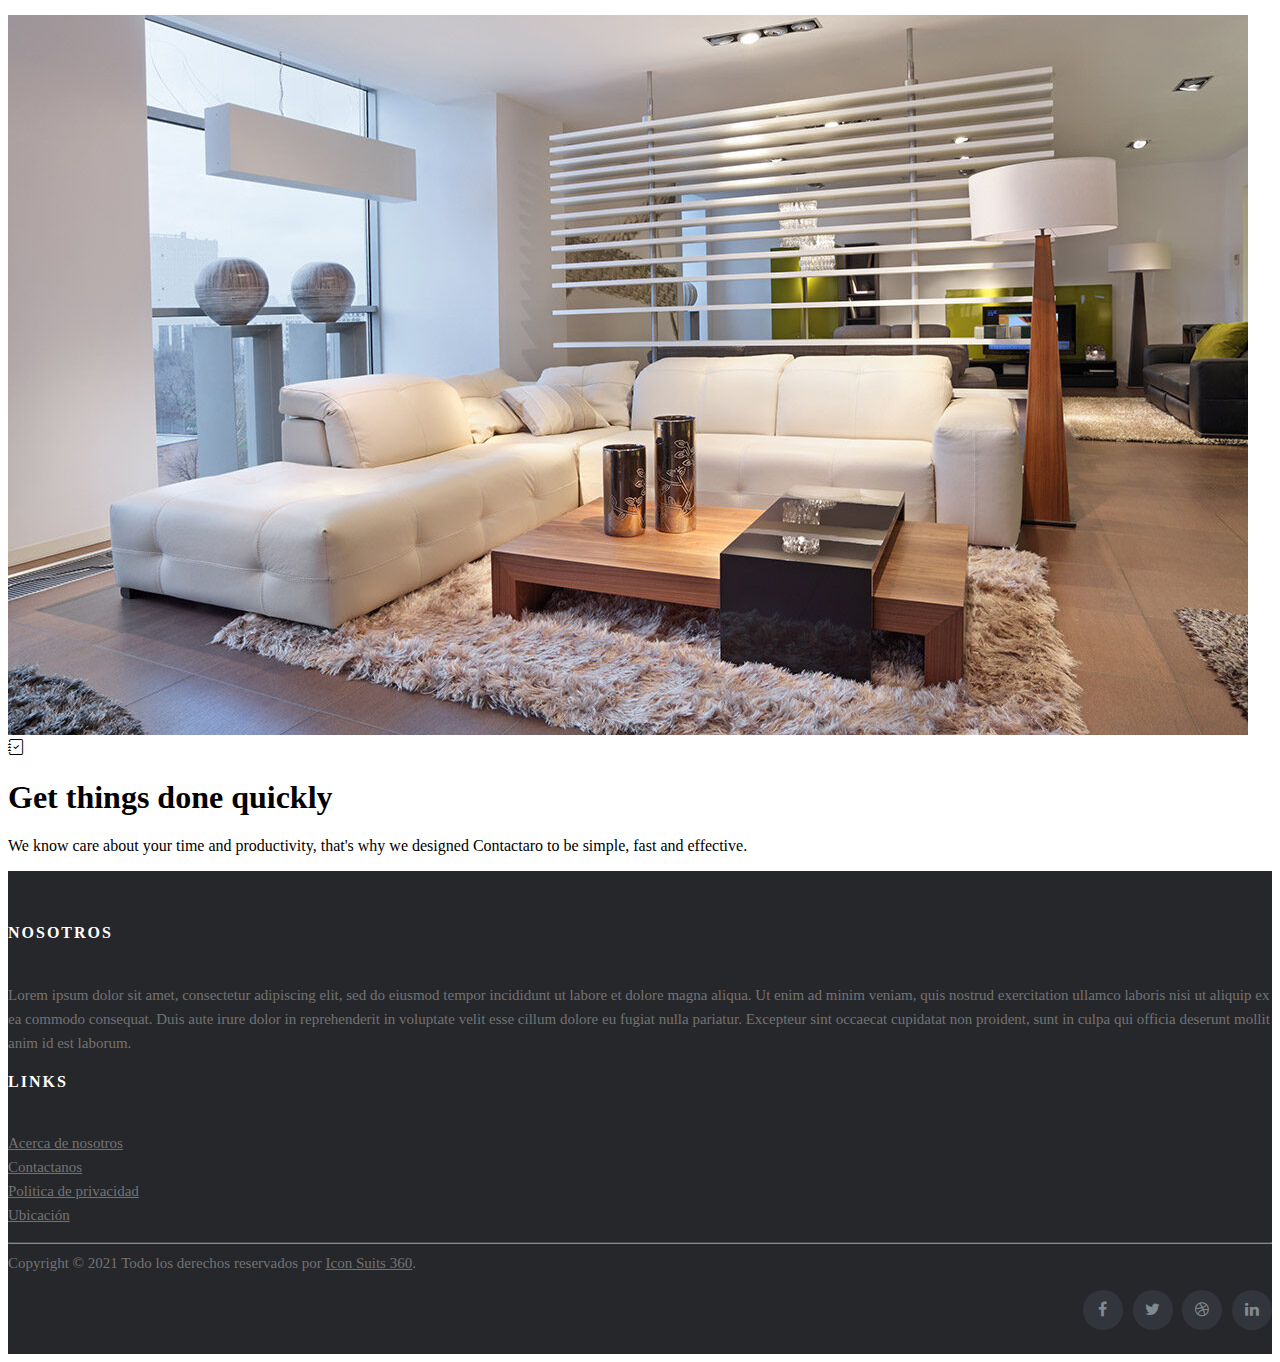
==== commit a184b897: "ajustes a index" ====
--- a/index.html
+++ b/index.html
@@ -46,20 +46,20 @@
                             <div class="row">
                                 <div class="col-6">
                                     <div class="mb-3">
-                                        <input type="text" class="form-control rounded-0" id="nombre" placeholder="Tu nombre">
+                                        <input type="text" class="form-control rounded-0" id="nombre" placeholder="Nombre">
                                     </div>
                                 </div>
                                 <div class="col-6">
                                     <div class="mb-3">
-                                        <input type="text" class="form-control rounded-0" id="telefono" placeholder="Tu telefono">
+                                        <input type="text" class="form-control rounded-0" id="telefono" placeholder="Teléfono">
                                     </div>
                                 </div>
                             </div>
                             <div class="mb-3">
-                                <input type="email" class="form-control rounded-0" id="correoElectronico" placeholder="Tu correo electronico">
+                                <input type="email" class="form-control rounded-0" id="correoElectronico" placeholder="Correo electrónico">
                             </div>
                             <div class="mb-3">
-                                <textarea type="text" class="form-control rounded-0" id="descripcionPropiedad" placeholder="Cuentanos mas sobre la propiedad que deseas." style="height: 100px"></textarea>
+                                <textarea type="text" class="form-control rounded-0" id="descripcionPropiedad" placeholder="Cuentanos más sobre la propiedad que deseas." style="height: 100px"></textarea>
                             </div>
                             <button type="button" class="btn btn-success btn-lg w-100 rounded-0" name="button">Enviar</button>
                         </form>
@@ -109,8 +109,8 @@
         <div class="container">
             <div class="row text-center">
                 <div class="recent-properties-header text-center mt-5">
-                    <p class="fw-bold text-success fs-6 m-0">Recent</p>
-                    <p class="fw-bold fs-2 m-0">Properties</p>
+                    <p class="fw-bold text-success fs-6 m-0">Reciente</p>
+                    <p class="fw-bold fs-2 m-0">Propiedades</p>
                     <p class="fs-5 text-muted m-0">Observa algunas de nuestras ultimas propiedades</p>
                 </div>
                 <div class="row g-4">
@@ -162,7 +162,7 @@
                     <p class="fw-bold fs-2 m-0">Destacadas</p>
                     <p class="fs-5 text-muted m-0">Observa algunas de nuestras propiedades mas destacadas</p>
                 </div>
-                <div class="recent-properties-carousel">
+                <div class="recent-properties-carousel" style="margin-top: 1rem;">
                     <div id="carouselExampleDark" class="carousel carousel-dark slide" data-bs-ride="carousel">
                         <div class="carousel-indicators">
                             <button type="button" data-bs-target="#carouselExampleDark" data-bs-slide-to="0" class="active" aria-current="true" aria-label="Slide 1"></button>
@@ -206,12 +206,12 @@
         </div>
     </section>
 
-    <section id="recent-properties-section" class="bg-light">
+    <section id="recent-properties-section" class="bg-light" style="margin-bottom: 1rem">
         <div class="container">
             <div class="row text-center">
                 <div class="recent-properties-header text-center mt-5">
-                    <p class="fw-bold text-success fs-6 m-0">Recent</p>
-                    <p class="fw-bold fs-2 m-0">Properties</p>
+                    <p class="fw-bold text-success fs-6 m-0">Reciente</p>
+                    <p class="fw-bold fs-2 m-0">Propiedades</p>
                     <p class="fs-5 text-muted m-0">Observa algunas de nuestras ultimas propiedades</p>
                 </div>
                 <div class="row g-4">
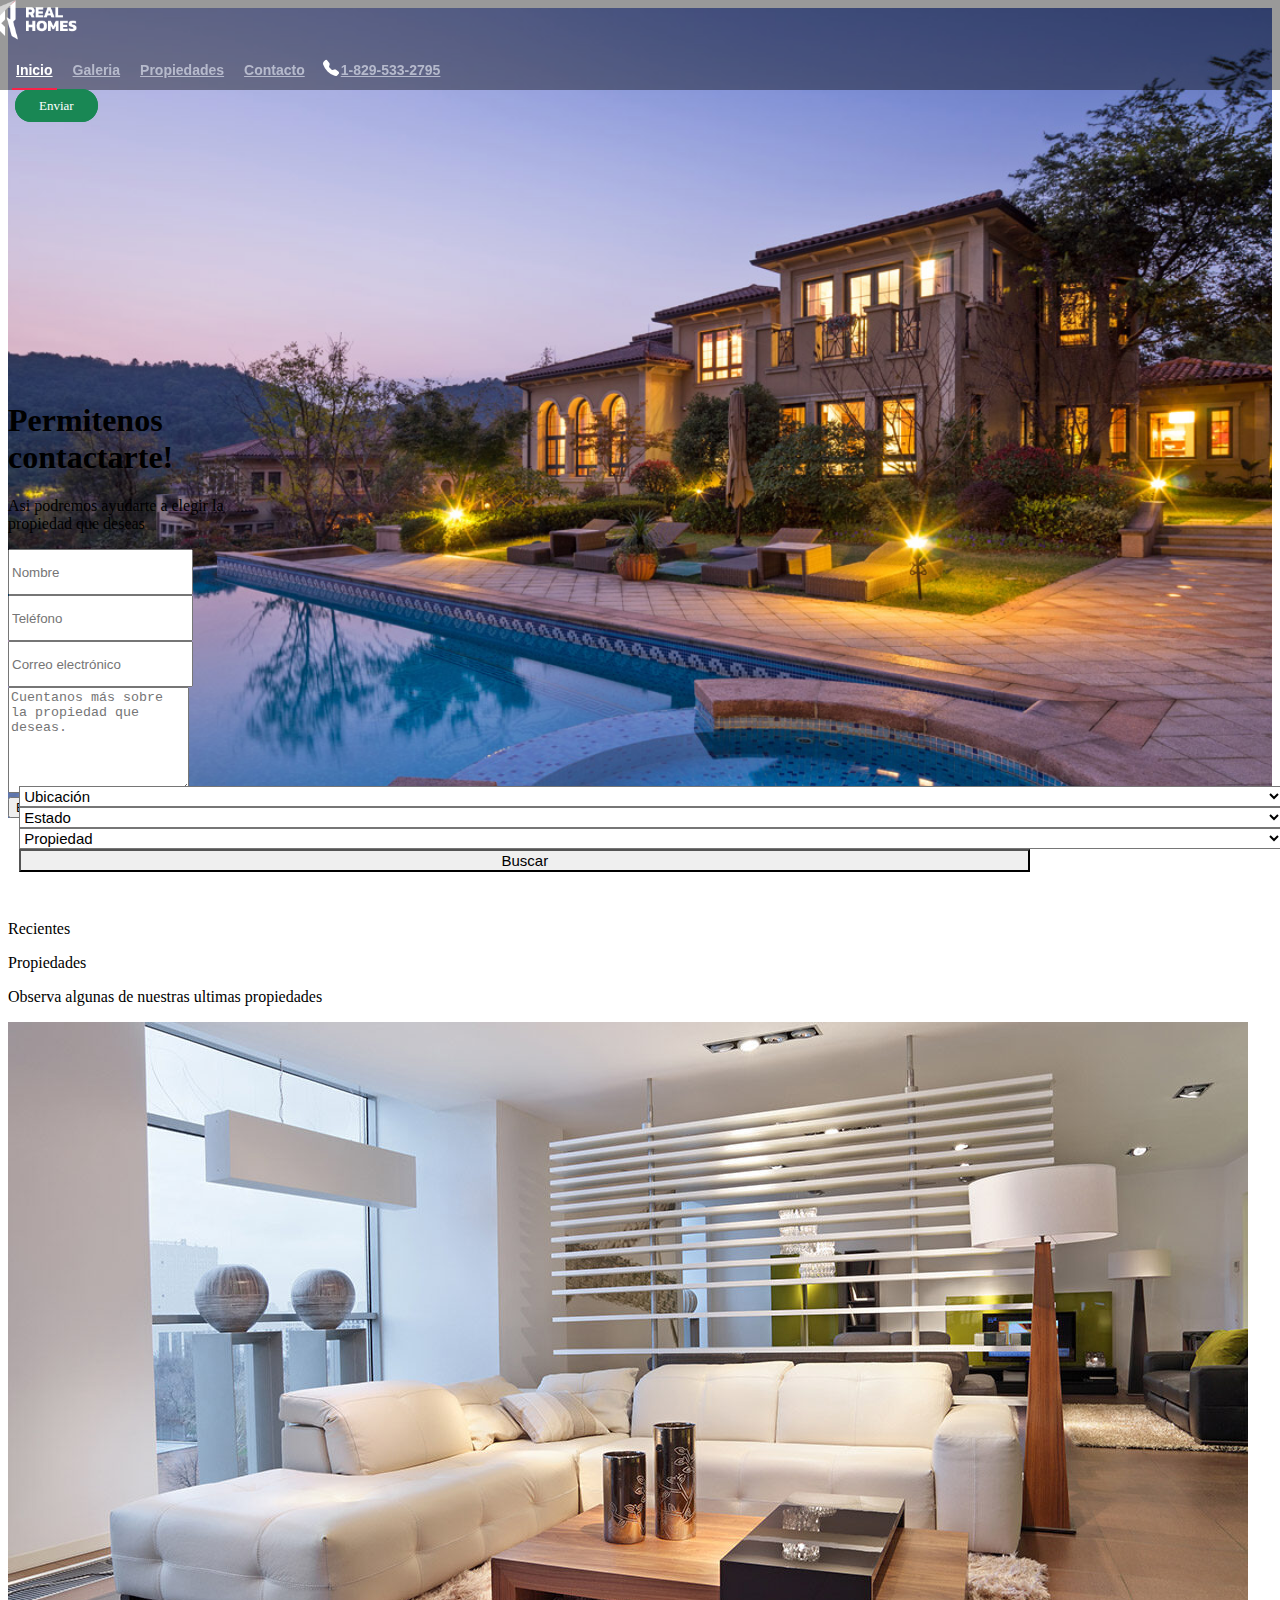
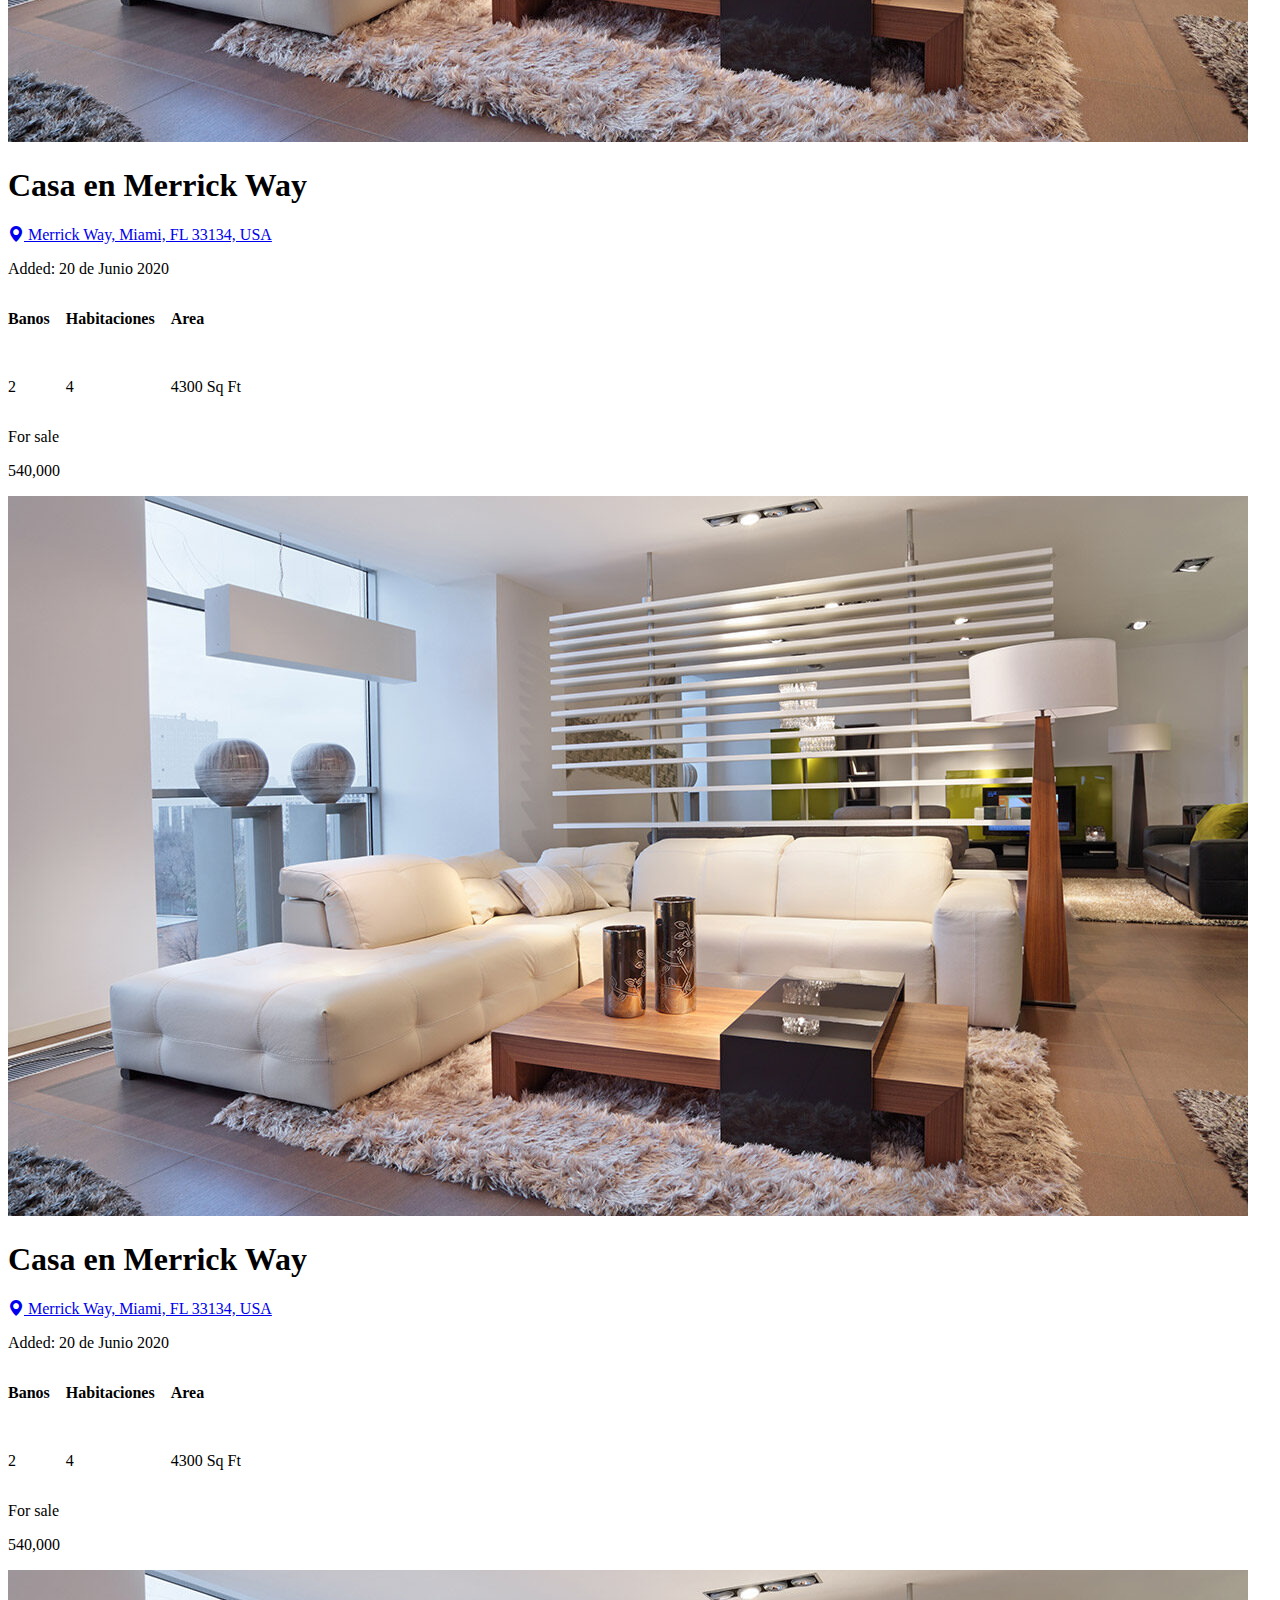
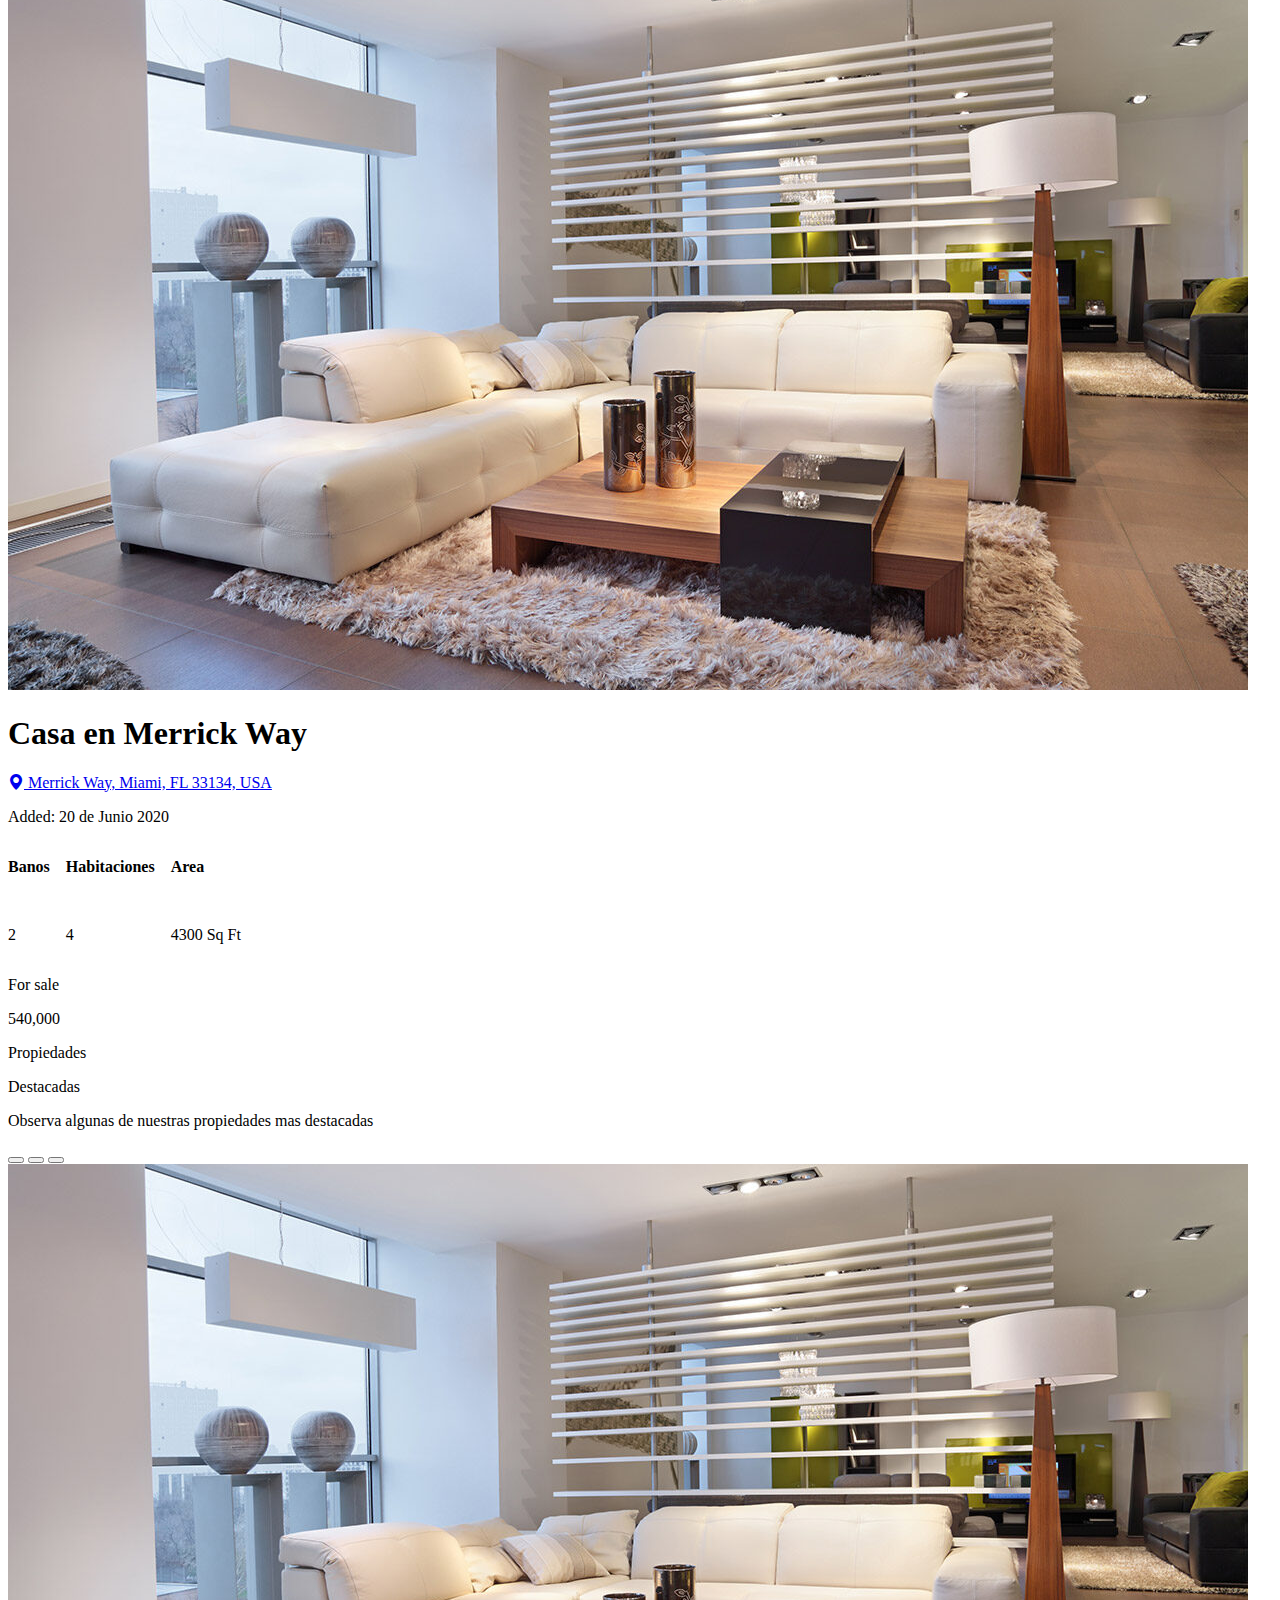
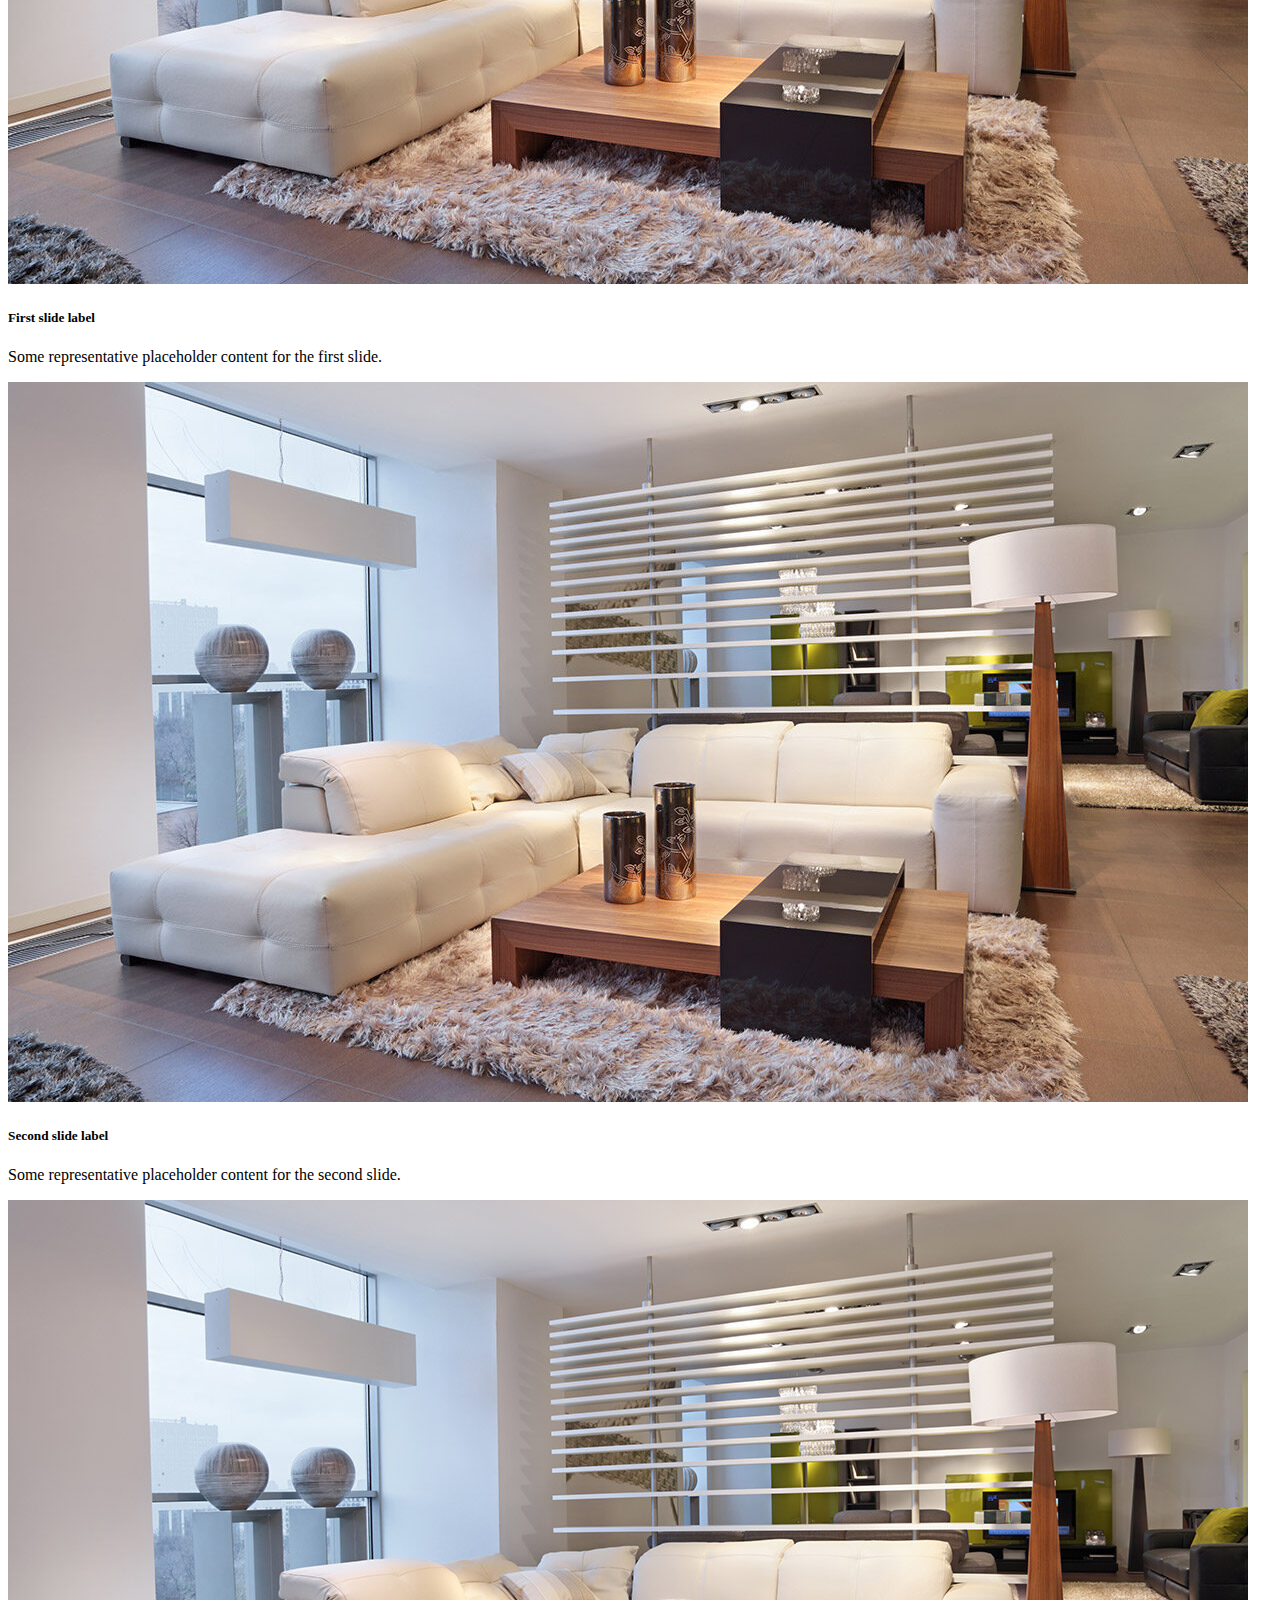
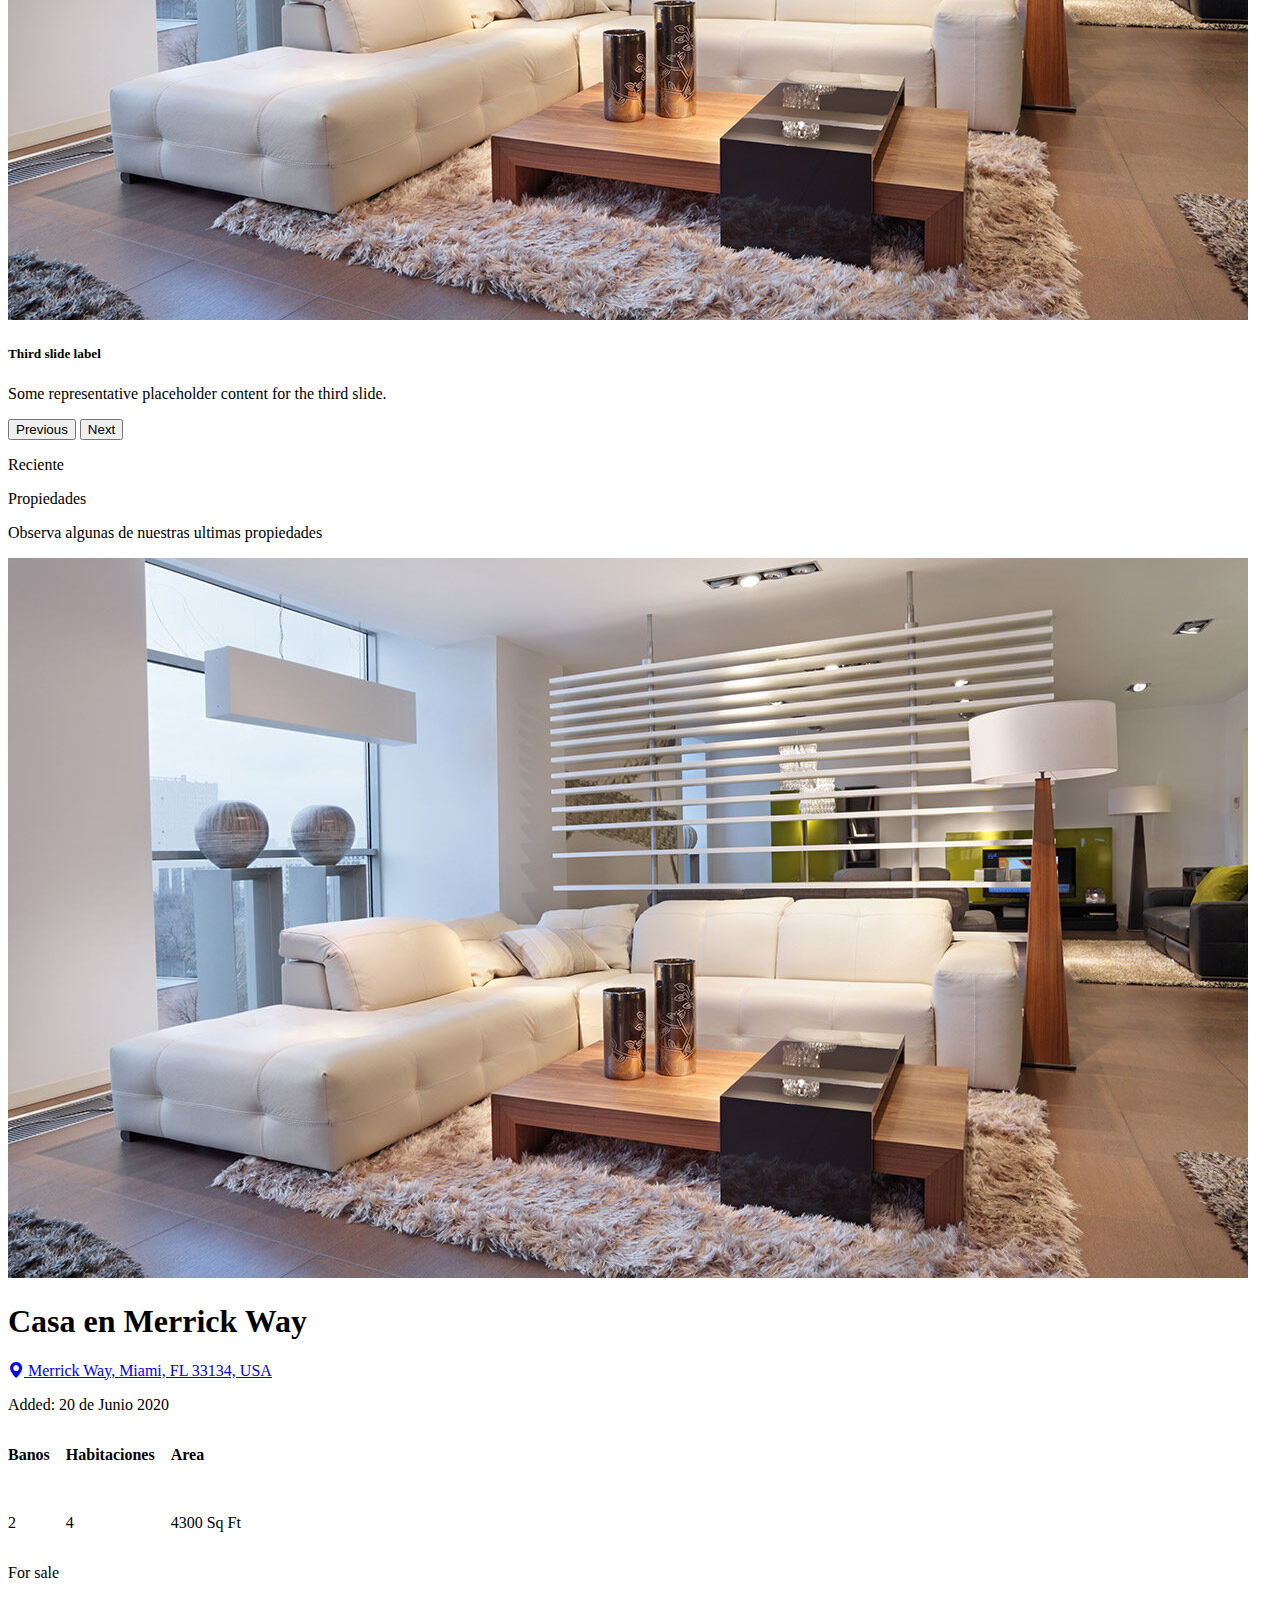
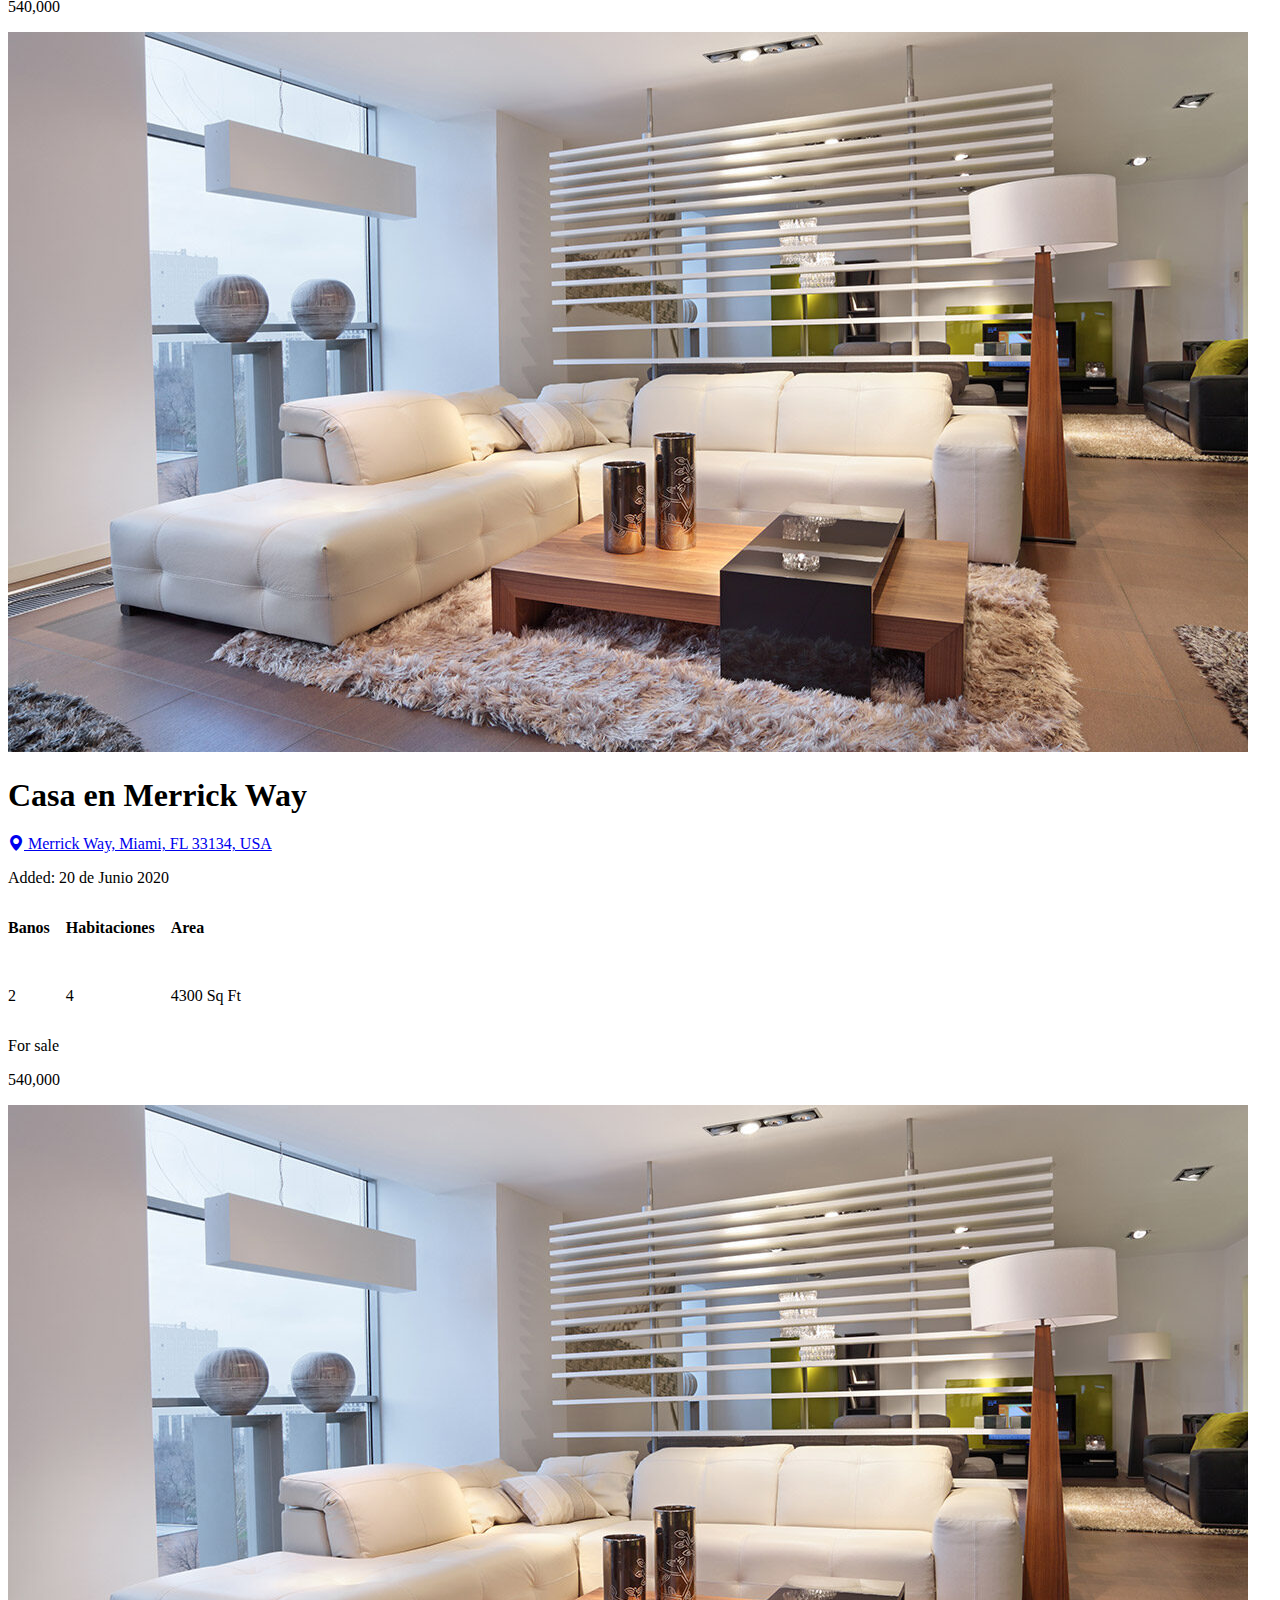
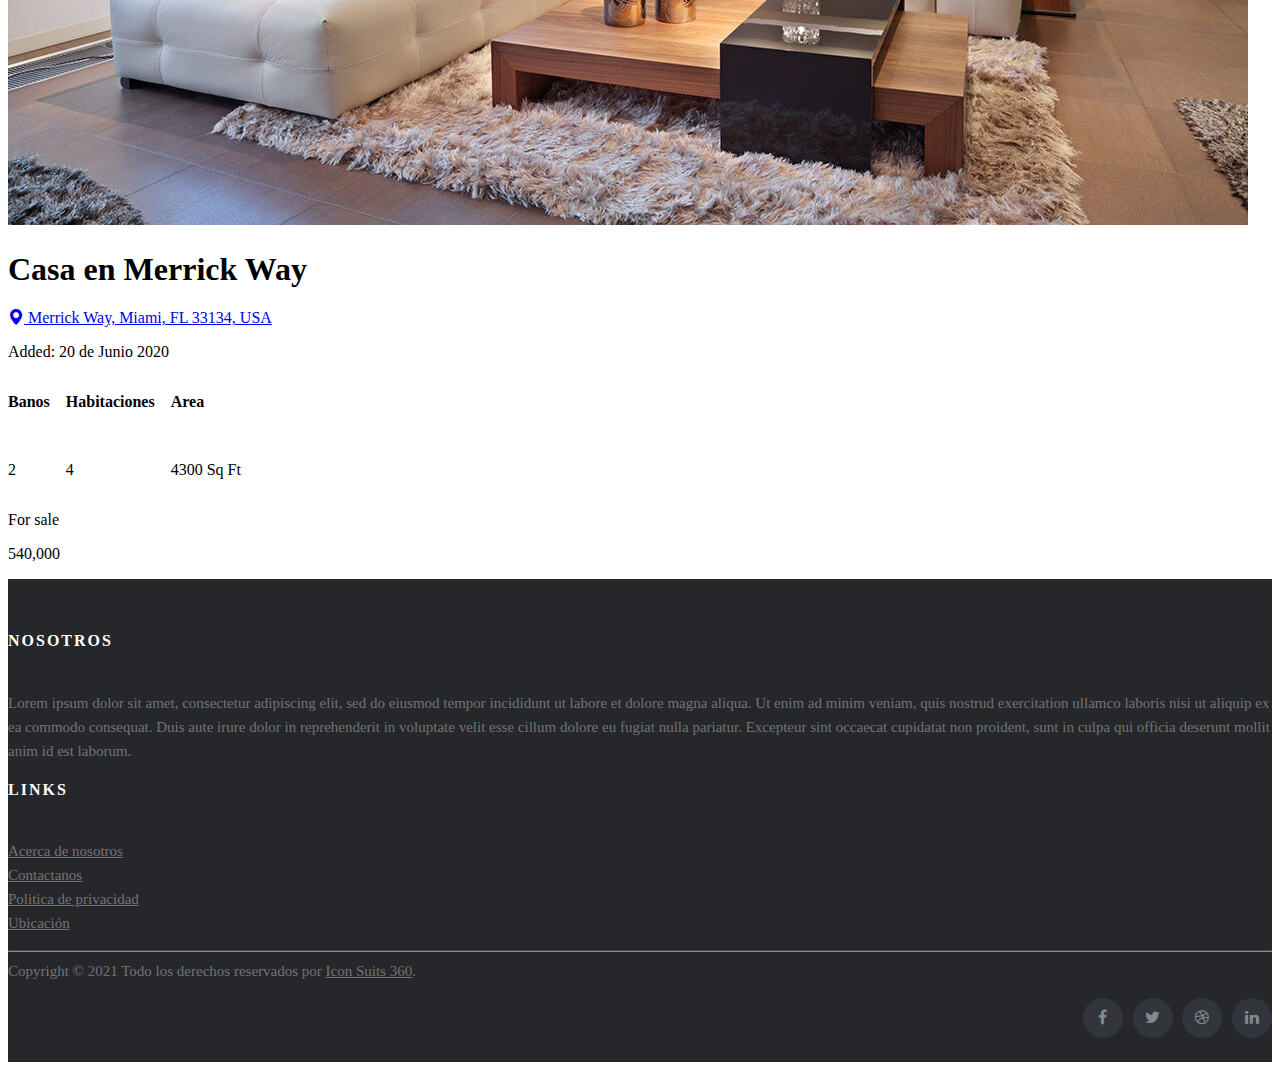
==== commit b47b251f: "Added bunch of stuff" ====
--- a/index.html
+++ b/index.html
@@ -38,7 +38,7 @@
     <div class="col">
         <section class="banner" style="background-image: url('./public/img/villa.jpg');">
             <div class="contact-div">
-                <div class="card p-3" style="left: 57.5vw; bottom: 10vh; width: 75%; border-radius: 0px;">
+                <div class="card p-3">
                     <div class="card-body text-muted">
                         <h1 class="text-dark" style="font-weight: bolder;">Permitenos contactarte!</h1>
                         <p>Asi podremos ayudarte a elegir la propiedad que deseas</p>
@@ -105,11 +105,11 @@
             </div>
         </div>
     </div>
-    <section id="recent-properties-section" class="bg-light">
+    <section id="recent-properties-section" class="">
         <div class="container">
-            <div class="row text-center">
+            <div class="row">
                 <div class="recent-properties-header text-center mt-5">
-                    <p class="fw-bold text-success fs-6 m-0">Reciente</p>
+                    <p class="fw-bold text-success fs-6 m-0">Recientes</p>
                     <p class="fw-bold fs-2 m-0">Propiedades</p>
                     <p class="fs-5 text-muted m-0">Observa algunas de nuestras ultimas propiedades</p>
                 </div>
@@ -117,37 +117,136 @@
                     <div class="col-md">
                         <div class="card shadow-sm mb-2 h-100">
                             <img src="./public/img/img1.jpg" class="card-img-top" alt="...">
-                            <div class="icon-div fs-1">
-                                <i class="bi bi-journal-check"></i>
-                            </div>
-                            <h1>Get things done quickly</h1>
-                            <p class="pt-3">
-                                We know care about your time and productivity, that's why we designed Contactaro to be simple, fast and effective.
-                            </p>
+
+                            <div class="card-body p-4">
+                                <h1 class="fs-5 fw-bold">Casa en Merrick Way</h1>
+                                <p>
+                                    <a href="#">
+                                        <span>
+                                            <i class="bi bi-geo-alt-fill"></i>
+                                        </span>
+                                        Merrick Way, Miami, FL 33134, USA
+                                    </a>
+                                </p>
+                                <p>
+                                    Added: <span class="text-muted">20 de Junio 2020</span>
+                                </p>
+                                <div class="property-features">
+                                    <div class="property-features-item">
+                                        <p class="property-title">
+                                            Banos
+                                        </p>
+                                        <i class="fas fa-shower"></i>
+                                        <p>2</p>
+                                    </div>
+                                    <div class="property-features-item">
+                                        <p class="property-title">
+                                            Habitaciones
+                                        </p>
+                                        <i class="fas fa-bed"></i>
+                                        <p>4</p>
+                                    </div>
+                                    <div class="property-features-item">
+                                        <p class="property-title">
+                                            Area
+                                        </p>
+                                        <i class="fas fa-square-full"></i>
+                                        <p>4300 Sq Ft</p>
+                                    </div>
+                                </div>
+                                <p class="fw-bold mb-0">For sale</p>
+                                <p class="text-success fw-bold fs-3">540,000</p>
+                            </div>
                         </div>
                     </div>
                     <div class="col-md">
                         <div class="card shadow-sm mb-2 h-100">
                             <img src="./public/img/img1.jpg" class="card-img-top" alt="...">
-                            <div class="icon-div fs-1">
-                                <i class="bi bi-journal-check"></i>
-                            </div>
-                            <h1>Get things done quickly</h1>
-                            <p class="pt-3">
-                                We know care about your time and productivity, that's why we designed Contactaro to be simple, fast and effective.
-                            </p>
+
+                            <div class="card-body p-4">
+                                <h1 class="fs-5 fw-bold">Casa en Merrick Way</h1>
+                                <p>
+                                    <a href="#">
+                                        <span>
+                                            <i class="bi bi-geo-alt-fill"></i>
+                                        </span>
+                                        Merrick Way, Miami, FL 33134, USA
+                                    </a>
+                                </p>
+                                <p>
+                                    Added: <span class="text-muted">20 de Junio 2020</span>
+                                </p>
+                                <div class="property-features">
+                                    <div class="property-features-item">
+                                        <p class="property-title">
+                                            Banos
+                                        </p>
+                                        <i class="fas fa-shower"></i>
+                                        <p>2</p>
+                                    </div>
+                                    <div class="property-features-item">
+                                        <p class="property-title">
+                                            Habitaciones
+                                        </p>
+                                        <i class="fas fa-bed"></i>
+                                        <p>4</p>
+                                    </div>
+                                    <div class="property-features-item">
+                                        <p class="property-title">
+                                            Area
+                                        </p>
+                                        <i class="fas fa-square-full"></i>
+                                        <p>4300 Sq Ft</p>
+                                    </div>
+                                </div>
+                                <p class="fw-bold mb-0">For sale</p>
+                                <p class="text-success fw-bold fs-3">540,000</p>
+                            </div>
                         </div>
                     </div>
                     <div class="col-md">
                         <div class="card shadow-sm mb-2 h-100">
                             <img src="./public/img/img1.jpg" class="card-img-top" alt="...">
-                            <div class="icon-div fs-1">
-                                <i class="bi bi-journal-check"></i>
-                            </div>
-                            <h1>Get things done quickly</h1>
-                            <p class="pt-3">
-                                We know care about your time and productivity, that's why we designed Contactaro to be simple, fast and effective.
-                            </p>
+
+                            <div class="card-body p-4">
+                                <h1 class="fs-5 fw-bold">Casa en Merrick Way</h1>
+                                <p>
+                                    <a href="#">
+                                        <span>
+                                            <i class="bi bi-geo-alt-fill"></i>
+                                        </span>
+                                        Merrick Way, Miami, FL 33134, USA
+                                    </a>
+                                </p>
+                                <p>
+                                    Added: <span class="text-muted">20 de Junio 2020</span>
+                                </p>
+                                <div class="property-features">
+                                    <div class="property-features-item">
+                                        <p class="property-title">
+                                            Banos
+                                        </p>
+                                        <i class="fas fa-shower"></i>
+                                        <p>2</p>
+                                    </div>
+                                    <div class="property-features-item">
+                                        <p class="property-title">
+                                            Habitaciones
+                                        </p>
+                                        <i class="fas fa-bed"></i>
+                                        <p>4</p>
+                                    </div>
+                                    <div class="property-features-item">
+                                        <p class="property-title">
+                                            Area
+                                        </p>
+                                        <i class="fas fa-square-full"></i>
+                                        <p>4300 Sq Ft</p>
+                                    </div>
+                                </div>
+                                <p class="fw-bold mb-0">For sale</p>
+                                <p class="text-success fw-bold fs-3">540,000</p>
+                            </div>
                         </div>
                     </div>
                 </div>
@@ -208,7 +307,7 @@
 
     <section id="recent-properties-section" class="bg-light" style="margin-bottom: 1rem">
         <div class="container">
-            <div class="row text-center">
+            <div class="row">
                 <div class="recent-properties-header text-center mt-5">
                     <p class="fw-bold text-success fs-6 m-0">Reciente</p>
                     <p class="fw-bold fs-2 m-0">Propiedades</p>
@@ -218,42 +317,140 @@
                     <div class="col-md">
                         <div class="card shadow-sm mb-2 h-100">
                             <img src="./public/img/img1.jpg" class="card-img-top" alt="...">
-                            <div class="icon-div fs-1">
-                                <i class="bi bi-journal-check"></i>
-                            </div>
-                            <h1>Get things done quickly</h1>
-                            <p class="pt-3">
-                                We know care about your time and productivity, that's why we designed Contactaro to be simple, fast and effective.
-                            </p>
+
+                            <div class="card-body p-4">
+                                <h1 class="fs-5 fw-bold">Casa en Merrick Way</h1>
+                                <p>
+                                    <a href="#">
+                                        <span>
+                                            <i class="bi bi-geo-alt-fill"></i>
+                                        </span>
+                                        Merrick Way, Miami, FL 33134, USA
+                                    </a>
+                                </p>
+                                <p>
+                                    Added: <span class="text-muted">20 de Junio 2020</span>
+                                </p>
+                                <div class="property-features">
+                                    <div class="property-features-item">
+                                        <p class="property-title">
+                                            Banos
+                                        </p>
+                                        <i class="fas fa-shower"></i>
+                                        <p>2</p>
+                                    </div>
+                                    <div class="property-features-item">
+                                        <p class="property-title">
+                                            Habitaciones
+                                        </p>
+                                        <i class="fas fa-bed"></i>
+                                        <p>4</p>
+                                    </div>
+                                    <div class="property-features-item">
+                                        <p class="property-title">
+                                            Area
+                                        </p>
+                                        <i class="fas fa-square-full"></i>
+                                        <p>4300 Sq Ft</p>
+                                    </div>
+                                </div>
+                                <p class="fw-bold mb-0">For sale</p>
+                                <p class="text-success fw-bold fs-3">540,000</p>
+                            </div>
                         </div>
                     </div>
                     <div class="col-md">
                         <div class="card shadow-sm mb-2 h-100">
                             <img src="./public/img/img1.jpg" class="card-img-top" alt="...">
-                            <div class="icon-div fs-1">
-                                <i class="bi bi-journal-check"></i>
-                            </div>
-                            <h1>Get things done quickly</h1>
-                            <p class="pt-3">
-                                We know care about your time and productivity, that's why we designed Contactaro to be simple, fast and effective.
-                            </p>
+
+                            <div class="card-body p-4">
+                                <h1 class="fs-5 fw-bold">Casa en Merrick Way</h1>
+                                <p>
+                                    <a href="#">
+                                        <span>
+                                            <i class="bi bi-geo-alt-fill"></i>
+                                        </span>
+                                        Merrick Way, Miami, FL 33134, USA
+                                    </a>
+                                </p>
+                                <p>
+                                    Added: <span class="text-muted">20 de Junio 2020</span>
+                                </p>
+                                <div class="property-features">
+                                    <div class="property-features-item">
+                                        <p class="property-title">
+                                            Banos
+                                        </p>
+                                        <i class="fas fa-shower"></i>
+                                        <p>2</p>
+                                    </div>
+                                    <div class="property-features-item">
+                                        <p class="property-title">
+                                            Habitaciones
+                                        </p>
+                                        <i class="fas fa-bed"></i>
+                                        <p>4</p>
+                                    </div>
+                                    <div class="property-features-item">
+                                        <p class="property-title">
+                                            Area
+                                        </p>
+                                        <i class="fas fa-square-full"></i>
+                                        <p>4300 Sq Ft</p>
+                                    </div>
+                                </div>
+                                <p class="fw-bold mb-0">For sale</p>
+                                <p class="text-success fw-bold fs-3">540,000</p>
+                            </div>
                         </div>
                     </div>
                     <div class="col-md">
                         <div class="card shadow-sm mb-2 h-100">
                             <img src="./public/img/img1.jpg" class="card-img-top" alt="...">
-                            <div class="icon-div fs-1">
-                                <i class="bi bi-journal-check"></i>
-                            </div>
-                            <h1>Get things done quickly</h1>
-                            <p class="pt-3">
-                                We know care about your time and productivity, that's why we designed Contactaro to be simple, fast and effective.
-                            </p>
-                        </div>
-                    </div>
-                </div>
-            </div>
-        </div>
+
+                            <div class="card-body p-4">
+                                <h1 class="fs-5 fw-bold">Casa en Merrick Way</h1>
+                                <p>
+                                    <a href="#">
+                                        <span>
+                                            <i class="bi bi-geo-alt-fill"></i>
+                                        </span>
+                                        Merrick Way, Miami, FL 33134, USA
+                                    </a>
+                                </p>
+                                <p>
+                                    Added: <span class="text-muted">20 de Junio 2020</span>
+                                </p>
+                                <div class="property-features">
+                                    <div class="property-features-item">
+                                        <p class="property-title">
+                                            Banos
+                                        </p>
+                                        <i class="fas fa-shower"></i>
+                                        <p>2</p>
+                                    </div>
+                                    <div class="property-features-item">
+                                        <p class="property-title">
+                                            Habitaciones
+                                        </p>
+                                        <i class="fas fa-bed"></i>
+                                        <p>4</p>
+                                    </div>
+                                    <div class="property-features-item">
+                                        <p class="property-title">
+                                            Area
+                                        </p>
+                                        <i class="fas fa-square-full"></i>
+                                        <p>4300 Sq Ft</p>
+                                    </div>
+                                </div>
+                                <p class="fw-bold mb-0">For sale</p>
+                                <p class="text-success fw-bold fs-3">540,000</p>
+                            </div>
+                        </div>
+                    </div>
+                </div>
+            </div>
     </section>
 
     <footer class="site-footer">
@@ -304,7 +501,7 @@
                 </div>
             </div>
         </div>
-    </footer>    
+    </footer>
 
     <script src="https://cdn.jsdelivr.net/npm/bootstrap@5.1.0/dist/js/bootstrap.bundle.min.js" integrity="sha384-U1DAWAznBHeqEIlVSCgzq+c9gqGAJn5c/t99JyeKa9xxaYpSvHU5awsuZVVFIhvj" crossorigin="anonymous"></script>
 </body>
--- a/public/css/home.css
+++ b/public/css/home.css
@@ -32,3 +32,45 @@
 .form-control {
     height: 40px;
 }
+
+.contact-div .card {
+    left: 57.5vw;
+    bottom: 10vh;
+    width: 75%;
+    border-radius: 0px;
+}
+
+.container__diagonal {
+    /* Absolute position */
+    left: 0px;
+    position: absolute;
+
+    /* Take full size */
+    height: 100%;
+    width: 100%;
+
+    /* Create diagonal sides */
+    transform: skewY(-5deg);
+
+    /* Background color */
+    background-color: black;
+
+    /* Displayed under the main content */
+    z-index: -1;
+}
+
+.container__diagonal > * {
+    transform:skewY(5deg);
+}
+
+.property-features {
+    display: flex;
+}
+
+.property-features-item {
+    margin-right: 1em;
+}
+
+.property-title {
+    font-weight: bolder;
+}
